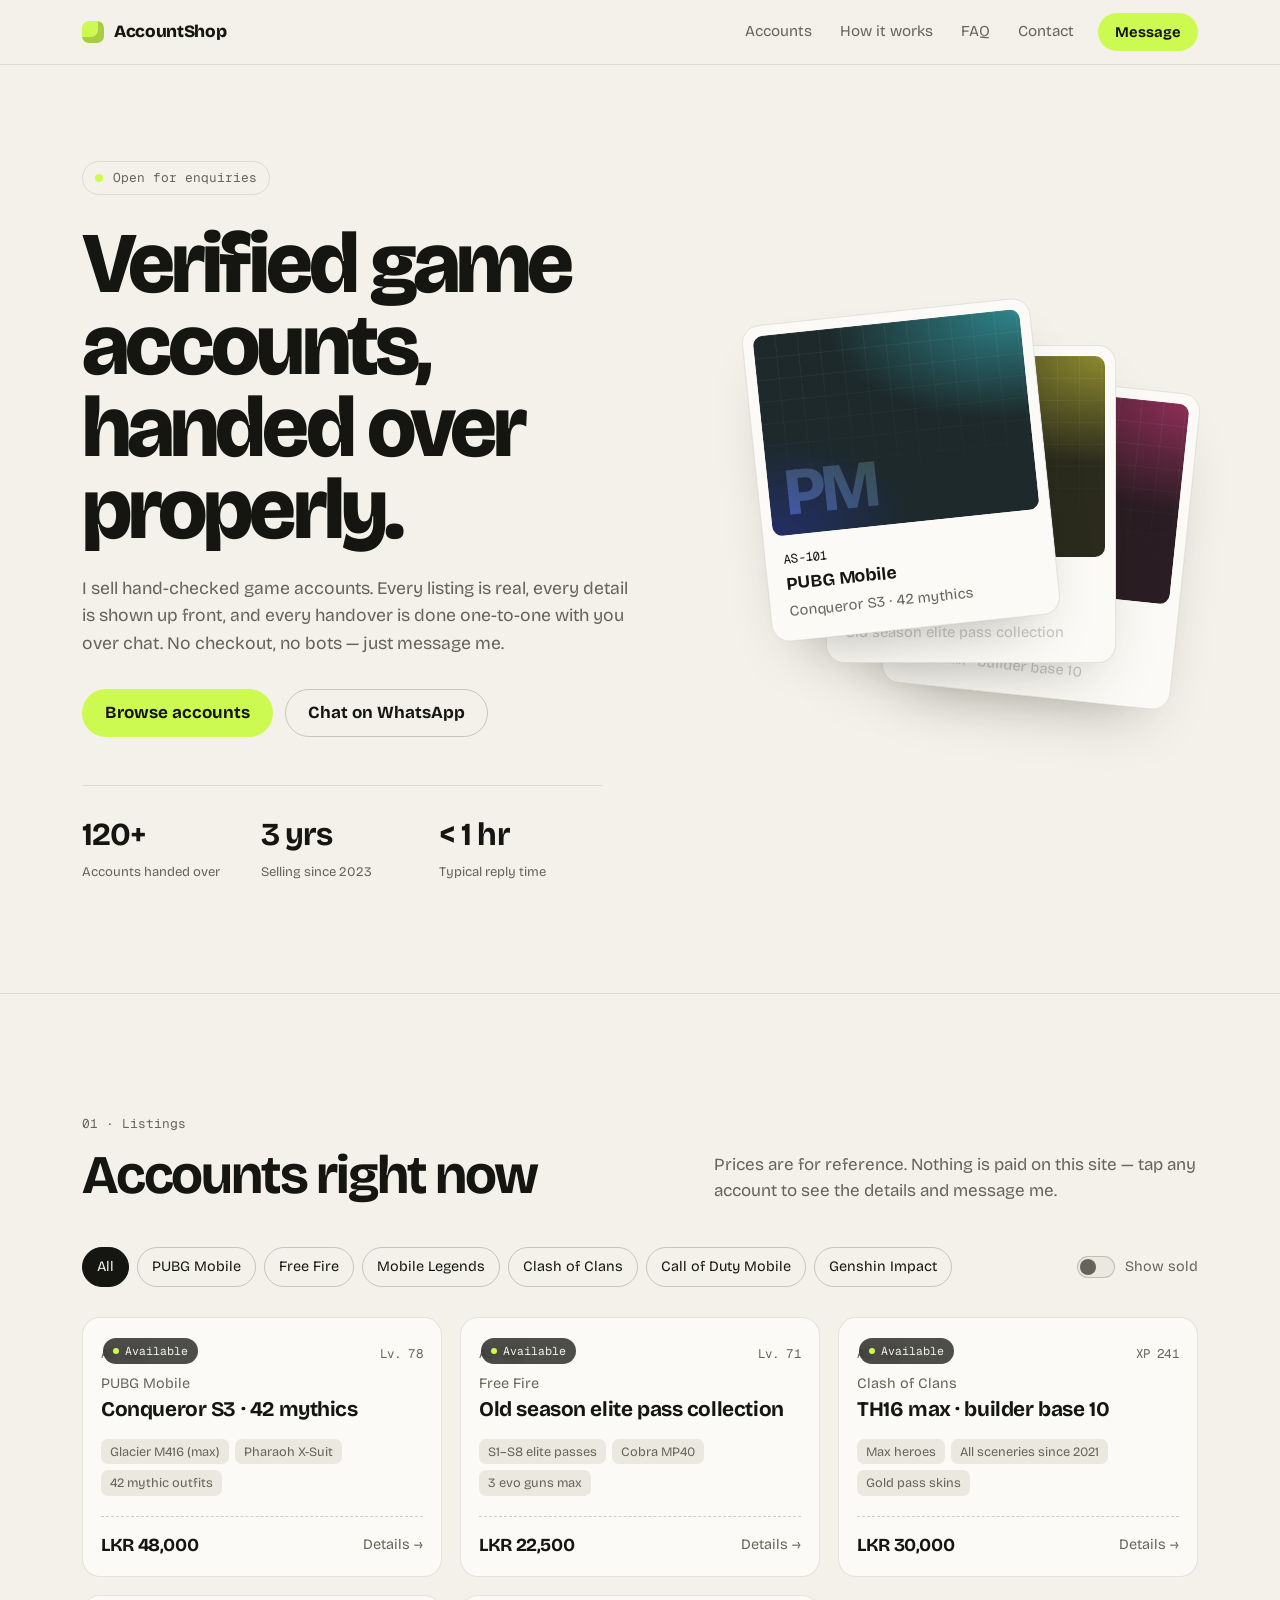
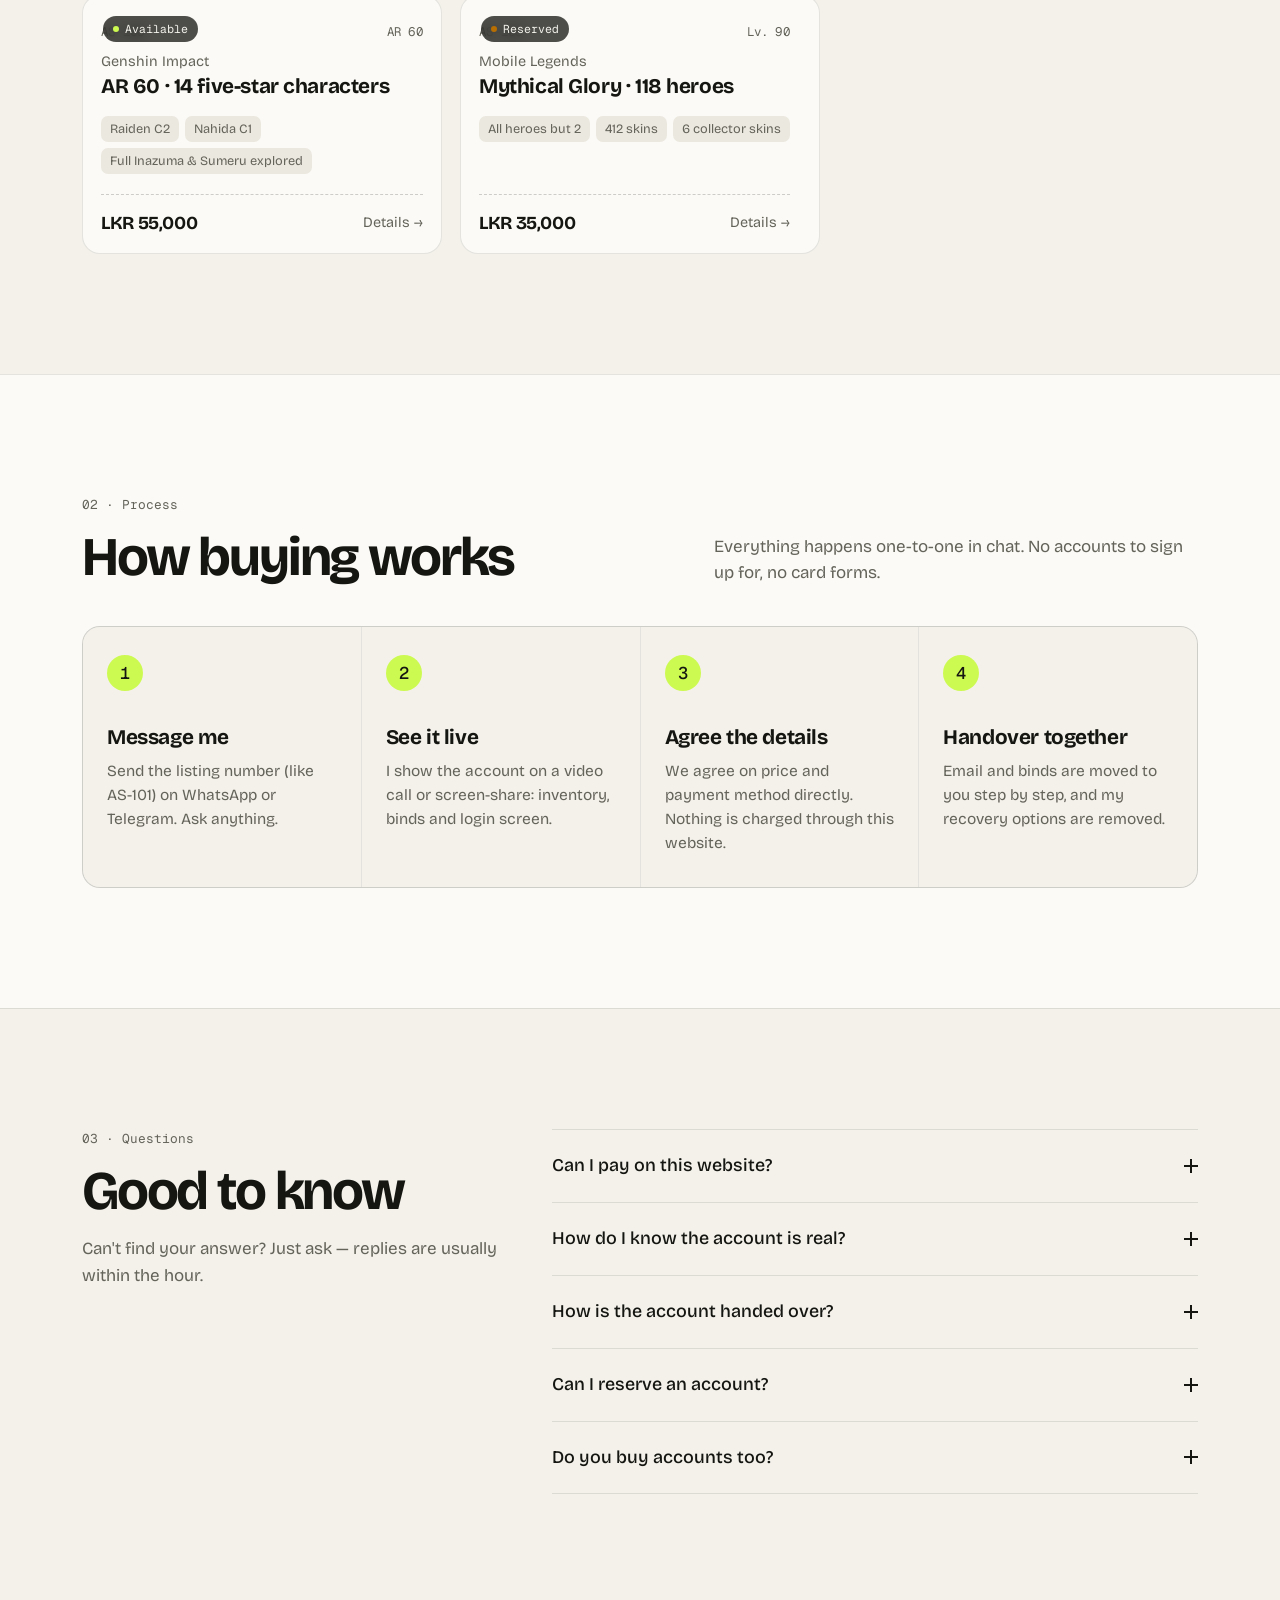
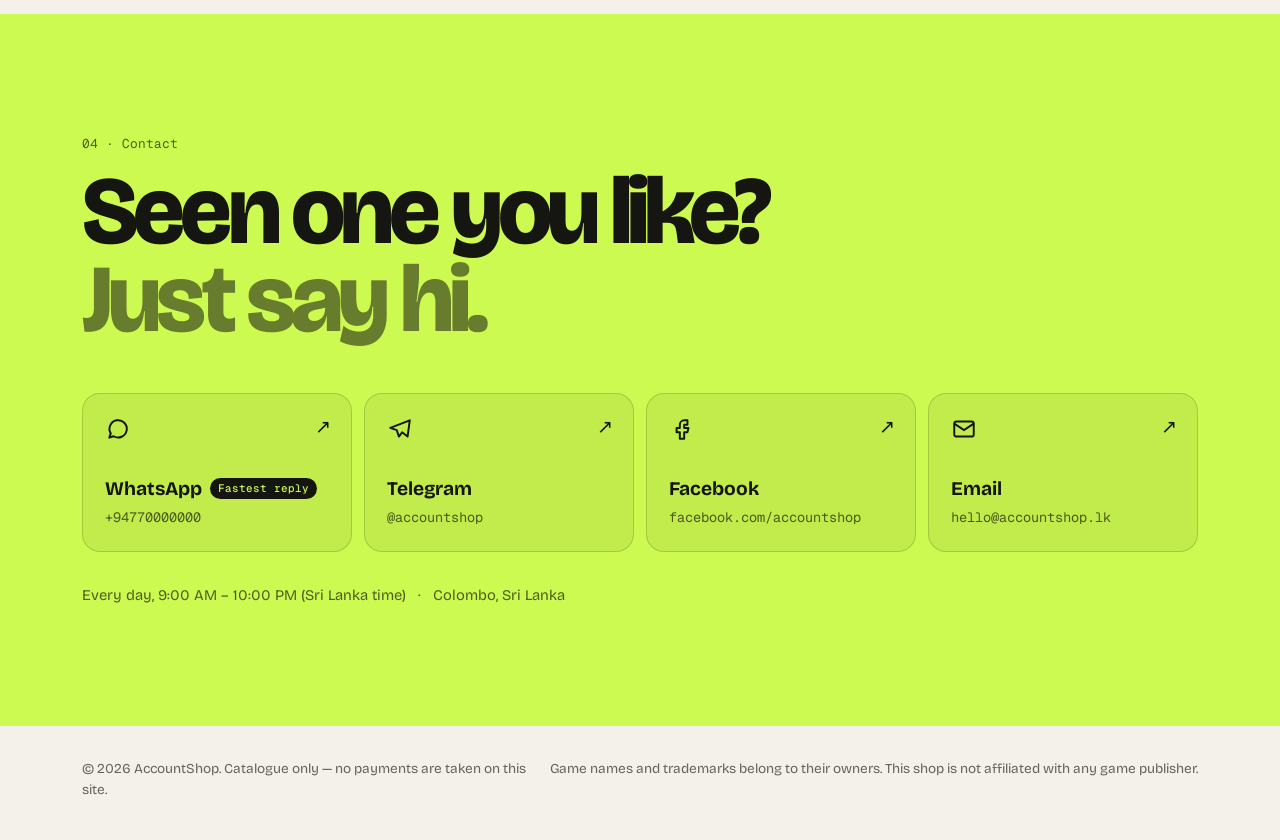
==== index.html @ 09d60443 "Add account showcase website One-page catalogue for game accounts: listings with game filter and det" ====
<!doctype html>
<html lang="en">
  <head>
    <meta charset="utf-8" />
    <meta name="viewport" content="width=device-width, initial-scale=1" />
    <title>AccountShop — Verified game accounts</title>
    <meta
      name="description"
      content="Hand-checked game accounts with every detail up front. Browse the listings and message directly — no online payments."
    />
    <meta name="theme-color" content="#0e0f0d" />
    <link rel="preconnect" href="https://fonts.googleapis.com" />
    <link rel="preconnect" href="https://fonts.gstatic.com" crossorigin />
    <link
      href="https://fonts.googleapis.com/css2?family=Bricolage+Grotesque:opsz,wght@12..96,400;12..96,500;12..96,700;12..96,800&family=Geist+Mono:wght@400;500&display=swap"
      rel="stylesheet"
    />
    <link rel="stylesheet" href="assets/css/style.css" />
  </head>
  <body>
    <a class="skip" href="#listings">Skip to listings</a>

    <header class="site-header">
      <div class="wrap header-inner">
        <a class="brand" href="#top" aria-label="Home">
          <span class="brand-mark" aria-hidden="true"></span>
          <span data-shop="name">AccountShop</span>
        </a>
        <nav class="nav" aria-label="Main">
          <a href="#listings">Accounts</a>
          <a href="#how">How it works</a>
          <a href="#faq">FAQ</a>
          <a href="#contact">Contact</a>
        </nav>
        <a class="btn btn-small" data-link="whatsapp" href="#contact">Message</a>
      </div>
    </header>

    <main id="top">
      <!-- Hero -->
      <section class="hero wrap">
        <div class="hero-copy">
          <p class="eyebrow"><span class="dot"></span> Open for enquiries</p>
          <h1 data-shop="tagline">Verified game accounts, handed over properly.</h1>
          <p class="lede" data-shop="intro"></p>
          <div class="hero-actions">
            <a class="btn" href="#listings">Browse accounts</a>
            <a class="btn btn-ghost" data-link="whatsapp" href="#contact">Chat on WhatsApp</a>
          </div>
          <dl class="stats" id="stats"></dl>
        </div>
        <div class="hero-stack" id="hero-stack" aria-hidden="true"></div>
      </section>

      <!-- Listings -->
      <section class="section" id="listings">
        <div class="wrap">
          <div class="section-head">
            <div>
              <p class="kicker">01 · Listings</p>
              <h2>Accounts right now</h2>
            </div>
            <p class="section-note">
              Prices are for reference. Nothing is paid on this site — tap any account to see the details and message me.
            </p>
          </div>

          <div class="toolbar">
            <div class="chips" id="game-filter" role="group" aria-label="Filter by game"></div>
            <label class="toggle">
              <input type="checkbox" id="show-sold" />
              <span>Show sold</span>
            </label>
          </div>

          <ul class="grid" id="grid"></ul>
          <p class="empty" id="empty" hidden>Nothing here right now. Message me — new accounts come in every week.</p>
        </div>
      </section>

      <!-- How it works -->
      <section class="section section-alt" id="how">
        <div class="wrap">
          <div class="section-head">
            <div>
              <p class="kicker">02 · Process</p>
              <h2>How buying works</h2>
            </div>
            <p class="section-note">Everything happens one-to-one in chat. No accounts to sign up for, no card forms.</p>
          </div>
          <ol class="steps">
            <li>
              <span class="step-no">1</span>
              <h3>Message me</h3>
              <p>Send the listing number (like AS-101) on WhatsApp or Telegram. Ask anything.</p>
            </li>
            <li>
              <span class="step-no">2</span>
              <h3>See it live</h3>
              <p>I show the account on a video call or screen-share: inventory, binds and login screen.</p>
            </li>
            <li>
              <span class="step-no">3</span>
              <h3>Agree the details</h3>
              <p>We agree on price and payment method directly. Nothing is charged through this website.</p>
            </li>
            <li>
              <span class="step-no">4</span>
              <h3>Handover together</h3>
              <p>Email and binds are moved to you step by step, and my recovery options are removed.</p>
            </li>
          </ol>
        </div>
      </section>

      <!-- FAQ -->
      <section class="section" id="faq">
        <div class="wrap faq-wrap">
          <div>
            <p class="kicker">03 · Questions</p>
            <h2>Good to know</h2>
            <p class="section-note">Can't find your answer? Just ask — replies are usually within the hour.</p>
          </div>
          <div class="faq" id="faq-list"></div>
        </div>
      </section>

      <!-- Contact -->
      <section class="section contact" id="contact">
        <div class="wrap">
          <p class="kicker">04 · Contact</p>
          <h2 class="contact-title">Seen one you like?<br /><em>Just say hi.</em></h2>
          <div class="contact-grid" id="contact-grid"></div>
          <p class="contact-meta">
            <span data-contact="hours"></span>
            <span class="sep" aria-hidden="true">·</span>
            <span data-contact="location"></span>
          </p>
        </div>
      </section>
    </main>

    <footer class="site-footer">
      <div class="wrap footer-inner">
        <p>© <span id="year"></span> <span data-shop="name">AccountShop</span>. Catalogue only — no payments are taken on this site.</p>
        <p class="muted">Game names and trademarks belong to their owners. This shop is not affiliated with any game publisher.</p>
      </div>
    </footer>

    <!-- Detail dialog -->
    <dialog class="sheet" id="sheet" aria-labelledby="sheet-title">
      <form method="dialog" class="sheet-close-form">
        <button class="icon-btn" aria-label="Close">
          <svg viewBox="0 0 24 24" width="20" height="20" aria-hidden="true"><path d="M6 6l12 12M18 6L6 18" stroke="currentColor" stroke-width="2" stroke-linecap="round" /></svg>
        </button>
      </form>
      <div id="sheet-body"></div>
    </dialog>

    <script src="assets/js/config.js"></script>
    <script src="assets/js/app.js"></script>
  </body>
</html>
---- assets/css/style.css ----
/* ─── Tokens ─────────────────────────────────────────────── */
:root {
  --bg: #0e0f0d;
  --surface: #161814;
  --surface-2: #1d201b;
  --line: rgba(236, 234, 227, 0.1);
  --line-strong: rgba(236, 234, 227, 0.2);
  --text: #eceae3;
  --muted: #9b9a90;
  --accent: #cdfa50;
  --accent-ink: #11140a;
  --reserved: #f5b94a;
  --sold: #7c7b73;
  --shadow: 0 30px 60px -30px rgba(0, 0, 0, 0.7);

  --font: "Bricolage Grotesque", ui-sans-serif, system-ui, sans-serif;
  --mono: "Geist Mono", ui-monospace, "SFMono-Regular", Menlo, monospace;
  --radius: 18px;
  --wrap: 1180px;
  color-scheme: dark;
}

@media (prefers-color-scheme: light) {
  :root {
    --bg: #f3f1ea;
    --surface: #fbfaf6;
    --surface-2: #ebe8df;
    --line: rgba(21, 22, 18, 0.1);
    --line-strong: rgba(21, 22, 18, 0.2);
    --text: #151612;
    --muted: #65645b;
    --accent: #cdfa50;
    --accent-ink: #151612;
    --reserved: #b86e00;
    --sold: #8c8b82;
    --shadow: 0 30px 60px -30px rgba(40, 38, 20, 0.35);
    color-scheme: light;
  }
}

/* ─── Base ───────────────────────────────────────────────── */
*,
*::before,
*::after {
  box-sizing: border-box;
}
html {
  scroll-behavior: smooth;
  scroll-padding-top: 84px;
  -webkit-text-size-adjust: 100%;
}
body {
  margin: 0;
  background: var(--bg);
  color: var(--text);
  font-family: var(--font);
  font-size: 17px;
  line-height: 1.55;
  -webkit-font-smoothing: antialiased;
  overflow-x: hidden;
}
h1,
h2,
h3,
h4 {
  margin: 0;
  line-height: 1.05;
  letter-spacing: -0.02em;
  font-weight: 700;
}
p {
  margin: 0;
}
a {
  color: inherit;
}
img {
  max-width: 100%;
  display: block;
}
button {
  font: inherit;
  color: inherit;
}
:focus-visible {
  outline: 2px solid var(--accent);
  outline-offset: 3px;
  border-radius: 6px;
}
::selection {
  background: var(--accent);
  color: var(--accent-ink);
}

.wrap {
  width: 100%;
  max-width: var(--wrap);
  margin: 0 auto;
  padding: 0 16px;
}
@media (min-width: 720px) {
  .wrap {
    padding: 0 32px;
  }
}
.mono {
  font-family: var(--mono);
  font-size: 0.78rem;
  letter-spacing: 0.02em;
}
.muted {
  color: var(--muted);
}
.skip {
  position: absolute;
  left: -999px;
  top: 8px;
  background: var(--accent);
  color: var(--accent-ink);
  padding: 8px 14px;
  border-radius: 999px;
  z-index: 100;
}
.skip:focus {
  left: 8px;
}

/* ─── Buttons ────────────────────────────────────────────── */
.btn {
  display: inline-flex;
  align-items: center;
  justify-content: center;
  gap: 8px;
  min-height: 48px;
  padding: 0 22px;
  border-radius: 999px;
  background: var(--accent);
  color: var(--accent-ink);
  font-weight: 700;
  text-decoration: none;
  border: 1px solid transparent;
  transition: transform 0.2s ease, background 0.2s ease;
}
.btn:hover {
  transform: translateY(-1px);
}
.btn-ghost {
  background: transparent;
  color: var(--text);
  border-color: var(--line-strong);
}
.btn-ghost:hover {
  background: var(--surface-2);
}
.btn-small {
  min-height: 38px;
  padding: 0 16px;
  font-size: 0.92rem;
}

/* ─── Header ─────────────────────────────────────────────── */
.site-header {
  position: sticky;
  top: 0;
  z-index: 20;
  background: color-mix(in srgb, var(--bg) 80%, transparent);
  backdrop-filter: saturate(1.4) blur(14px);
  -webkit-backdrop-filter: saturate(1.4) blur(14px);
  border-bottom: 1px solid var(--line);
}
.header-inner {
  display: flex;
  align-items: center;
  gap: 24px;
  height: 64px;
}
.brand {
  display: inline-flex;
  align-items: center;
  gap: 10px;
  font-weight: 800;
  font-size: 1.08rem;
  letter-spacing: -0.02em;
  text-decoration: none;
}
.brand-mark {
  width: 22px;
  height: 22px;
  border-radius: 7px;
  background: var(--accent);
  box-shadow: inset -6px -6px 0 rgba(0, 0, 0, 0.18);
}
.nav {
  display: none;
  gap: 28px;
  margin-left: auto;
}
.nav a {
  text-decoration: none;
  color: var(--muted);
  font-size: 0.95rem;
  transition: color 0.2s;
}
.nav a:hover {
  color: var(--text);
}
.header-inner .btn {
  margin-left: auto;
}
@media (min-width: 820px) {
  .nav {
    display: flex;
  }
  .header-inner .btn {
    margin-left: 0;
  }
}

/* ─── Hero ───────────────────────────────────────────────── */
.hero {
  display: grid;
  gap: 48px;
  padding-top: 56px;
  padding-bottom: 72px;
}
@media (min-width: 960px) {
  .hero {
    grid-template-columns: 1.15fr 0.85fr;
    align-items: center;
    padding-top: 96px;
    padding-bottom: 112px;
  }
}
.eyebrow {
  display: inline-flex;
  align-items: center;
  gap: 10px;
  font-family: var(--mono);
  font-size: 0.8rem;
  color: var(--muted);
  border: 1px solid var(--line);
  padding: 6px 12px;
  border-radius: 999px;
  margin-bottom: 28px;
}
.dot {
  width: 8px;
  height: 8px;
  border-radius: 50%;
  background: var(--accent);
  box-shadow: 0 0 0 0 color-mix(in srgb, var(--accent) 60%, transparent);
  animation: pulse 2.4s infinite;
}
@keyframes pulse {
  70% {
    box-shadow: 0 0 0 8px transparent;
  }
}
.hero h1 {
  font-size: clamp(2.6rem, 7.2vw, 5.4rem);
  font-weight: 800;
  letter-spacing: -0.045em;
  line-height: 0.95;
  max-width: 12ch;
  text-wrap: balance;
}
.lede {
  margin-top: 24px;
  max-width: 50ch;
  color: var(--muted);
  font-size: 1.1rem;
}
.hero-actions {
  display: flex;
  flex-wrap: wrap;
  gap: 12px;
  margin-top: 32px;
}
.stats {
  display: grid;
  grid-template-columns: repeat(3, minmax(0, 1fr));
  gap: 16px;
  margin: 48px 0 0;
  padding-top: 24px;
  border-top: 1px solid var(--line);
  max-width: 520px;
}
.stats div {
  display: flex;
  flex-direction: column-reverse;
  gap: 4px;
}
.stats dt {
  font-size: 0.82rem;
  color: var(--muted);
  line-height: 1.3;
}
.stats dd {
  margin: 0;
  font-size: clamp(1.4rem, 3.6vw, 2rem);
  font-weight: 700;
  letter-spacing: -0.03em;
}

/* Hero card stack */
.hero-stack {
  position: relative;
  height: 420px;
  display: none;
}
@media (min-width: 960px) {
  .hero-stack {
    display: block;
  }
}
.stack-card {
  position: absolute;
  inset: 0 auto auto 50%;
  width: 290px;
  background: var(--surface);
  border: 1px solid var(--line);
  border-radius: var(--radius);
  padding: 10px;
  box-shadow: var(--shadow);
  transform: translateX(calc(-50% + (var(--i) - 1) * 70px)) translateY(calc(var(--i) * 34px))
    rotate(calc((var(--i) - 1) * 6deg));
  z-index: calc(3 - var(--i));
  animation: rise 0.8s cubic-bezier(0.2, 0.8, 0.2, 1) both;
  animation-delay: calc(var(--i) * 90ms);
}
@keyframes rise {
  from {
    opacity: 0;
    translate: 0 24px;
  }
}
.stack-card .cover {
  aspect-ratio: 4 / 3;
}
.stack-meta {
  display: grid;
  gap: 2px;
  padding: 14px 8px 8px;
}
.stack-meta strong {
  font-size: 1.1rem;
}
.stack-meta span:last-child {
  color: var(--muted);
  font-size: 0.92rem;
}

/* ─── Cover art ──────────────────────────────────────────── */
.cover {
  position: relative;
  border-radius: calc(var(--radius) - 8px);
  overflow: hidden;
  aspect-ratio: 16 / 10;
  background: var(--surface-2);
}
.cover img {
  width: 100%;
  height: 100%;
  object-fit: cover;
}
.cover-art {
  background:
    radial-gradient(120% 90% at 100% 0%, hsl(var(--h) 70% 55% / 0.55), transparent 60%),
    radial-gradient(90% 80% at 0% 100%, hsl(calc(var(--h) + 50) 60% 40% / 0.5), transparent 60%),
    hsl(var(--h) 18% 14%);
}
.cover-art::before {
  content: "";
  position: absolute;
  inset: 0;
  background-image: linear-gradient(rgba(255, 255, 255, 0.06) 1px, transparent 1px),
    linear-gradient(90deg, rgba(255, 255, 255, 0.06) 1px, transparent 1px);
  background-size: 22px 22px;
  mask-image: linear-gradient(to bottom, black, transparent 90%);
}
.cover-initials {
  position: absolute;
  left: 16px;
  bottom: 8px;
  font-size: 4.2rem;
  font-weight: 800;
  letter-spacing: -0.06em;
  line-height: 1;
  color: rgba(255, 255, 255, 0.92);
  mix-blend-mode: overlay;
}

/* ─── Sections ───────────────────────────────────────────── */
.section {
  padding: 80px 0;
  border-top: 1px solid var(--line);
}
@media (min-width: 960px) {
  .section {
    padding: 120px 0;
  }
}
.section-alt {
  background: var(--surface);
}
.section-head {
  display: grid;
  gap: 16px;
  margin-bottom: 40px;
}
@media (min-width: 820px) {
  .section-head {
    grid-template-columns: 1fr 1fr;
    align-items: end;
  }
}
.kicker {
  font-family: var(--mono);
  font-size: 0.8rem;
  color: var(--muted);
  margin-bottom: 14px;
}
.section h2 {
  font-size: clamp(2rem, 5vw, 3.4rem);
  letter-spacing: -0.04em;
}
.section-note {
  color: var(--muted);
  max-width: 44ch;
}
@media (min-width: 820px) {
  .section-head .section-note {
    justify-self: end;
  }
}

/* ─── Toolbar ────────────────────────────────────────────── */
.toolbar {
  display: flex;
  flex-wrap: wrap;
  align-items: center;
  justify-content: space-between;
  gap: 16px;
  margin-bottom: 28px;
}
.chips {
  display: flex;
  gap: 8px;
  overflow-x: auto;
  scrollbar-width: none;
  margin: 0 -16px;
  padding: 2px 16px;
  max-width: calc(100% + 32px);
}
.chips::-webkit-scrollbar {
  display: none;
}
@media (min-width: 720px) {
  .chips {
    flex-wrap: wrap;
    margin: 0;
    padding: 2px 0;
    max-width: none;
  }
}
.chip {
  flex: none;
  cursor: pointer;
  border: 1px solid var(--line-strong);
  background: transparent;
  padding: 8px 14px;
  border-radius: 999px;
  font-size: 0.9rem;
  white-space: nowrap;
  transition: background 0.2s, color 0.2s, border-color 0.2s;
}
.chip:hover {
  border-color: var(--text);
}
.chip[aria-pressed="true"] {
  background: var(--text);
  color: var(--bg);
  border-color: var(--text);
}
.toggle {
  display: inline-flex;
  align-items: center;
  gap: 10px;
  font-size: 0.9rem;
  color: var(--muted);
  cursor: pointer;
  user-select: none;
}
.toggle input {
  appearance: none;
  width: 38px;
  height: 22px;
  border-radius: 999px;
  background: var(--surface-2);
  border: 1px solid var(--line-strong);
  position: relative;
  cursor: pointer;
  margin: 0;
  transition: background 0.2s;
}
.toggle input::after {
  content: "";
  position: absolute;
  top: 2px;
  left: 2px;
  width: 16px;
  height: 16px;
  border-radius: 50%;
  background: var(--muted);
  transition: transform 0.2s, background 0.2s;
}
.toggle input:checked {
  background: var(--accent);
}
.toggle input:checked::after {
  transform: translateX(16px);
  background: var(--accent-ink);
}

/* ─── Grid + cards ───────────────────────────────────────── */
.grid {
  list-style: none;
  margin: 0;
  padding: 0;
  display: grid;
  gap: 18px;
  grid-template-columns: repeat(auto-fill, minmax(min(100%, 320px), 1fr));
}
.card {
  position: relative;
  display: flex;
  flex-direction: column;
  width: 100%;
  height: 100%;
  text-align: left;
  cursor: pointer;
  background: var(--surface);
  border: 1px solid var(--line);
  border-radius: var(--radius);
  padding: 10px;
  transition: transform 0.25s cubic-bezier(0.2, 0.8, 0.2, 1), border-color 0.25s, box-shadow 0.25s;
}
.card:hover {
  transform: translateY(-4px);
  border-color: var(--line-strong);
  box-shadow: var(--shadow);
}
.card.is-sold .cover {
  filter: grayscale(1) brightness(0.7);
}
.card.is-sold .price {
  text-decoration: line-through;
  color: var(--muted);
}
.badge {
  position: absolute;
  top: 20px;
  left: 20px;
  display: inline-flex;
  align-items: center;
  gap: 6px;
  padding: 4px 10px;
  border-radius: 999px;
  font-family: var(--mono);
  font-size: 0.72rem;
  background: rgba(10, 10, 8, 0.72);
  color: #f2f1ea;
  backdrop-filter: blur(6px);
}
.badge::before {
  content: "";
  width: 6px;
  height: 6px;
  border-radius: 50%;
  background: currentColor;
}
.badge-available::before {
  background: var(--accent);
}
.badge-reserved::before {
  background: var(--reserved);
}
.badge-sold::before {
  background: var(--sold);
}
.card-body {
  display: flex;
  flex-direction: column;
  flex: 1;
  padding: 16px 8px 6px;
}
.card-top {
  display: flex;
  justify-content: space-between;
  margin-bottom: 10px;
}
.card-game {
  font-size: 0.9rem;
  color: var(--muted);
}
.card-title {
  font-size: 1.3rem;
  font-weight: 700;
  letter-spacing: -0.02em;
  line-height: 1.2;
  margin-top: 2px;
}
.card-tags {
  display: flex;
  flex-wrap: wrap;
  gap: 6px;
  margin: 16px 0 20px;
}
.tag {
  font-size: 0.8rem;
  padding: 3px 9px;
  border-radius: 7px;
  background: var(--surface-2);
  color: var(--muted);
}
.card-foot {
  display: flex;
  align-items: center;
  justify-content: space-between;
  margin-top: auto;
  padding-top: 14px;
  border-top: 1px dashed var(--line-strong);
}
.price {
  font-weight: 700;
  font-size: 1.15rem;
  letter-spacing: -0.02em;
}
.card-cta {
  font-size: 0.9rem;
  color: var(--muted);
  transition: color 0.2s;
}
.card:hover .card-cta {
  color: var(--text);
}
.empty {
  padding: 48px 0;
  text-align: center;
  color: var(--muted);
}

/* ─── Steps ──────────────────────────────────────────────── */
.steps {
  list-style: none;
  margin: 0;
  padding: 0;
  display: grid;
  gap: 1px;
  background: var(--line);
  border: 1px solid var(--line);
  border-radius: var(--radius);
  overflow: hidden;
}
@media (min-width: 720px) {
  .steps {
    grid-template-columns: repeat(2, 1fr);
  }
}
@media (min-width: 1040px) {
  .steps {
    grid-template-columns: repeat(4, 1fr);
  }
}
.steps li {
  background: var(--bg);
  padding: 28px 24px 32px;
}
.step-no {
  display: inline-grid;
  place-items: center;
  width: 36px;
  height: 36px;
  border-radius: 50%;
  background: var(--accent);
  color: var(--accent-ink);
  font-family: var(--mono);
  font-weight: 500;
  margin-bottom: 36px;
}
.steps h3 {
  font-size: 1.3rem;
  margin-bottom: 10px;
}
.steps p {
  color: var(--muted);
  font-size: 0.97rem;
}

/* ─── FAQ ────────────────────────────────────────────────── */
.faq-wrap {
  display: grid;
  gap: 40px;
}
@media (min-width: 960px) {
  .faq-wrap {
    grid-template-columns: 0.8fr 1.2fr;
  }
}
.faq-wrap .section-note {
  margin-top: 16px;
}
.faq details {
  border-bottom: 1px solid var(--line);
}
.faq details:first-child {
  border-top: 1px solid var(--line);
}
.faq summary {
  list-style: none;
  cursor: pointer;
  display: flex;
  justify-content: space-between;
  align-items: center;
  gap: 16px;
  padding: 22px 0;
  font-size: 1.12rem;
  font-weight: 500;
}
.faq summary::-webkit-details-marker {
  display: none;
}
.plus {
  position: relative;
  flex: none;
  width: 14px;
  height: 14px;
}
.plus::before,
.plus::after {
  content: "";
  position: absolute;
  inset: 6px 0 auto;
  height: 2px;
  background: currentColor;
  transition: transform 0.25s;
}
.plus::after {
  transform: rotate(90deg);
}
details[open] .plus::after {
  transform: rotate(0);
}
.faq details p {
  color: var(--muted);
  padding: 0 32px 24px 0;
  max-width: 60ch;
}

/* ─── Contact ────────────────────────────────────────────── */
.contact {
  background: var(--accent);
  color: var(--accent-ink);
  border-top: 0;
  --line: rgba(17, 20, 10, 0.16);
  --muted: rgba(17, 20, 10, 0.68);
}
.contact .kicker {
  color: var(--muted);
}
.contact-title {
  font-size: clamp(2.6rem, 8vw, 6rem) !important;
  font-weight: 800;
  letter-spacing: -0.05em !important;
  line-height: 0.92 !important;
  margin-bottom: 48px;
}
.contact-title em {
  font-style: normal;
  opacity: 0.55;
}
.contact-grid {
  display: grid;
  gap: 12px;
  grid-template-columns: repeat(auto-fill, minmax(min(100%, 250px), 1fr));
}
.contact-card {
  position: relative;
  display: grid;
  gap: 4px;
  padding: 22px;
  border-radius: var(--radius);
  background: rgba(17, 20, 10, 0.06);
  border: 1px solid var(--line);
  text-decoration: none;
  transition: background 0.2s, transform 0.2s;
}
.contact-card:hover {
  background: rgba(17, 20, 10, 0.12);
  transform: translateY(-2px);
}
.contact-card svg {
  margin-bottom: 28px;
}
.contact-card:focus-visible {
  outline-color: var(--accent-ink);
}
.contact-name {
  display: flex;
  align-items: center;
  gap: 8px;
  font-weight: 700;
  font-size: 1.2rem;
}
.hint {
  font-family: var(--mono);
  font-size: 0.68rem;
  font-weight: 500;
  padding: 2px 8px;
  border-radius: 999px;
  background: var(--accent-ink);
  color: var(--accent);
}
.contact-detail {
  font-family: var(--mono);
  font-size: 0.85rem;
  color: var(--muted);
  overflow-wrap: anywhere;
}
.arrow {
  position: absolute;
  top: 18px;
  right: 20px;
  font-size: 1.2rem;
}
.contact-meta {
  margin-top: 32px;
  font-size: 0.92rem;
  color: var(--muted);
}
.sep {
  margin: 0 8px;
}

/* ─── Footer ─────────────────────────────────────────────── */
.site-footer {
  padding: 32px 0 40px;
  font-size: 0.85rem;
  color: var(--muted);
}
.footer-inner {
  display: grid;
  gap: 6px;
}
@media (min-width: 820px) {
  .footer-inner {
    grid-template-columns: 1fr auto;
  }
}

/* ─── Detail sheet ───────────────────────────────────────── */
.sheet {
  width: min(560px, calc(100% - 24px));
  max-height: calc(100dvh - 24px);
  padding: 10px;
  border: 1px solid var(--line-strong);
  border-radius: calc(var(--radius) + 4px);
  background: var(--surface);
  color: var(--text);
  box-shadow: var(--shadow);
  overflow: auto;
}
.sheet::backdrop {
  background: rgba(6, 7, 5, 0.6);
  backdrop-filter: blur(6px);
}
.sheet[open] {
  animation: sheet-in 0.35s cubic-bezier(0.2, 0.8, 0.2, 1);
}
@keyframes sheet-in {
  from {
    opacity: 0;
    transform: translateY(24px) scale(0.98);
  }
}
@media (max-width: 600px) {
  .sheet {
    width: 100%;
    max-width: 100%;
    margin: auto 0 0;
    border-radius: calc(var(--radius) + 4px) calc(var(--radius) + 4px) 0 0;
    max-height: 92dvh;
  }
}
.sheet-close-form {
  position: absolute;
  top: 20px;
  right: 20px;
  z-index: 2;
  margin: 0;
}
.icon-btn {
  display: grid;
  place-items: center;
  width: 40px;
  height: 40px;
  border-radius: 50%;
  border: 0;
  background: rgba(10, 10, 8, 0.7);
  color: #f2f1ea;
  cursor: pointer;
  backdrop-filter: blur(6px);
}
.sheet-content {
  position: relative;
  padding: 20px 12px 12px;
}
.sheet-content .badge {
  position: static;
  margin-bottom: 14px;
}
.sheet-content h3 {
  font-size: 1.8rem;
  letter-spacing: -0.03em;
  margin-top: 2px;
}
.sheet-price {
  font-size: 1.4rem;
  font-weight: 700;
  margin-top: 10px;
}
.specs {
  display: grid;
  grid-template-columns: repeat(2, minmax(0, 1fr));
  gap: 1px;
  margin: 24px 0;
  background: var(--line);
  border: 1px solid var(--line);
  border-radius: 12px;
  overflow: hidden;
}
.specs div {
  background: var(--surface);
  padding: 12px 14px;
}
.specs dt {
  font-family: var(--mono);
  font-size: 0.72rem;
  color: var(--muted);
}
.specs dd {
  margin: 2px 0 0;
  font-weight: 500;
}
.sheet h4 {
  font-size: 0.95rem;
  margin-bottom: 10px;
}
.ticks {
  list-style: none;
  padding: 0;
  margin: 0 0 20px;
  display: grid;
  gap: 8px;
}
.ticks li {
  display: flex;
  gap: 10px;
  align-items: baseline;
}
.ticks li::before {
  content: "";
  flex: none;
  width: 8px;
  height: 8px;
  border-radius: 2px;
  background: var(--accent);
  transform: translateY(-1px);
}
.sheet-notes {
  color: var(--muted);
  padding: 14px 16px;
  border-radius: 12px;
  background: var(--surface-2);
  font-size: 0.95rem;
}
.sheet-actions {
  display: flex;
  flex-wrap: wrap;
  gap: 10px;
  margin-top: 24px;
}
.sheet-actions .btn:first-child {
  flex: 1;
}
.fineprint {
  margin-top: 14px;
  font-size: 0.8rem;
  color: var(--muted);
}

/* ─── Motion preferences ─────────────────────────────────── */
@media (prefers-reduced-motion: reduce) {
  *,
  *::before,
  *::after {
    animation: none !important;
    transition: none !important;
    scroll-behavior: auto !important;
  }
}

/* Keep the back cards of the hero stack quiet so the front card reads first. */
.stack-card:not(:first-child) .stack-meta {
  opacity: 0.35;
}
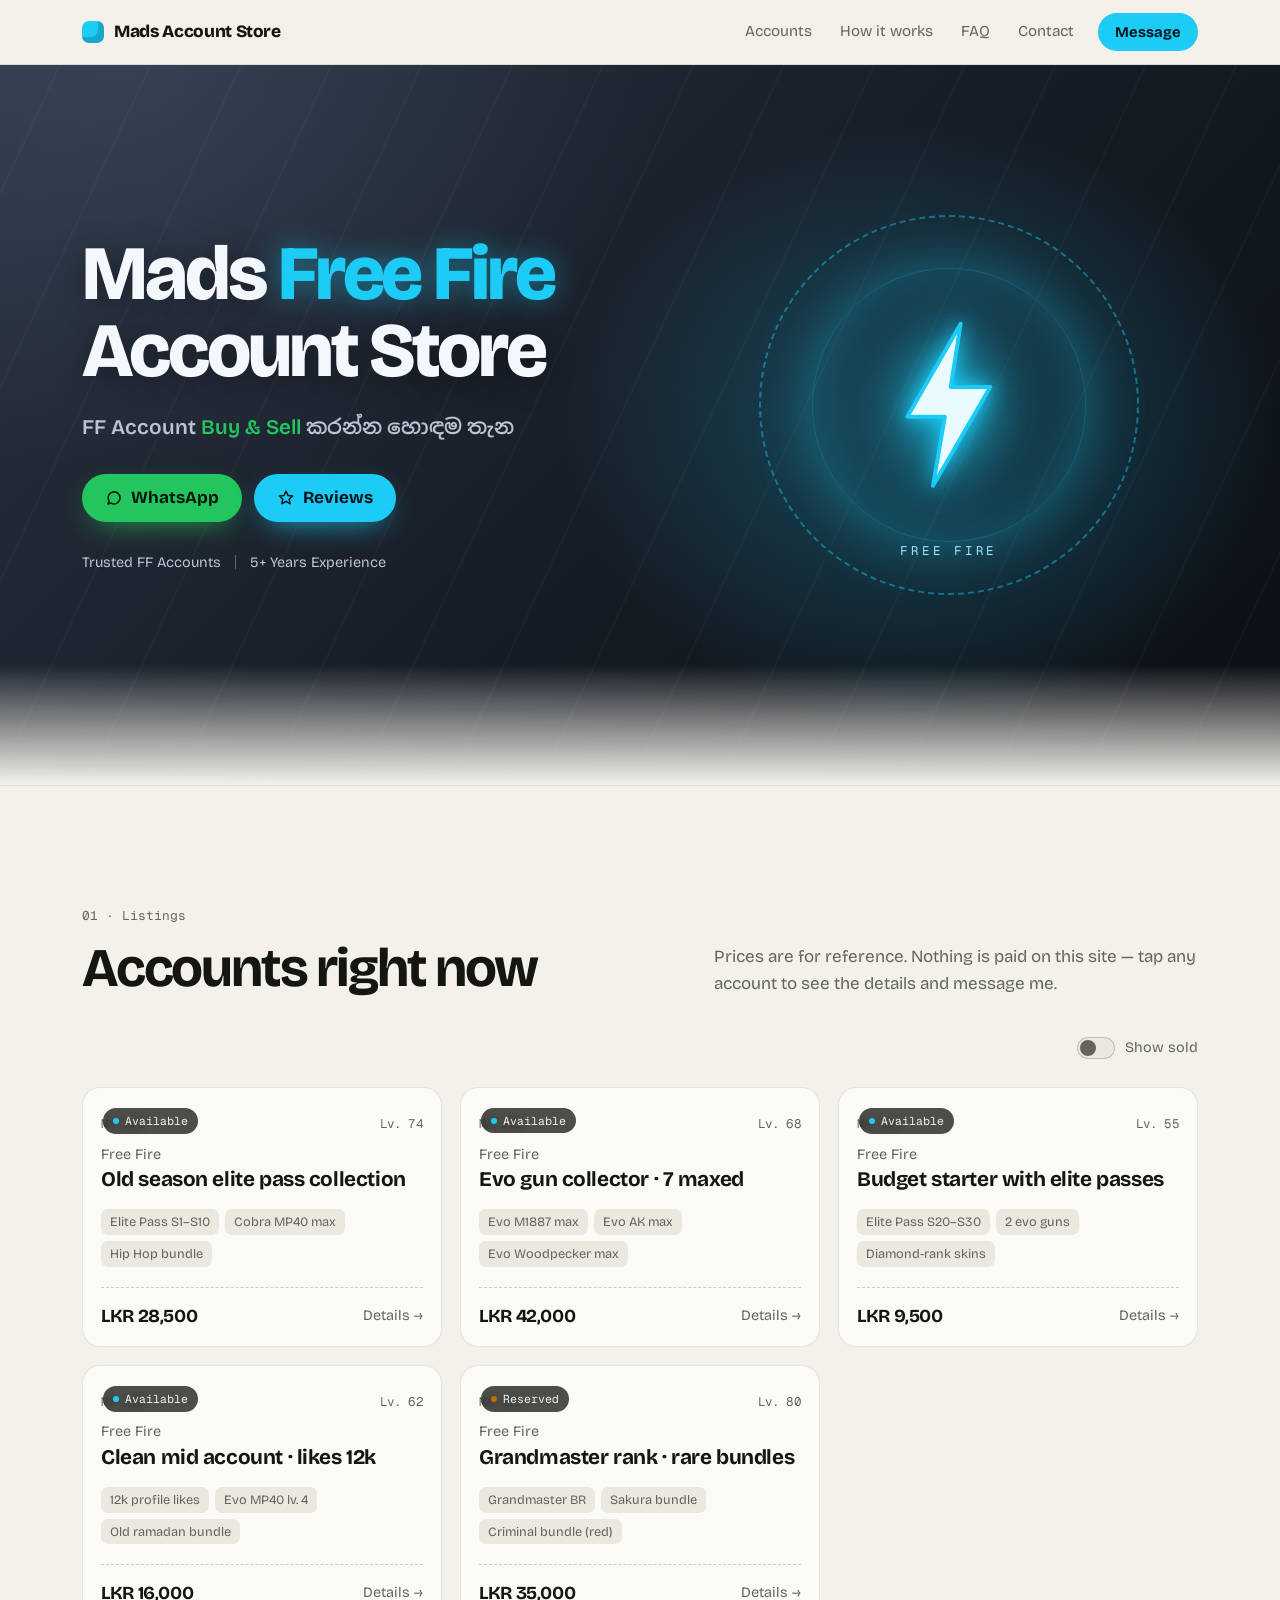
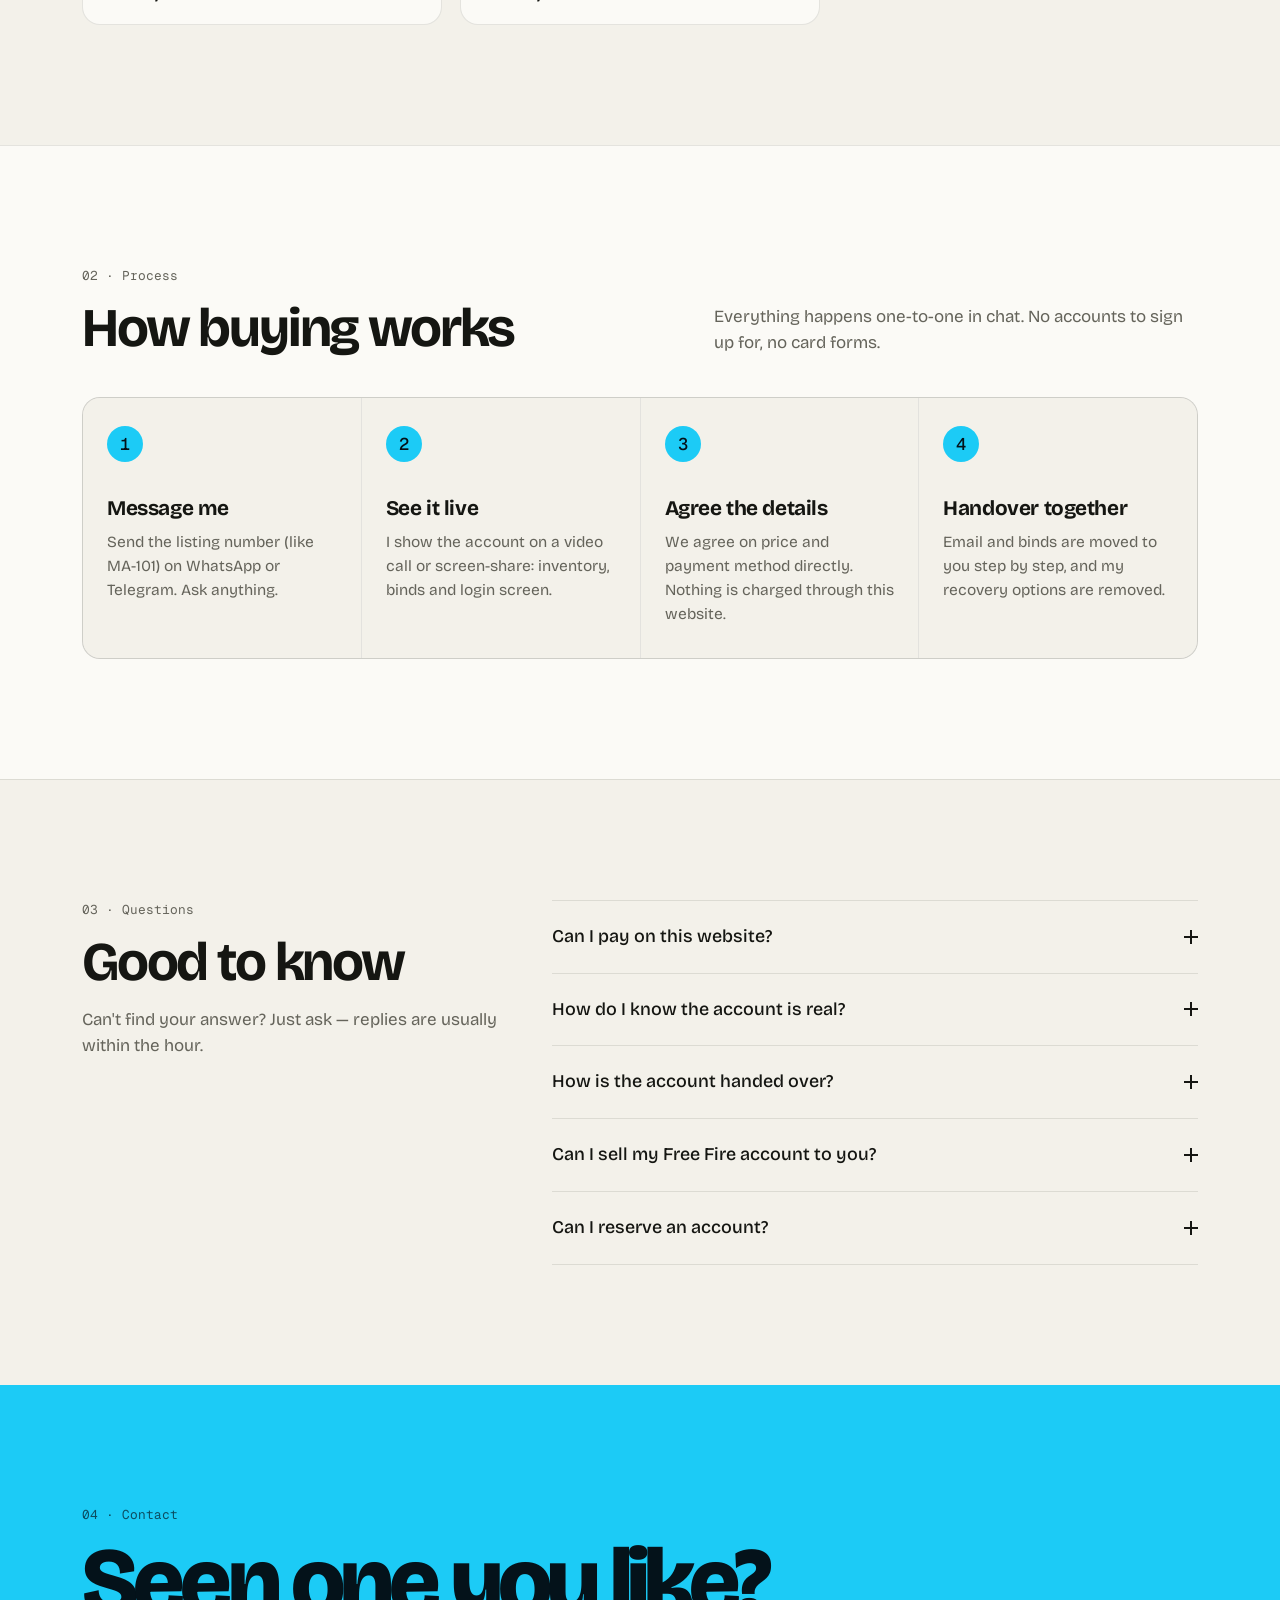
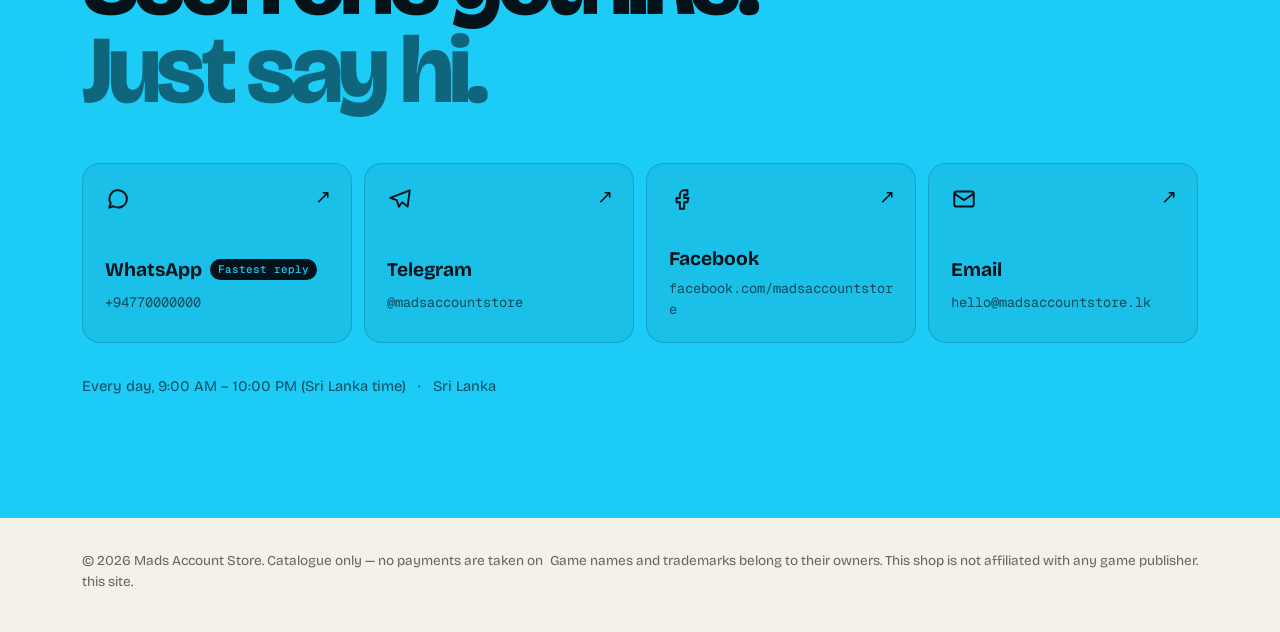
==== commit 9140485d: "Add Free Fire hero banner and rebrand to Mads Account Store Hero follows the reference banner: big t" ====
--- a/index.html
+++ b/index.html
@@ -3,16 +3,16 @@
   <head>
     <meta charset="utf-8" />
     <meta name="viewport" content="width=device-width, initial-scale=1" />
-    <title>AccountShop — Verified game accounts</title>
+    <title>Mads Account Store — Free Fire accounts</title>
     <meta
       name="description"
-      content="Hand-checked game accounts with every detail up front. Browse the listings and message directly — no online payments."
+      content="Buy and sell Free Fire accounts with Mads Account Store. Browse the listings and message directly on WhatsApp — no online payments."
     />
-    <meta name="theme-color" content="#0e0f0d" />
+    <meta name="theme-color" content="#0b0f14" />
     <link rel="preconnect" href="https://fonts.googleapis.com" />
     <link rel="preconnect" href="https://fonts.gstatic.com" crossorigin />
     <link
-      href="https://fonts.googleapis.com/css2?family=Bricolage+Grotesque:opsz,wght@12..96,400;12..96,500;12..96,700;12..96,800&family=Geist+Mono:wght@400;500&display=swap"
+      href="https://fonts.googleapis.com/css2?family=Bricolage+Grotesque:opsz,wght@12..96,400;12..96,500;12..96,700;12..96,800&family=Geist+Mono:wght@400;500&family=Noto+Sans+Sinhala:wght@500;600&display=swap"
       rel="stylesheet"
     />
     <link rel="stylesheet" href="assets/css/style.css" />
@@ -24,7 +24,7 @@
       <div class="wrap header-inner">
         <a class="brand" href="#top" aria-label="Home">
           <span class="brand-mark" aria-hidden="true"></span>
-          <span data-shop="name">AccountShop</span>
+          <span data-shop="name">Mads Account Store</span>
         </a>
         <nav class="nav" aria-label="Main">
           <a href="#listings">Accounts</a>
@@ -38,18 +38,31 @@
 
     <main id="top">
       <!-- Hero -->
-      <section class="hero wrap">
-        <div class="hero-copy">
-          <p class="eyebrow"><span class="dot"></span> Open for enquiries</p>
-          <h1 data-shop="tagline">Verified game accounts, handed over properly.</h1>
-          <p class="lede" data-shop="intro"></p>
-          <div class="hero-actions">
-            <a class="btn" href="#listings">Browse accounts</a>
-            <a class="btn btn-ghost" data-link="whatsapp" href="#contact">Chat on WhatsApp</a>
+      <section class="hero" aria-labelledby="hero-title">
+        <div class="hero-bg" id="hero-bg" aria-hidden="true">
+          <div class="hero-particles" id="hero-particles"></div>
+        </div>
+        <div class="wrap hero-inner">
+          <div class="hero-copy">
+            <h1 class="hero-title" id="hero-title">
+              <span data-hero="before">Mads</span> <span class="hl" data-hero="highlight">Free Fire</span>
+              <span class="hero-title-line" data-hero="after">Account Store</span>
+            </h1>
+            <p class="hero-sub" id="hero-sub"></p>
+            <div class="hero-actions">
+              <a class="btn btn-wa" data-link="whatsapp" href="#contact">
+                <svg viewBox="0 0 24 24" width="18" height="18" aria-hidden="true"><path d="M4 20l1.3-4A8 8 0 1 1 8 18.7L4 20z" fill="none" stroke="currentColor" stroke-width="2" stroke-linejoin="round" /></svg>
+                WhatsApp
+              </a>
+              <a class="btn btn-cyan" id="reviews-link" href="#faq">
+                <svg viewBox="0 0 24 24" width="18" height="18" aria-hidden="true"><path d="M12 3l2.7 5.6 6.1.8-4.5 4.2 1.1 6-5.4-2.9-5.4 2.9 1.1-6L3.2 9.4l6.1-.8L12 3z" fill="none" stroke="currentColor" stroke-width="2" stroke-linejoin="round" /></svg>
+                Reviews
+              </a>
+            </div>
+            <ul class="hero-trust" id="hero-trust"></ul>
           </div>
-          <dl class="stats" id="stats"></dl>
+          <div class="hero-figure" id="hero-figure" aria-hidden="true"></div>
         </div>
-        <div class="hero-stack" id="hero-stack" aria-hidden="true"></div>
       </section>
 
       <!-- Listings -->
@@ -92,7 +105,7 @@
             <li>
               <span class="step-no">1</span>
               <h3>Message me</h3>
-              <p>Send the listing number (like AS-101) on WhatsApp or Telegram. Ask anything.</p>
+              <p>Send the listing number (like MA-101) on WhatsApp or Telegram. Ask anything.</p>
             </li>
             <li>
               <span class="step-no">2</span>
@@ -142,7 +155,7 @@
 
     <footer class="site-footer">
       <div class="wrap footer-inner">
-        <p>© <span id="year"></span> <span data-shop="name">AccountShop</span>. Catalogue only — no payments are taken on this site.</p>
+        <p>© <span id="year"></span> <span data-shop="name">Mads Account Store</span>. Catalogue only — no payments are taken on this site.</p>
         <p class="muted">Game names and trademarks belong to their owners. This shop is not affiliated with any game publisher.</p>
       </div>
     </footer>
--- a/assets/css/style.css
+++ b/assets/css/style.css
@@ -1,14 +1,15 @@
 /* ─── Tokens ─────────────────────────────────────────────── */
 :root {
-  --bg: #0e0f0d;
-  --surface: #161814;
-  --surface-2: #1d201b;
+  --bg: #0b0f14;
+  --surface: #121820;
+  --surface-2: #1a222c;
   --line: rgba(236, 234, 227, 0.1);
   --line-strong: rgba(236, 234, 227, 0.2);
   --text: #eceae3;
   --muted: #9b9a90;
-  --accent: #cdfa50;
-  --accent-ink: #11140a;
+  --accent: #1ccbf6;
+  --accent-ink: #04121a;
+  --wa: #22c55e;
   --reserved: #f5b94a;
   --sold: #7c7b73;
   --shadow: 0 30px 60px -30px rgba(0, 0, 0, 0.7);
@@ -29,8 +30,8 @@
     --line-strong: rgba(21, 22, 18, 0.2);
     --text: #151612;
     --muted: #65645b;
-    --accent: #cdfa50;
-    --accent-ink: #151612;
+    --accent: #1ccbf6;
+    --accent-ink: #04121a;
     --reserved: #b86e00;
     --sold: #8c8b82;
     --shadow: 0 30px 60px -30px rgba(40, 38, 20, 0.35);
@@ -216,138 +217,245 @@
   }
 }
 
-/* ─── Hero ───────────────────────────────────────────────── */
+/* ─── Hero (always dark, like a game banner) ─────────────── */
 .hero {
-  display: grid;
-  gap: 48px;
-  padding-top: 56px;
+  --hero-text: #f4f7fb;
+  --hero-muted: #b9c4d0;
+  position: relative;
+  isolation: isolate;
+  overflow: hidden;
+  color: var(--hero-text);
+  background: #0b0f14;
+}
+.hero-bg {
+  position: absolute;
+  inset: 0;
+  z-index: -1;
+  background:
+    radial-gradient(40% 60% at 72% 50%, rgba(28, 203, 246, 0.28), transparent 70%),
+    radial-gradient(60% 80% at 10% 0%, rgba(80, 100, 130, 0.35), transparent 70%),
+    linear-gradient(135deg, #2a3240 0%, #161c25 55%, #0b0f14 100%);
+}
+.hero-bg::before {
+  content: "";
+  position: absolute;
+  inset: -20px;
+  background: var(--hero-img) center / cover no-repeat;
+  filter: blur(5px) grayscale(0.3) brightness(0.38);
+  opacity: 0;
+}
+.hero-bg.has-image::before {
+  opacity: 1;
+}
+/* Diagonal light streaks when no background image is set. */
+.hero-bg:not(.has-image)::before {
+  opacity: 1;
+  background: repeating-linear-gradient(115deg, transparent 0 80px, rgba(255, 255, 255, 0.025) 80px 82px);
+  filter: none;
+}
+.hero-bg::after {
+  content: "";
+  position: absolute;
+  inset: auto 0 0;
+  height: 120px;
+  background: linear-gradient(to bottom, transparent, var(--bg));
+}
+.hero-particles span {
+  position: absolute;
+  width: var(--s);
+  height: var(--s);
+  border-radius: 50%;
+  background: #6fe2ff;
+  box-shadow: 0 0 8px #1ccbf6;
+  opacity: 0;
+  animation: spark var(--d) linear infinite;
+  animation-delay: var(--delay);
+}
+@keyframes spark {
+  10% {
+    opacity: 0.8;
+  }
+  90% {
+    opacity: 0.2;
+  }
+  to {
+    opacity: 0;
+    transform: translateY(-120px);
+  }
+}
+
+.hero-inner {
+  display: grid;
+  align-items: center;
+  gap: 8px;
+  padding-top: 24px;
   padding-bottom: 72px;
 }
-@media (min-width: 960px) {
-  .hero {
-    grid-template-columns: 1.15fr 0.85fr;
-    align-items: center;
-    padding-top: 96px;
-    padding-bottom: 112px;
-  }
-}
-.eyebrow {
-  display: inline-flex;
-  align-items: center;
-  gap: 10px;
-  font-family: var(--mono);
-  font-size: 0.8rem;
-  color: var(--muted);
-  border: 1px solid var(--line);
-  padding: 6px 12px;
-  border-radius: 999px;
-  margin-bottom: 28px;
-}
-.dot {
-  width: 8px;
-  height: 8px;
-  border-radius: 50%;
-  background: var(--accent);
-  box-shadow: 0 0 0 0 color-mix(in srgb, var(--accent) 60%, transparent);
-  animation: pulse 2.4s infinite;
-}
-@keyframes pulse {
-  70% {
-    box-shadow: 0 0 0 8px transparent;
-  }
-}
-.hero h1 {
-  font-size: clamp(2.6rem, 7.2vw, 5.4rem);
+@media (min-width: 900px) {
+  .hero-inner {
+    grid-template-columns: 1.1fr 0.9fr;
+    min-height: clamp(560px, 80vh, 760px);
+    padding-top: 0;
+    padding-bottom: 40px;
+  }
+}
+.hero-copy {
+  order: 2;
+}
+@media (min-width: 900px) {
+  .hero-copy {
+    order: 0;
+  }
+}
+.hero-title {
+  font-size: clamp(2.5rem, 6.4vw, 4.8rem);
   font-weight: 800;
-  letter-spacing: -0.045em;
-  line-height: 0.95;
-  max-width: 12ch;
-  text-wrap: balance;
-}
-.lede {
-  margin-top: 24px;
-  max-width: 50ch;
-  color: var(--muted);
-  font-size: 1.1rem;
+  letter-spacing: -0.04em;
+  line-height: 1;
+  text-shadow: 0 4px 30px rgba(0, 0, 0, 0.4);
+}
+.hero-title .hl {
+  color: var(--accent);
+  text-shadow: 0 0 28px rgba(28, 203, 246, 0.45);
+}
+.hero-title-line {
+  display: block;
+}
+.hero-sub {
+  margin-top: 22px;
+  font-family: var(--font), "Noto Sans Sinhala", sans-serif;
+  font-size: clamp(1.05rem, 2vw, 1.3rem);
+  font-weight: 600;
+  color: var(--hero-muted);
+}
+.hl-green {
+  color: var(--wa);
 }
 .hero-actions {
   display: flex;
   flex-wrap: wrap;
   gap: 12px;
-  margin-top: 32px;
-}
-.stats {
-  display: grid;
-  grid-template-columns: repeat(3, minmax(0, 1fr));
-  gap: 16px;
-  margin: 48px 0 0;
-  padding-top: 24px;
-  border-top: 1px solid var(--line);
-  max-width: 520px;
-}
-.stats div {
-  display: flex;
-  flex-direction: column-reverse;
-  gap: 4px;
-}
-.stats dt {
-  font-size: 0.82rem;
-  color: var(--muted);
-  line-height: 1.3;
-}
-.stats dd {
-  margin: 0;
-  font-size: clamp(1.4rem, 3.6vw, 2rem);
-  font-weight: 700;
-  letter-spacing: -0.03em;
-}
-
-/* Hero card stack */
-.hero-stack {
+  margin-top: 30px;
+}
+.btn-wa,
+.btn-cyan {
+  min-width: 140px;
+  box-shadow: 0 10px 30px -10px currentColor;
+}
+.btn-wa {
+  background: var(--wa);
+  color: #03140a;
+  box-shadow: 0 10px 30px -12px rgba(34, 197, 94, 0.9);
+}
+.btn-cyan {
+  background: var(--accent);
+  color: var(--accent-ink);
+  box-shadow: 0 10px 30px -12px rgba(28, 203, 246, 0.9);
+}
+.hero-trust {
+  display: flex;
+  flex-wrap: wrap;
+  gap: 0;
+  list-style: none;
+  margin: 30px 0 0;
+  padding: 0;
+  font-size: 0.9rem;
+  color: var(--hero-muted);
+}
+.hero-trust li + li::before {
+  content: "";
+  display: inline-block;
+  width: 1px;
+  height: 14px;
+  margin: 0 14px;
+  vertical-align: -2px;
+  background: rgba(255, 255, 255, 0.3);
+}
+
+/* Right side: the owner's character, or a glowing emblem until one is added. */
+.hero-figure {
   position: relative;
-  height: 420px;
-  display: none;
-}
-@media (min-width: 960px) {
-  .hero-stack {
-    display: block;
-  }
-}
-.stack-card {
-  position: absolute;
-  inset: 0 auto auto 50%;
-  width: 290px;
-  background: var(--surface);
-  border: 1px solid var(--line);
-  border-radius: var(--radius);
-  padding: 10px;
-  box-shadow: var(--shadow);
-  transform: translateX(calc(-50% + (var(--i) - 1) * 70px)) translateY(calc(var(--i) * 34px))
-    rotate(calc((var(--i) - 1) * 6deg));
-  z-index: calc(3 - var(--i));
-  animation: rise 0.8s cubic-bezier(0.2, 0.8, 0.2, 1) both;
-  animation-delay: calc(var(--i) * 90ms);
-}
-@keyframes rise {
-  from {
-    opacity: 0;
-    translate: 0 24px;
-  }
-}
-.stack-card .cover {
-  aspect-ratio: 4 / 3;
-}
-.stack-meta {
-  display: grid;
-  gap: 2px;
-  padding: 14px 8px 8px;
-}
-.stack-meta strong {
-  font-size: 1.1rem;
-}
-.stack-meta span:last-child {
-  color: var(--muted);
-  font-size: 0.92rem;
+  display: grid;
+  place-items: center;
+  height: 300px;
+}
+@media (min-width: 900px) {
+  .hero-figure {
+    height: 100%;
+    min-height: 520px;
+  }
+}
+.hero-character {
+  max-height: 100%;
+  max-width: 100%;
+  object-fit: contain;
+  filter: drop-shadow(0 0 24px rgba(28, 203, 246, 0.55));
+  animation: float 6s ease-in-out infinite;
+}
+@media (min-width: 900px) {
+  .hero-figure.has-character {
+    align-self: end;
+    height: min(640px, 100%);
+  }
+}
+@keyframes float {
+  50% {
+    transform: translateY(-10px);
+  }
+}
+.emblem {
+  position: relative;
+  display: grid;
+  place-items: center;
+  width: min(78vw, 380px);
+  aspect-ratio: 1;
+}
+.ring {
+  position: absolute;
+  inset: 0;
+  border-radius: 50%;
+  border: 2px dashed rgba(28, 203, 246, 0.45);
+  animation: spin 24s linear infinite;
+}
+.ring-2 {
+  inset: 14%;
+  border: 1px solid rgba(28, 203, 246, 0.3);
+  box-shadow: 0 0 60px rgba(28, 203, 246, 0.35), inset 0 0 60px rgba(28, 203, 246, 0.25);
+  animation-direction: reverse;
+  animation-duration: 16s;
+}
+@keyframes spin {
+  to {
+    transform: rotate(360deg);
+  }
+}
+.bolt {
+  width: 52%;
+  filter: drop-shadow(0 0 10px #1ccbf6) drop-shadow(0 0 30px #1ccbf6);
+  animation: flicker 3.2s infinite;
+}
+.bolt path {
+  fill: #e9fbff;
+  stroke: #1ccbf6;
+  stroke-width: 4;
+  stroke-linejoin: round;
+}
+@keyframes flicker {
+  0%, 100% { opacity: 1; }
+  46% { opacity: 1; }
+  48% { opacity: 0.55; }
+  50% { opacity: 1; }
+  52% { opacity: 0.7; }
+  54% { opacity: 1; }
+}
+.emblem-label {
+  position: absolute;
+  bottom: 9%;
+  font-family: var(--mono);
+  font-size: 0.78rem;
+  letter-spacing: 0.3em;
+  text-transform: uppercase;
+  color: #9fe9ff;
 }
 
 /* ─── Cover art ──────────────────────────────────────────── */
@@ -451,6 +559,9 @@
   margin: 0 -16px;
   padding: 2px 16px;
   max-width: calc(100% + 32px);
+}
+.chips[hidden] {
+  display: none;
 }
 .chips::-webkit-scrollbar {
   display: none;
@@ -483,6 +594,7 @@
   border-color: var(--text);
 }
 .toggle {
+  margin-left: auto;
   display: inline-flex;
   align-items: center;
   gap: 10px;
@@ -762,8 +874,8 @@
   background: var(--accent);
   color: var(--accent-ink);
   border-top: 0;
-  --line: rgba(17, 20, 10, 0.16);
-  --muted: rgba(17, 20, 10, 0.68);
+  --line: rgba(4, 18, 26, 0.16);
+  --muted: rgba(4, 18, 26, 0.68);
 }
 .contact .kicker {
   color: var(--muted);
@@ -790,13 +902,13 @@
   gap: 4px;
   padding: 22px;
   border-radius: var(--radius);
-  background: rgba(17, 20, 10, 0.06);
+  background: rgba(4, 18, 26, 0.06);
   border: 1px solid var(--line);
   text-decoration: none;
   transition: background 0.2s, transform 0.2s;
 }
 .contact-card:hover {
-  background: rgba(17, 20, 10, 0.12);
+  background: rgba(4, 18, 26, 0.12);
   transform: translateY(-2px);
 }
 .contact-card svg {
@@ -1010,7 +1122,3 @@
   }
 }
 
-/* Keep the back cards of the hero stack quiet so the front card reads first. */
-.stack-card:not(:first-child) .stack-meta {
-  opacity: 0.35;
-}
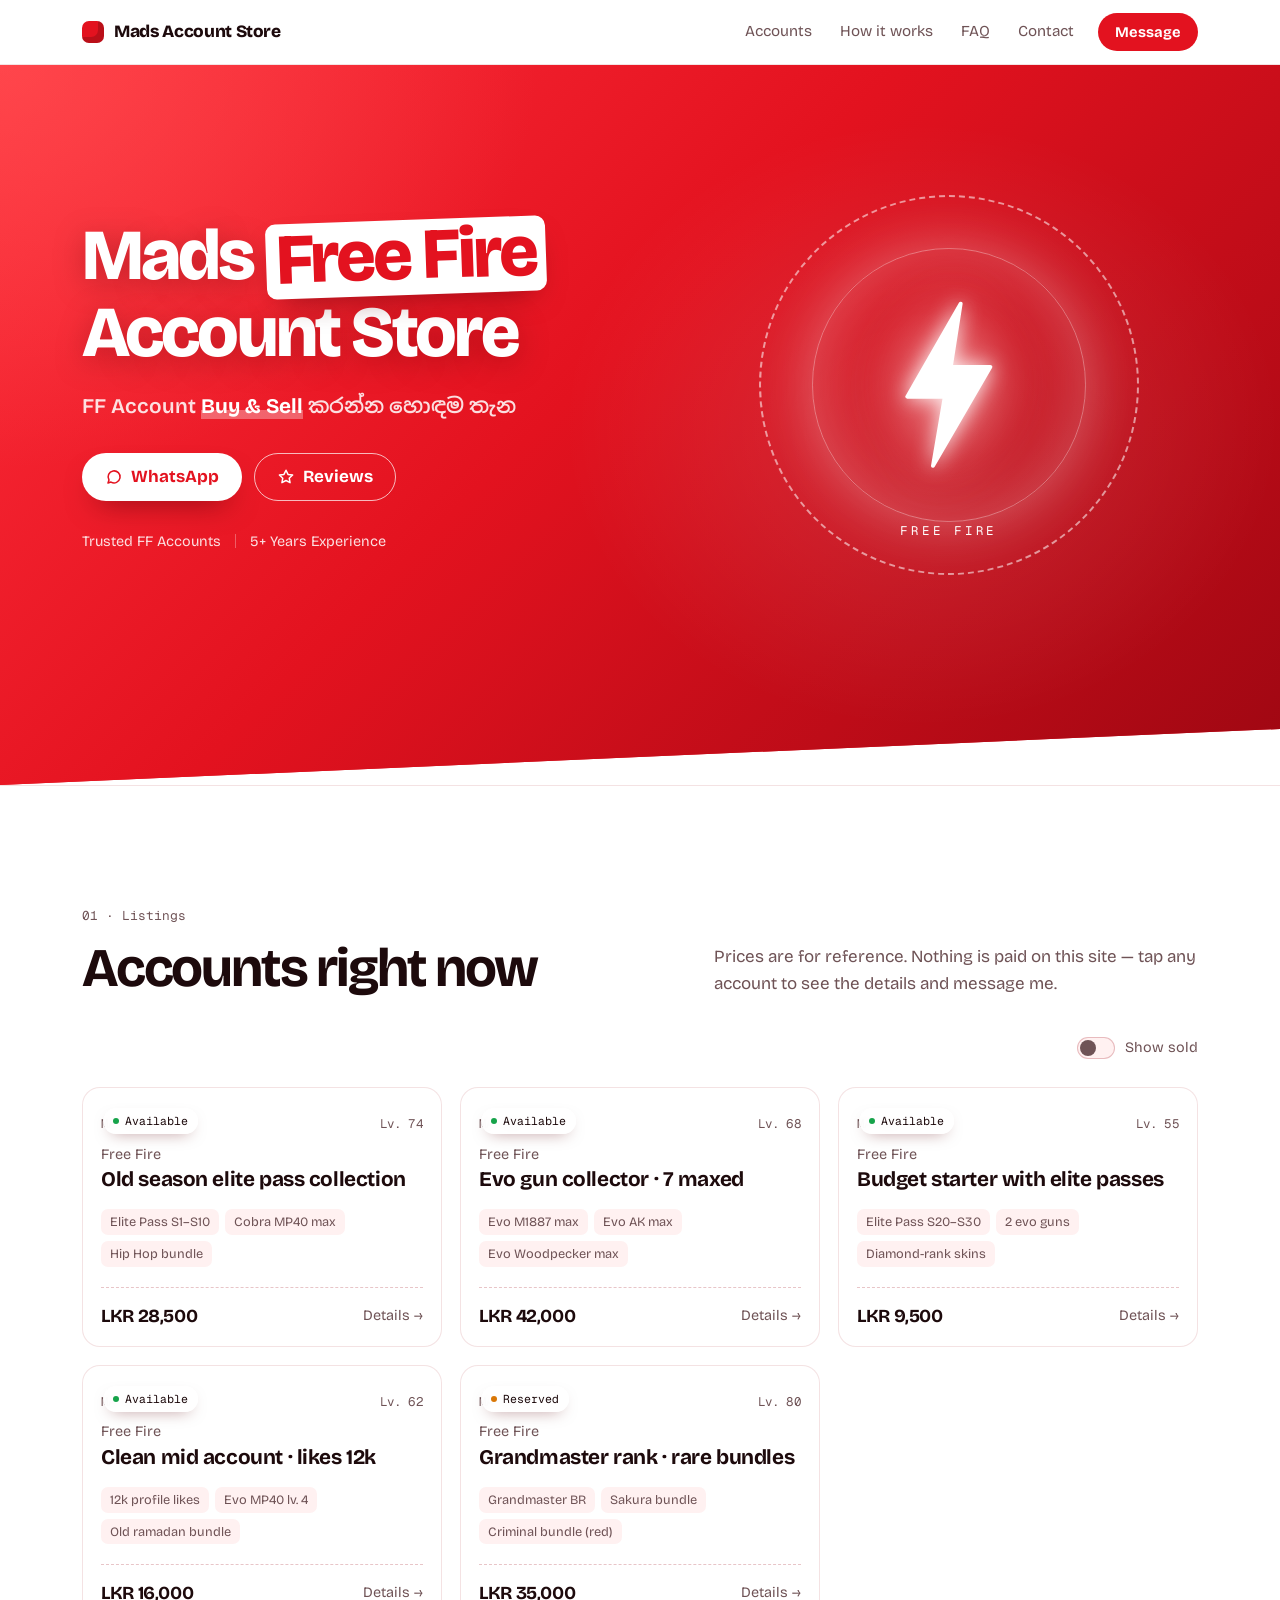
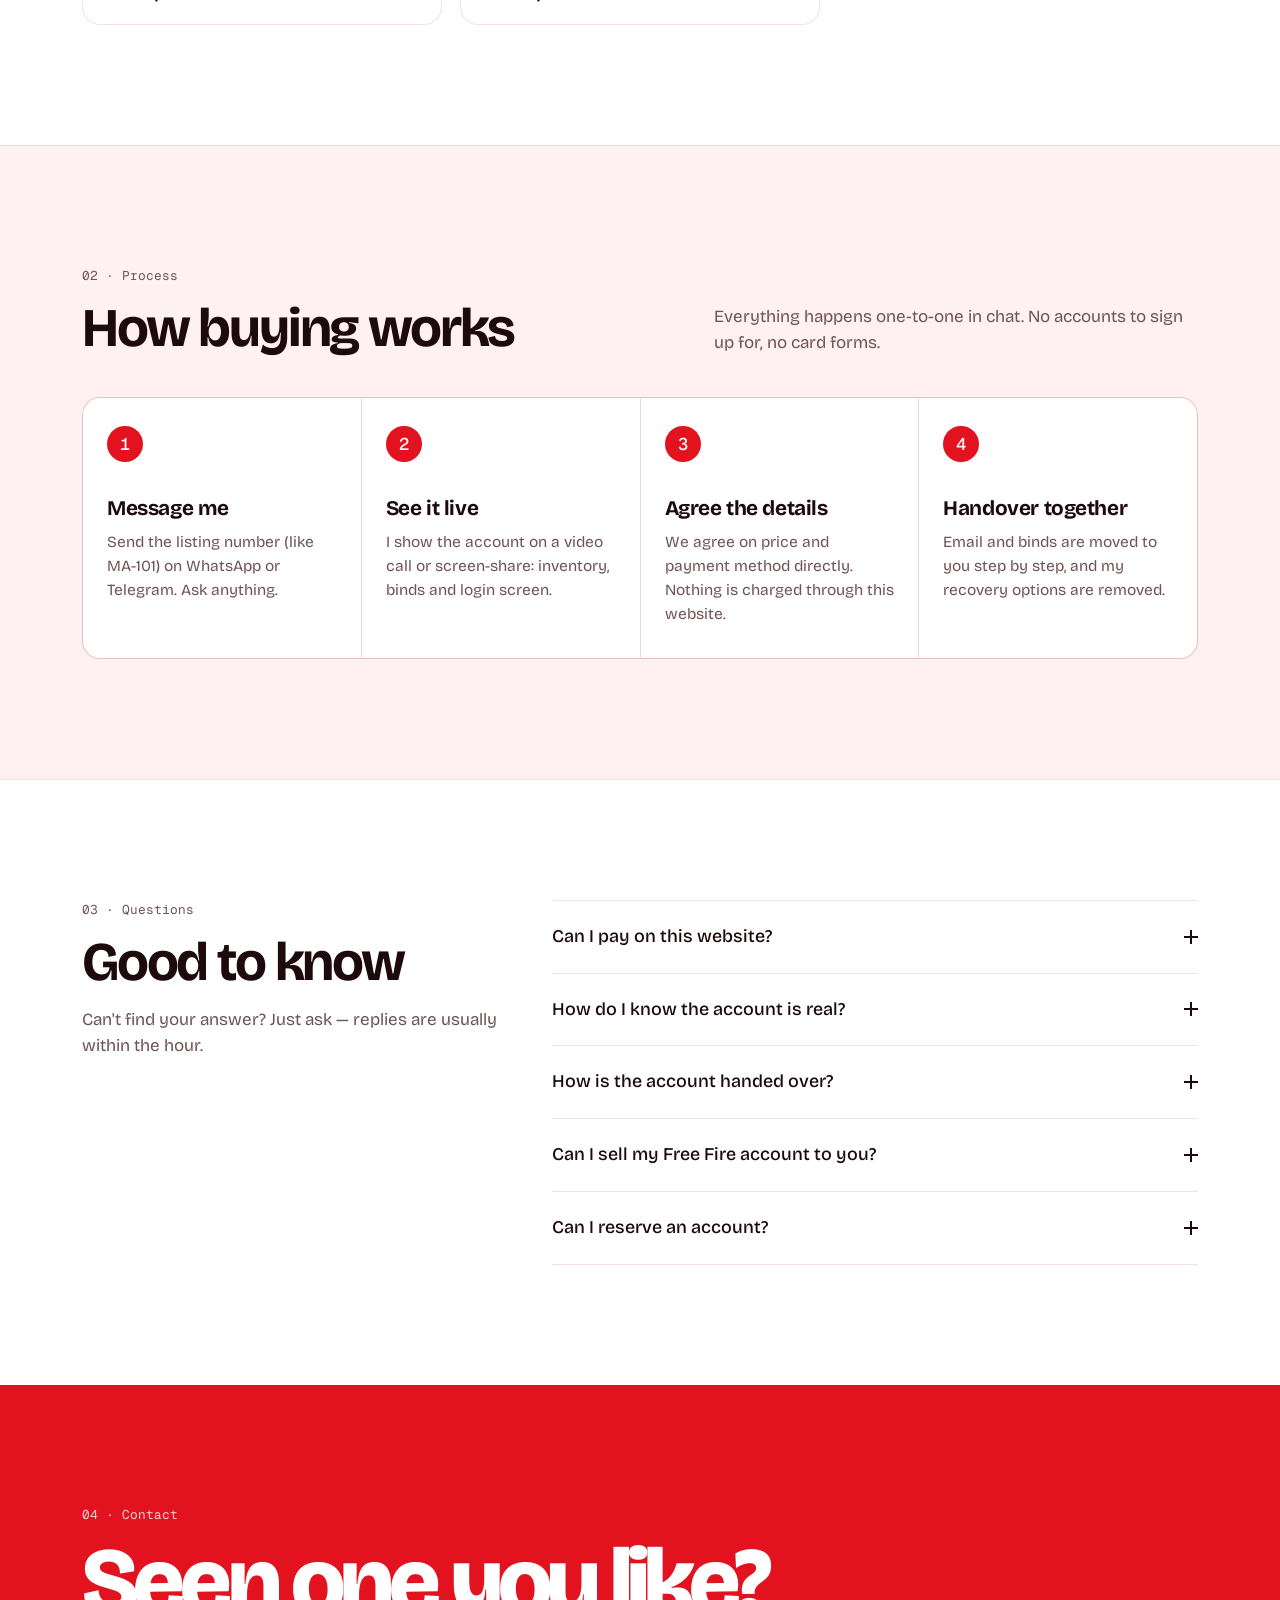
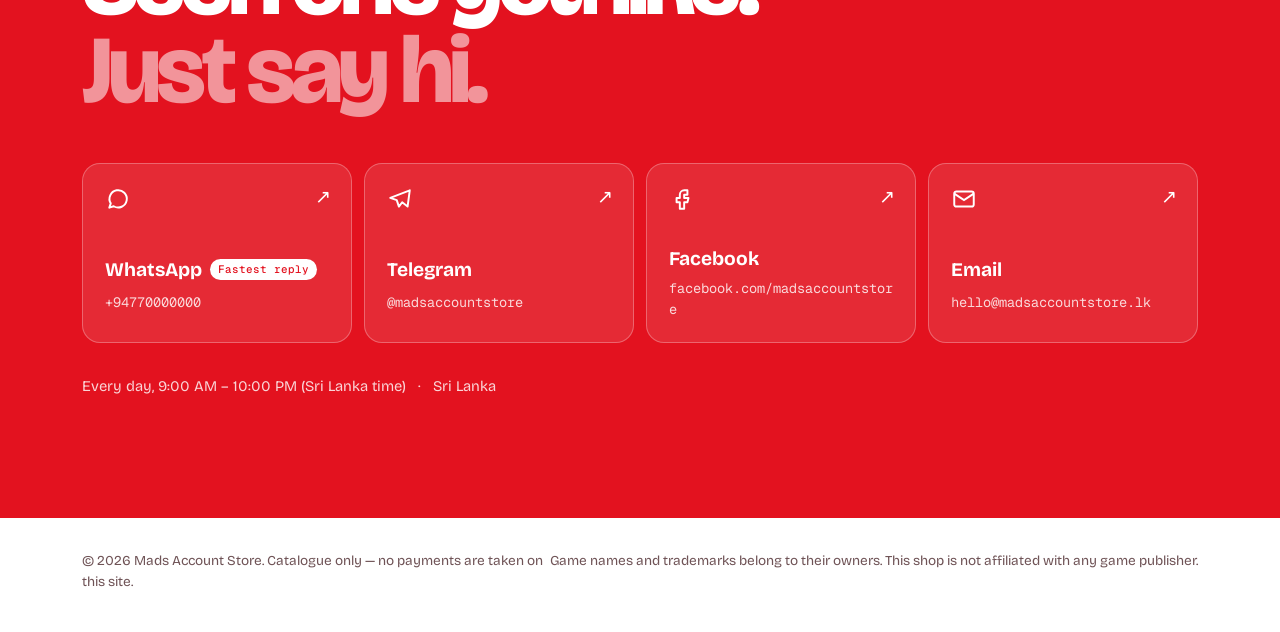
==== commit 02a0bc40: "Redesign the site in red and white White page with a red accent throughout: red hero banner with a s" ====
--- a/index.html
+++ b/index.html
@@ -8,7 +8,7 @@
       name="description"
       content="Buy and sell Free Fire accounts with Mads Account Store. Browse the listings and message directly on WhatsApp — no online payments."
     />
-    <meta name="theme-color" content="#0b0f14" />
+    <meta name="theme-color" content="#e3121f" />
     <link rel="preconnect" href="https://fonts.googleapis.com" />
     <link rel="preconnect" href="https://fonts.gstatic.com" crossorigin />
     <link
--- a/assets/css/style.css
+++ b/assets/css/style.css
@@ -1,42 +1,25 @@
 /* ─── Tokens ─────────────────────────────────────────────── */
 :root {
-  --bg: #0b0f14;
-  --surface: #121820;
-  --surface-2: #1a222c;
-  --line: rgba(236, 234, 227, 0.1);
-  --line-strong: rgba(236, 234, 227, 0.2);
-  --text: #eceae3;
-  --muted: #9b9a90;
-  --accent: #1ccbf6;
-  --accent-ink: #04121a;
+  --bg: #ffffff;
+  --surface: #ffffff;
+  --surface-2: #fff1f1;
+  --line: rgba(160, 16, 28, 0.12);
+  --line-strong: rgba(160, 16, 28, 0.24);
+  --text: #1d0a0c;
+  --muted: #6f5356;
+  --accent: #e3121f;
+  --accent-deep: #b00b16;
+  --accent-ink: #ffffff;
   --wa: #22c55e;
-  --reserved: #f5b94a;
-  --sold: #7c7b73;
-  --shadow: 0 30px 60px -30px rgba(0, 0, 0, 0.7);
+  --reserved: #d97706;
+  --sold: #9a8e8f;
+  --shadow: 0 30px 60px -30px rgba(120, 10, 20, 0.35);
 
   --font: "Bricolage Grotesque", ui-sans-serif, system-ui, sans-serif;
   --mono: "Geist Mono", ui-monospace, "SFMono-Regular", Menlo, monospace;
   --radius: 18px;
   --wrap: 1180px;
-  color-scheme: dark;
-}
-
-@media (prefers-color-scheme: light) {
-  :root {
-    --bg: #f3f1ea;
-    --surface: #fbfaf6;
-    --surface-2: #ebe8df;
-    --line: rgba(21, 22, 18, 0.1);
-    --line-strong: rgba(21, 22, 18, 0.2);
-    --text: #151612;
-    --muted: #65645b;
-    --accent: #1ccbf6;
-    --accent-ink: #04121a;
-    --reserved: #b86e00;
-    --sold: #8c8b82;
-    --shadow: 0 30px 60px -30px rgba(40, 38, 20, 0.35);
-    color-scheme: light;
-  }
+  color-scheme: light;
 }
 
 /* ─── Base ───────────────────────────────────────────────── */
@@ -219,29 +202,31 @@
 
 /* ─── Hero (always dark, like a game banner) ─────────────── */
 .hero {
-  --hero-text: #f4f7fb;
-  --hero-muted: #b9c4d0;
+  --hero-text: #ffffff;
+  --hero-muted: rgba(255, 255, 255, 0.86);
   position: relative;
   isolation: isolate;
   overflow: hidden;
   color: var(--hero-text);
-  background: #0b0f14;
+  background: var(--accent);
+  clip-path: polygon(0 0, 100% 0, 100% calc(100% - 56px), 0 100%);
 }
 .hero-bg {
   position: absolute;
   inset: 0;
   z-index: -1;
   background:
-    radial-gradient(40% 60% at 72% 50%, rgba(28, 203, 246, 0.28), transparent 70%),
-    radial-gradient(60% 80% at 10% 0%, rgba(80, 100, 130, 0.35), transparent 70%),
-    linear-gradient(135deg, #2a3240 0%, #161c25 55%, #0b0f14 100%);
+    radial-gradient(40% 60% at 72% 50%, rgba(255, 255, 255, 0.12), transparent 70%),
+    radial-gradient(60% 80% at 0% 0%, rgba(255, 90, 90, 0.55), transparent 70%),
+    linear-gradient(135deg, #ff2d3a 0%, #e3121f 45%, #9e0712 100%);
 }
 .hero-bg::before {
   content: "";
   position: absolute;
   inset: -20px;
   background: var(--hero-img) center / cover no-repeat;
-  filter: blur(5px) grayscale(0.3) brightness(0.38);
+  filter: blur(5px) grayscale(1) brightness(0.9);
+  mix-blend-mode: multiply;
   opacity: 0;
 }
 .hero-bg.has-image::before {
@@ -250,23 +235,16 @@
 /* Diagonal light streaks when no background image is set. */
 .hero-bg:not(.has-image)::before {
   opacity: 1;
-  background: repeating-linear-gradient(115deg, transparent 0 80px, rgba(255, 255, 255, 0.025) 80px 82px);
+  background: repeating-linear-gradient(115deg, transparent 0 80px, rgba(255, 255, 255, 0.07) 80px 82px);
   filter: none;
-}
-.hero-bg::after {
-  content: "";
-  position: absolute;
-  inset: auto 0 0;
-  height: 120px;
-  background: linear-gradient(to bottom, transparent, var(--bg));
 }
 .hero-particles span {
   position: absolute;
   width: var(--s);
   height: var(--s);
   border-radius: 50%;
-  background: #6fe2ff;
-  box-shadow: 0 0 8px #1ccbf6;
+  background: #fff;
+  box-shadow: 0 0 8px rgba(255, 255, 255, 0.9);
   opacity: 0;
   animation: spark var(--d) linear infinite;
   animation-delay: var(--delay);
@@ -289,14 +267,14 @@
   align-items: center;
   gap: 8px;
   padding-top: 24px;
-  padding-bottom: 72px;
+  padding-bottom: 110px;
 }
 @media (min-width: 900px) {
   .hero-inner {
     grid-template-columns: 1.1fr 0.9fr;
     min-height: clamp(560px, 80vh, 760px);
     padding-top: 0;
-    padding-bottom: 40px;
+    padding-bottom: 80px;
   }
 }
 .hero-copy {
@@ -308,15 +286,22 @@
   }
 }
 .hero-title {
-  font-size: clamp(2.5rem, 6.4vw, 4.8rem);
+  font-size: clamp(2.5rem, 5.6vw, 4.6rem);
   font-weight: 800;
   letter-spacing: -0.04em;
   line-height: 1;
-  text-shadow: 0 4px 30px rgba(0, 0, 0, 0.4);
+  text-shadow: 0 6px 30px rgba(90, 0, 8, 0.35);
 }
 .hero-title .hl {
+  display: inline-block;
+  padding: 0 0.14em 0.04em;
+  margin: 0.04em 0;
+  background: #fff;
   color: var(--accent);
-  text-shadow: 0 0 28px rgba(28, 203, 246, 0.45);
+  border-radius: 0.14em;
+  transform: rotate(-2deg);
+  text-shadow: none;
+  box-shadow: 0 14px 30px -14px rgba(90, 0, 8, 0.6);
 }
 .hero-title-line {
   display: block;
@@ -329,7 +314,9 @@
   color: var(--hero-muted);
 }
 .hl-green {
-  color: var(--wa);
+  color: #fff;
+  font-weight: 700;
+  background: linear-gradient(transparent 62%, rgba(255, 255, 255, 0.32) 62%);
 }
 .hero-actions {
   display: flex;
@@ -340,17 +327,22 @@
 .btn-wa,
 .btn-cyan {
   min-width: 140px;
-  box-shadow: 0 10px 30px -10px currentColor;
 }
 .btn-wa {
-  background: var(--wa);
-  color: #03140a;
-  box-shadow: 0 10px 30px -12px rgba(34, 197, 94, 0.9);
+  background: #fff;
+  color: var(--accent);
+  box-shadow: 0 14px 30px -14px rgba(90, 0, 8, 0.7);
 }
 .btn-cyan {
-  background: var(--accent);
-  color: var(--accent-ink);
-  box-shadow: 0 10px 30px -12px rgba(28, 203, 246, 0.9);
+  background: transparent;
+  color: #fff;
+  border-color: rgba(255, 255, 255, 0.7);
+}
+.btn-cyan:hover {
+  background: rgba(255, 255, 255, 0.12);
+}
+.hero :focus-visible {
+  outline-color: #fff;
 }
 .hero-trust {
   display: flex;
@@ -389,7 +381,7 @@
   max-height: 100%;
   max-width: 100%;
   object-fit: contain;
-  filter: drop-shadow(0 0 24px rgba(28, 203, 246, 0.55));
+  filter: drop-shadow(0 0 24px rgba(255, 255, 255, 0.6));
   animation: float 6s ease-in-out infinite;
 }
 @media (min-width: 900px) {
@@ -414,13 +406,13 @@
   position: absolute;
   inset: 0;
   border-radius: 50%;
-  border: 2px dashed rgba(28, 203, 246, 0.45);
+  border: 2px dashed rgba(255, 255, 255, 0.55);
   animation: spin 24s linear infinite;
 }
 .ring-2 {
   inset: 14%;
-  border: 1px solid rgba(28, 203, 246, 0.3);
-  box-shadow: 0 0 60px rgba(28, 203, 246, 0.35), inset 0 0 60px rgba(28, 203, 246, 0.25);
+  border: 1px solid rgba(255, 255, 255, 0.4);
+  box-shadow: 0 0 60px rgba(255, 255, 255, 0.3), inset 0 0 60px rgba(255, 255, 255, 0.22);
   animation-direction: reverse;
   animation-duration: 16s;
 }
@@ -431,12 +423,12 @@
 }
 .bolt {
   width: 52%;
-  filter: drop-shadow(0 0 10px #1ccbf6) drop-shadow(0 0 30px #1ccbf6);
+  filter: drop-shadow(0 0 10px rgba(255, 255, 255, 0.9)) drop-shadow(0 0 30px rgba(255, 190, 190, 0.9));
   animation: flicker 3.2s infinite;
 }
 .bolt path {
-  fill: #e9fbff;
-  stroke: #1ccbf6;
+  fill: #fff;
+  stroke: #fff;
   stroke-width: 4;
   stroke-linejoin: round;
 }
@@ -455,7 +447,7 @@
   font-size: 0.78rem;
   letter-spacing: 0.3em;
   text-transform: uppercase;
-  color: #9fe9ff;
+  color: #fff;
 }
 
 /* ─── Cover art ──────────────────────────────────────────── */
@@ -473,16 +465,16 @@
 }
 .cover-art {
   background:
-    radial-gradient(120% 90% at 100% 0%, hsl(var(--h) 70% 55% / 0.55), transparent 60%),
-    radial-gradient(90% 80% at 0% 100%, hsl(calc(var(--h) + 50) 60% 40% / 0.5), transparent 60%),
-    hsl(var(--h) 18% 14%);
+    radial-gradient(120% 90% at calc(var(--h) / 3.6 * 1%) 0%, rgba(255, 255, 255, 0.35), transparent 60%),
+    radial-gradient(90% 80% at 0% 100%, rgba(120, 0, 10, 0.55), transparent 60%),
+    linear-gradient(calc(var(--h) * 1deg), #ff3642, #c50c18);
 }
 .cover-art::before {
   content: "";
   position: absolute;
   inset: 0;
-  background-image: linear-gradient(rgba(255, 255, 255, 0.06) 1px, transparent 1px),
-    linear-gradient(90deg, rgba(255, 255, 255, 0.06) 1px, transparent 1px);
+  background-image: linear-gradient(rgba(255, 255, 255, 0.12) 1px, transparent 1px),
+    linear-gradient(90deg, rgba(255, 255, 255, 0.12) 1px, transparent 1px);
   background-size: 22px 22px;
   mask-image: linear-gradient(to bottom, black, transparent 90%);
 }
@@ -494,8 +486,7 @@
   font-weight: 800;
   letter-spacing: -0.06em;
   line-height: 1;
-  color: rgba(255, 255, 255, 0.92);
-  mix-blend-mode: overlay;
+  color: rgba(255, 255, 255, 0.95);
 }
 
 /* ─── Sections ───────────────────────────────────────────── */
@@ -509,7 +500,7 @@
   }
 }
 .section-alt {
-  background: var(--surface);
+  background: var(--surface-2);
 }
 .section-head {
   display: grid;
@@ -589,9 +580,9 @@
   border-color: var(--text);
 }
 .chip[aria-pressed="true"] {
-  background: var(--text);
-  color: var(--bg);
-  border-color: var(--text);
+  background: var(--accent);
+  color: var(--accent-ink);
+  border-color: var(--accent);
 }
 .toggle {
   margin-left: auto;
@@ -680,8 +671,9 @@
   border-radius: 999px;
   font-family: var(--mono);
   font-size: 0.72rem;
-  background: rgba(10, 10, 8, 0.72);
-  color: #f2f1ea;
+  background: rgba(255, 255, 255, 0.94);
+  color: var(--text);
+  box-shadow: 0 6px 16px -8px rgba(90, 0, 8, 0.5);
   backdrop-filter: blur(6px);
 }
 .badge::before {
@@ -692,7 +684,7 @@
   background: currentColor;
 }
 .badge-available::before {
-  background: var(--accent);
+  background: #16a34a;
 }
 .badge-reserved::before {
   background: var(--reserved);
@@ -874,8 +866,8 @@
   background: var(--accent);
   color: var(--accent-ink);
   border-top: 0;
-  --line: rgba(4, 18, 26, 0.16);
-  --muted: rgba(4, 18, 26, 0.68);
+  --line: rgba(255, 255, 255, 0.28);
+  --muted: rgba(255, 255, 255, 0.82);
 }
 .contact .kicker {
   color: var(--muted);
@@ -902,13 +894,13 @@
   gap: 4px;
   padding: 22px;
   border-radius: var(--radius);
-  background: rgba(4, 18, 26, 0.06);
+  background: rgba(255, 255, 255, 0.1);
   border: 1px solid var(--line);
   text-decoration: none;
   transition: background 0.2s, transform 0.2s;
 }
 .contact-card:hover {
-  background: rgba(4, 18, 26, 0.12);
+  background: rgba(255, 255, 255, 0.2);
   transform: translateY(-2px);
 }
 .contact-card svg {
@@ -983,7 +975,7 @@
   overflow: auto;
 }
 .sheet::backdrop {
-  background: rgba(6, 7, 5, 0.6);
+  background: rgba(40, 4, 8, 0.45);
   backdrop-filter: blur(6px);
 }
 .sheet[open] {
@@ -1018,8 +1010,8 @@
   height: 40px;
   border-radius: 50%;
   border: 0;
-  background: rgba(10, 10, 8, 0.7);
-  color: #f2f1ea;
+  background: rgba(255, 255, 255, 0.94);
+  color: var(--accent);
   cursor: pointer;
   backdrop-filter: blur(6px);
 }
@@ -1054,6 +1046,9 @@
 .specs div {
   background: var(--surface);
   padding: 12px 14px;
+}
+.specs div:last-child:nth-child(odd) {
+  grid-column: span 2;
 }
 .specs dt {
   font-family: var(--mono);
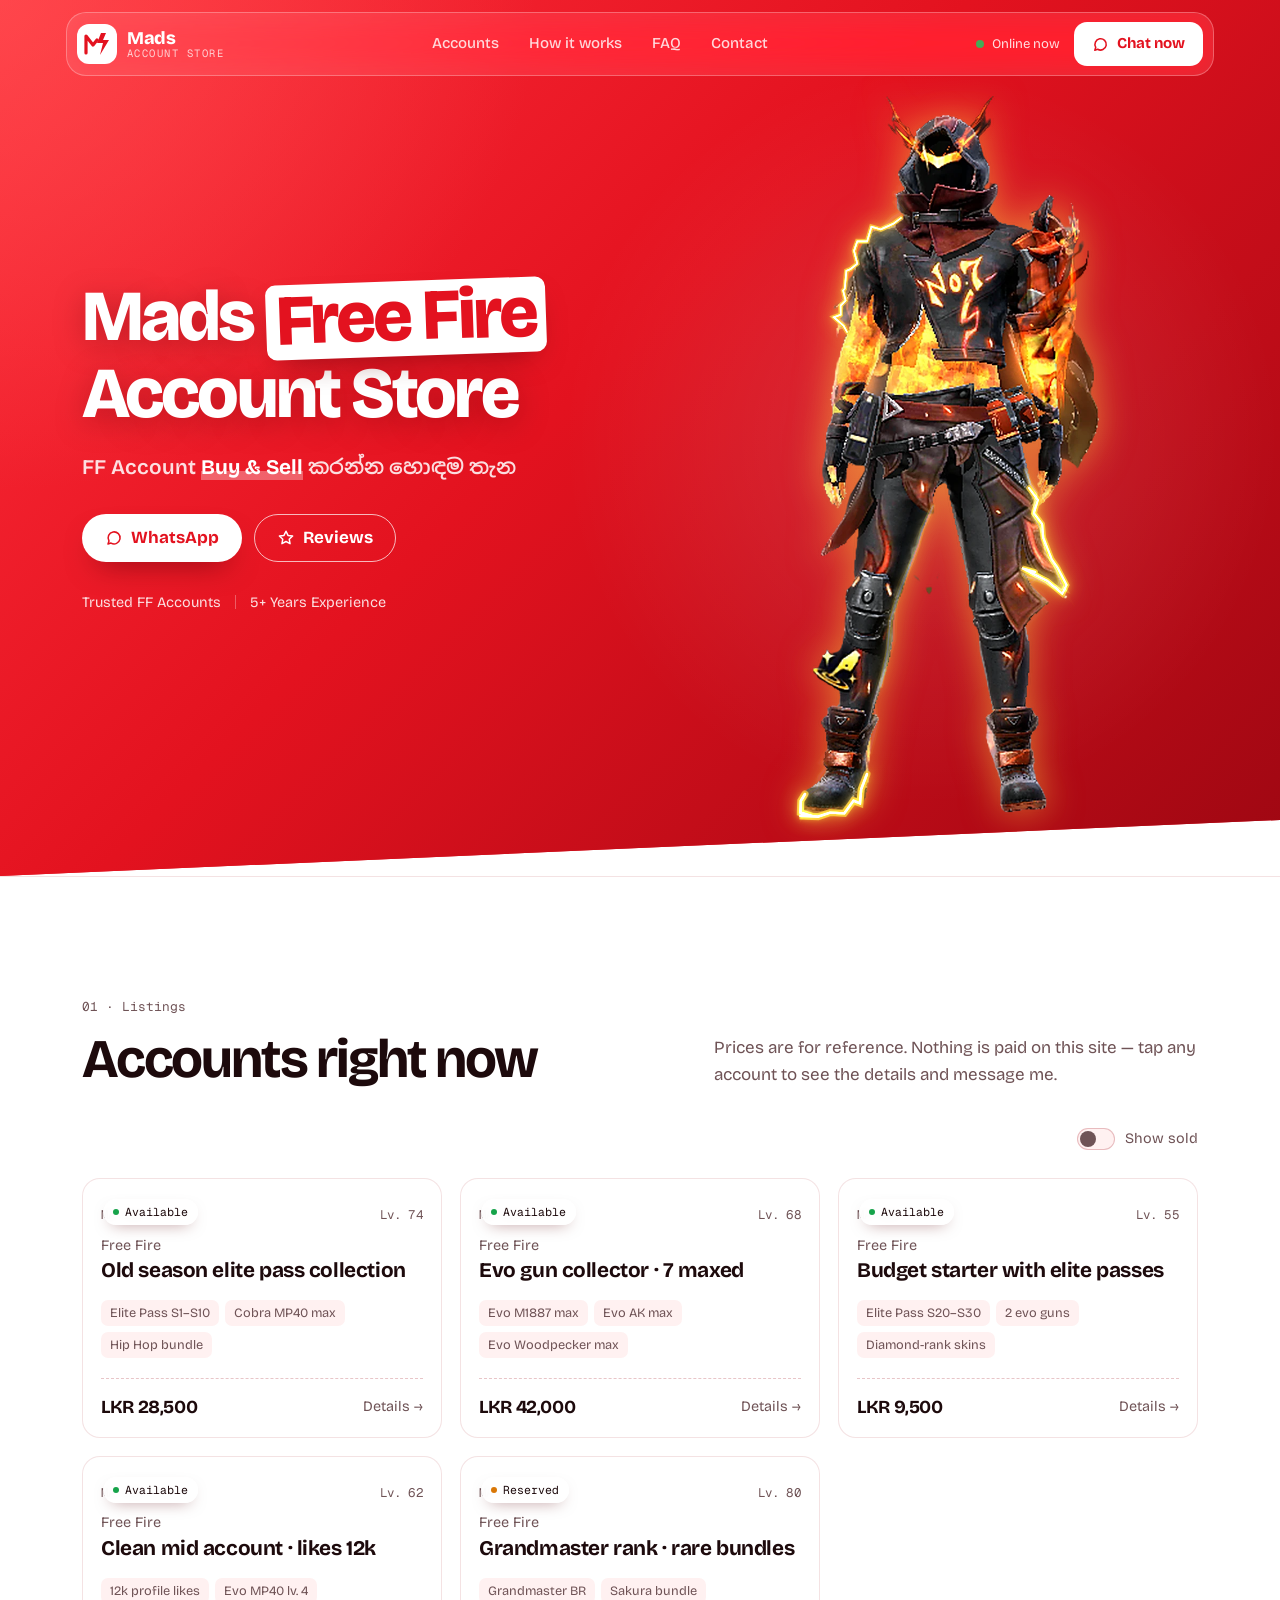
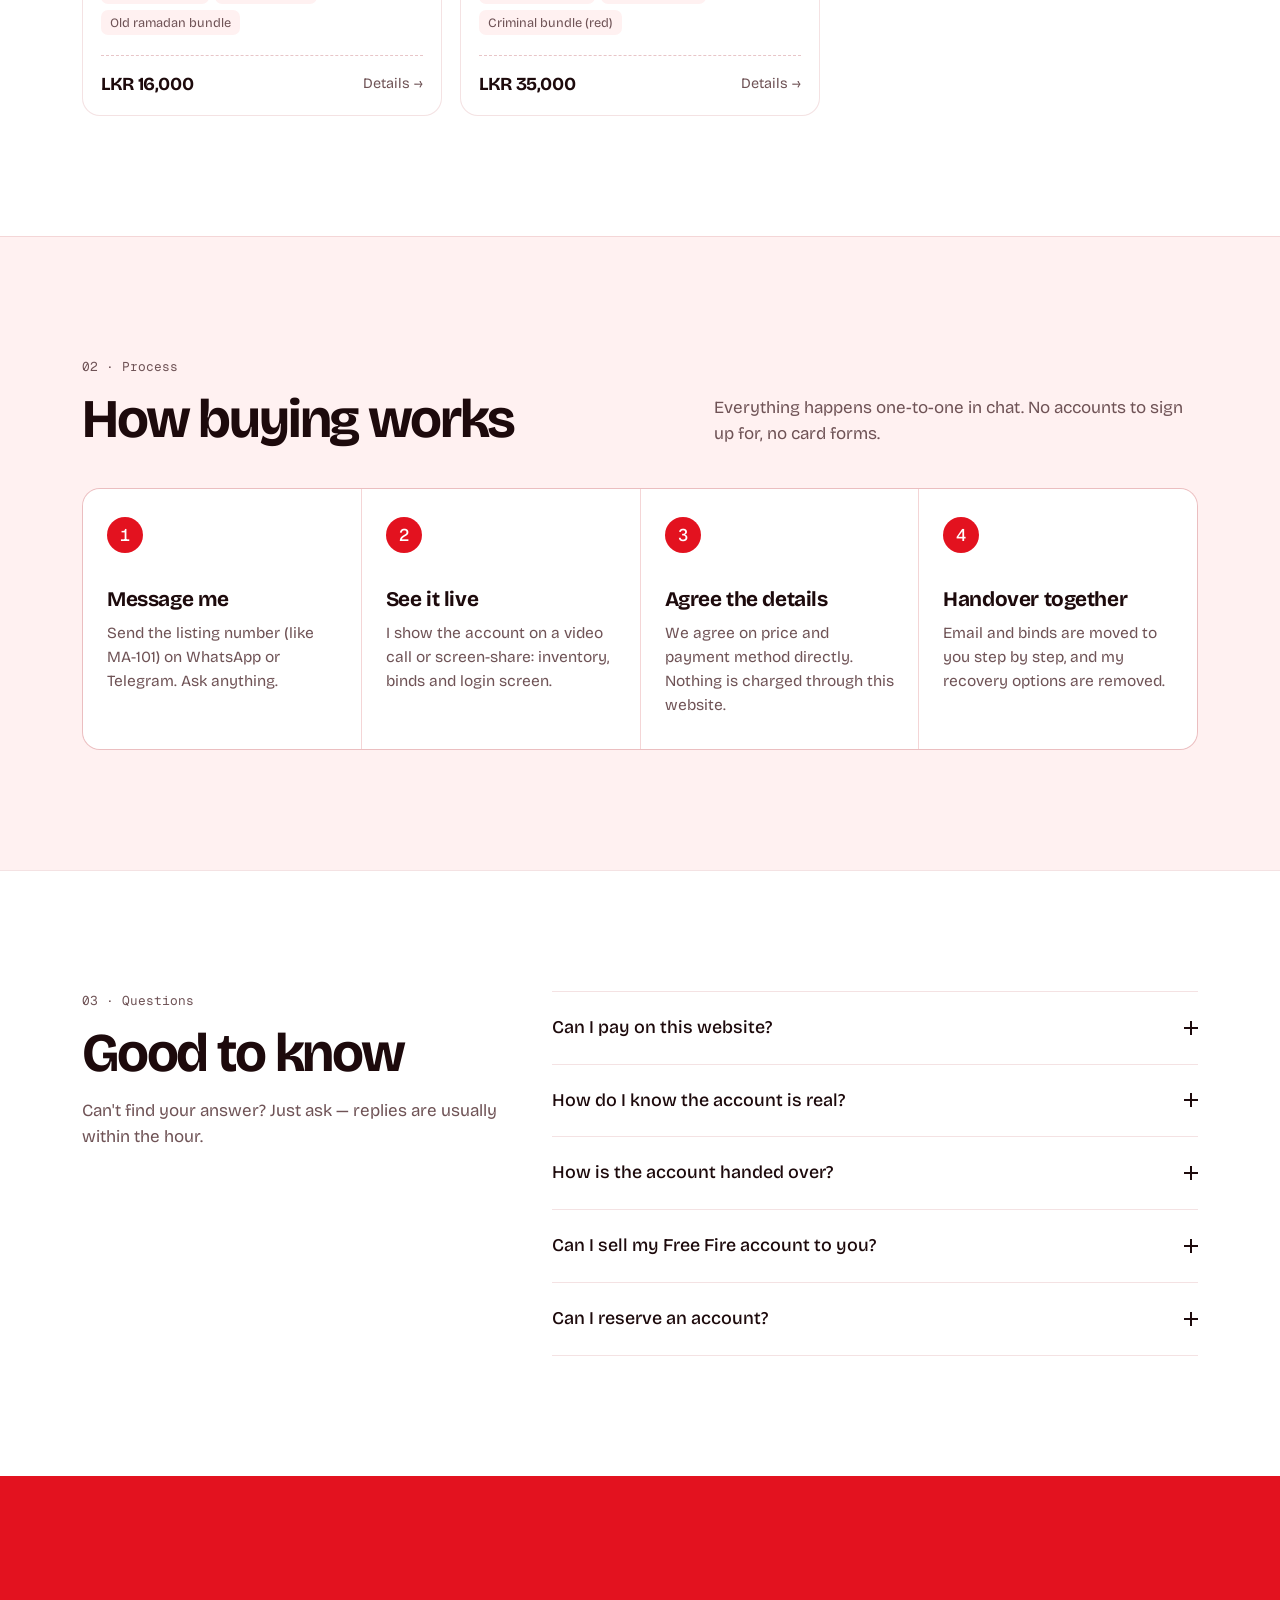
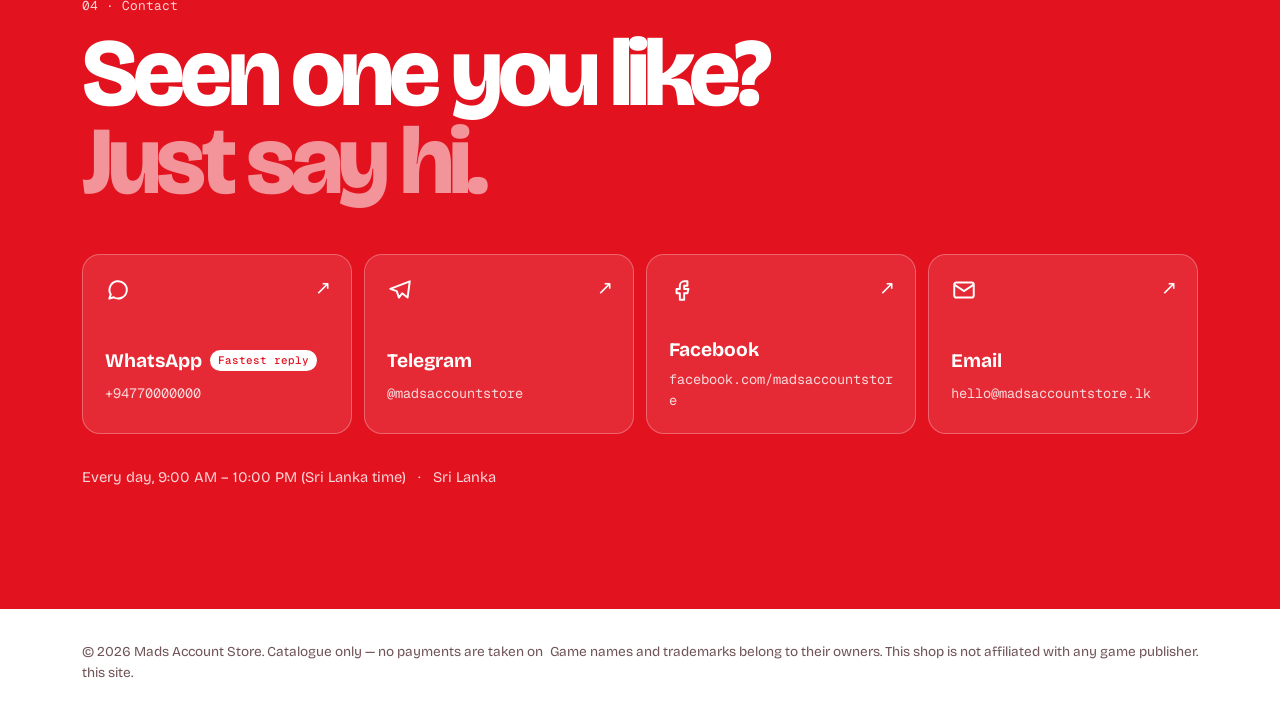
==== commit b27bf380: "New hero character with animated lightning, and a redesigned nav - Swap in the new character, trimme" ====
--- a/index.html
+++ b/index.html
@@ -20,19 +20,50 @@
   <body>
     <a class="skip" href="#listings">Skip to listings</a>
 
-    <header class="site-header">
-      <div class="wrap header-inner">
-        <a class="brand" href="#top" aria-label="Home">
-          <span class="brand-mark" aria-hidden="true"></span>
-          <span data-shop="name">Mads Account Store</span>
+    <header class="nav-shell" id="nav">
+      <div class="nav-bar">
+        <a class="brand" href="#top" aria-label="Mads Account Store, back to top">
+          <span class="logo" aria-hidden="true">
+            <svg viewBox="0 0 40 40" width="40" height="40">
+              <rect width="40" height="40" rx="12" class="logo-bg" />
+              <path d="M9 29V12l7 9 4-5" class="logo-m" />
+              <path d="M24 9l-4 10h6l-3 12 9-15h-6l3-7z" class="logo-bolt" />
+            </svg>
+          </span>
+          <span class="brand-text">
+            <strong data-brand="first">Mads</strong>
+            <small data-brand="rest">Account Store</small>
+          </span>
         </a>
-        <nav class="nav" aria-label="Main">
+
+        <nav class="nav-links" aria-label="Main">
+          <span class="nav-pill" aria-hidden="true"></span>
           <a href="#listings">Accounts</a>
           <a href="#how">How it works</a>
           <a href="#faq">FAQ</a>
           <a href="#contact">Contact</a>
         </nav>
-        <a class="btn btn-small" data-link="whatsapp" href="#contact">Message</a>
+
+        <div class="nav-actions">
+          <span class="nav-status"><i aria-hidden="true"></i>Online now</span>
+          <a class="nav-cta" data-link="whatsapp" href="#contact" aria-label="Chat on WhatsApp">
+            <svg viewBox="0 0 24 24" width="17" height="17" aria-hidden="true"><path d="M4 20l1.3-4A8 8 0 1 1 8 18.7L4 20z" fill="none" stroke="currentColor" stroke-width="2.2" stroke-linejoin="round" /></svg>
+            <span>Chat now</span>
+          </a>
+          <button class="burger" type="button" aria-expanded="false" aria-controls="menu" aria-label="Open menu">
+            <span></span><span></span>
+          </button>
+        </div>
+      </div>
+
+      <div class="menu" id="menu" hidden>
+        <nav aria-label="Menu">
+          <a href="#listings"><span>01</span>Accounts</a>
+          <a href="#how"><span>02</span>How it works</a>
+          <a href="#faq"><span>03</span>FAQ</a>
+          <a href="#contact"><span>04</span>Contact</a>
+        </nav>
+        <a class="btn menu-cta" data-link="whatsapp" href="#contact">Chat on WhatsApp</a>
       </div>
     </header>
 
@@ -171,6 +202,7 @@
     </dialog>
 
     <script src="assets/js/config.js"></script>
+    <script src="assets/js/electric.js"></script>
     <script src="assets/js/app.js"></script>
   </body>
 </html>
--- a/assets/css/style.css
+++ b/assets/css/style.css
@@ -30,7 +30,7 @@
 }
 html {
   scroll-behavior: smooth;
-  scroll-padding-top: 84px;
+  scroll-padding-top: 96px;
   -webkit-text-size-adjust: 100%;
 }
 body {
@@ -142,61 +142,280 @@
   font-size: 0.92rem;
 }
 
-/* ─── Header ─────────────────────────────────────────────── */
-.site-header {
-  position: sticky;
-  top: 0;
-  z-index: 20;
-  background: color-mix(in srgb, var(--bg) 80%, transparent);
-  backdrop-filter: saturate(1.4) blur(14px);
-  -webkit-backdrop-filter: saturate(1.4) blur(14px);
-  border-bottom: 1px solid var(--line);
-}
-.header-inner {
+/* ─── Nav (floating bar: glass over the hero, solid once scrolled) ── */
+.nav-shell {
+  position: fixed;
+  top: 12px;
+  left: 0;
+  right: 0;
+  z-index: 40;
+  padding: 0 12px;
+  pointer-events: none;
+}
+.nav-bar {
+  --logo-bg: #fff;
+  --logo-fg: var(--accent);
+  pointer-events: auto;
+  max-width: calc(var(--wrap) - 32px);
+  margin: 0 auto;
   display: flex;
   align-items: center;
-  gap: 24px;
+  gap: 12px;
   height: 64px;
+  padding: 0 10px 0 10px;
+  border-radius: 20px;
+  color: #fff;
+  background: rgba(255, 255, 255, 0.12);
+  border: 1px solid rgba(255, 255, 255, 0.28);
+  -webkit-backdrop-filter: blur(16px) saturate(1.4);
+  backdrop-filter: blur(16px) saturate(1.4);
+  transition: background 0.35s, color 0.35s, border-color 0.35s, box-shadow 0.35s;
+}
+.nav-shell.is-scrolled .nav-bar,
+.nav-shell.is-open .nav-bar {
+  --logo-bg: var(--accent);
+  --logo-fg: #fff;
+  color: var(--text);
+  background: rgba(255, 255, 255, 0.92);
+  border-color: var(--line);
+  box-shadow: 0 18px 40px -22px rgba(120, 10, 20, 0.45);
 }
 .brand {
   display: inline-flex;
   align-items: center;
   gap: 10px;
+  text-decoration: none;
+  flex: none;
+}
+.logo svg {
+  display: block;
+}
+.logo-bg {
+  fill: var(--logo-bg);
+  transition: fill 0.35s;
+}
+.logo-m {
+  fill: none;
+  stroke: var(--logo-fg);
+  stroke-width: 3.2;
+  stroke-linecap: round;
+  stroke-linejoin: round;
+  transition: stroke 0.35s;
+}
+.logo-bolt {
+  fill: var(--logo-fg);
+  transition: fill 0.35s;
+}
+.brand:hover .logo-bolt {
+  animation: zap 0.5s steps(2) 2;
+}
+@keyframes zap {
+  50% {
+    opacity: 0.3;
+  }
+}
+.brand-text {
+  display: grid;
+  line-height: 1.05;
+}
+.brand-text strong {
+  font-size: 1.12rem;
   font-weight: 800;
-  font-size: 1.08rem;
+  letter-spacing: -0.02em;
+}
+.brand-text small {
+  font-family: var(--mono);
+  font-size: 0.66rem;
+  letter-spacing: 0.14em;
+  text-transform: uppercase;
+  opacity: 0.75;
+}
+
+.nav-links {
+  position: relative;
+  display: none;
+  margin: 0 auto;
+  padding: 4px;
+}
+.nav-links a {
+  position: relative;
+  z-index: 1;
+  padding: 9px 15px;
+  border-radius: 11px;
+  font-size: 0.94rem;
+  font-weight: 500;
+  text-decoration: none;
+  opacity: 0.82;
+  transition: opacity 0.2s;
+}
+.nav-links a:hover,
+.nav-links a.is-active {
+  opacity: 1;
+}
+.nav-pill {
+  position: absolute;
+  top: 4px;
+  bottom: 4px;
+  left: 0;
+  width: 0;
+  border-radius: 11px;
+  background: rgba(255, 255, 255, 0.2);
+  opacity: 0;
+  transition: transform 0.4s cubic-bezier(0.2, 0.8, 0.2, 1), width 0.4s cubic-bezier(0.2, 0.8, 0.2, 1), opacity 0.2s,
+    background 0.35s;
+}
+.nav-shell.is-scrolled .nav-pill {
+  background: var(--surface-2);
+}
+.nav-shell.is-scrolled .nav-links a.is-active {
+  color: var(--accent);
+}
+
+.nav-actions {
+  display: flex;
+  align-items: center;
+  gap: 8px;
+  margin-left: auto;
+}
+.nav-status {
+  display: none;
+  align-items: center;
+  gap: 8px;
+  font-size: 0.82rem;
+  opacity: 0.85;
+  margin-right: 6px;
+}
+.nav-status i {
+  width: 8px;
+  height: 8px;
+  border-radius: 50%;
+  background: #22c55e;
+  box-shadow: 0 0 0 0 rgba(34, 197, 94, 0.6);
+  animation: online 2s infinite;
+}
+@keyframes online {
+  70% {
+    box-shadow: 0 0 0 7px transparent;
+  }
+}
+.nav-cta {
+  display: inline-flex;
+  align-items: center;
+  gap: 8px;
+  height: 44px;
+  padding: 0 18px;
+  border-radius: 13px;
+  background: #fff;
+  color: var(--accent);
+  font-weight: 700;
+  font-size: 0.94rem;
+  text-decoration: none;
+  transition: background 0.35s, color 0.35s, transform 0.2s;
+}
+.nav-cta:hover {
+  transform: translateY(-1px);
+}
+.nav-shell.is-scrolled .nav-cta,
+.nav-shell.is-open .nav-cta {
+  background: var(--accent);
+  color: #fff;
+}
+.burger {
+  display: grid;
+  place-content: center;
+  gap: 5px;
+  width: 44px;
+  height: 44px;
+  border: 0;
+  border-radius: 13px;
+  background: rgba(255, 255, 255, 0.16);
+  cursor: pointer;
+  transition: background 0.35s;
+}
+.nav-shell.is-scrolled .burger,
+.nav-shell.is-open .burger {
+  background: var(--surface-2);
+}
+.burger span {
+  display: block;
+  width: 18px;
+  height: 2px;
+  border-radius: 2px;
+  background: currentColor;
+  transition: transform 0.3s;
+}
+.burger[aria-expanded="true"] span:first-child {
+  transform: translateY(3.5px) rotate(45deg);
+}
+.burger[aria-expanded="true"] span:last-child {
+  transform: translateY(-3.5px) rotate(-45deg);
+}
+
+.menu {
+  pointer-events: auto;
+  max-width: calc(var(--wrap) - 32px);
+  margin: 8px auto 0;
+  padding: 8px 14px 14px;
+  border-radius: 20px;
+  background: #fff;
+  border: 1px solid var(--line);
+  box-shadow: 0 30px 60px -30px rgba(120, 10, 20, 0.5);
+  animation: menu-in 0.3s cubic-bezier(0.2, 0.8, 0.2, 1);
+}
+@keyframes menu-in {
+  from {
+    opacity: 0;
+    transform: translateY(-8px) scale(0.98);
+  }
+}
+.menu nav {
+  display: grid;
+}
+.menu nav a {
+  display: flex;
+  align-items: baseline;
+  gap: 14px;
+  padding: 16px 6px;
+  border-bottom: 1px solid var(--line);
+  font-size: 1.5rem;
+  font-weight: 700;
   letter-spacing: -0.02em;
   text-decoration: none;
 }
-.brand-mark {
-  width: 22px;
-  height: 22px;
-  border-radius: 7px;
-  background: var(--accent);
-  box-shadow: inset -6px -6px 0 rgba(0, 0, 0, 0.18);
-}
-.nav {
-  display: none;
-  gap: 28px;
-  margin-left: auto;
-}
-.nav a {
-  text-decoration: none;
-  color: var(--muted);
-  font-size: 0.95rem;
-  transition: color 0.2s;
-}
-.nav a:hover {
-  color: var(--text);
-}
-.header-inner .btn {
-  margin-left: auto;
-}
-@media (min-width: 820px) {
-  .nav {
+.menu nav a span {
+  font-family: var(--mono);
+  font-size: 0.75rem;
+  font-weight: 500;
+  color: var(--accent);
+}
+.menu-cta {
+  width: 100%;
+  margin-top: 14px;
+}
+
+@media (max-width: 400px) {
+  .nav-cta {
+    padding: 0 13px;
+  }
+  .nav-cta span {
+    display: none;
+  }
+}
+@media (min-width: 900px) {
+  .nav-links {
     display: flex;
   }
-  .header-inner .btn {
+  .nav-actions {
     margin-left: 0;
+  }
+  .burger,
+  .menu {
+    display: none !important;
+  }
+}
+@media (min-width: 1140px) {
+  .nav-status {
+    display: inline-flex;
   }
 }
 
@@ -266,14 +485,14 @@
   display: grid;
   align-items: center;
   gap: 8px;
-  padding-top: 24px;
+  padding-top: 104px;
   padding-bottom: 110px;
 }
 @media (min-width: 900px) {
   .hero-inner {
     grid-template-columns: 1.1fr 0.9fr;
-    min-height: clamp(560px, 80vh, 760px);
-    padding-top: 0;
+    min-height: clamp(620px, 90vh, 840px);
+    padding-top: 96px;
     padding-bottom: 80px;
   }
 }
@@ -377,24 +596,51 @@
     min-height: 520px;
   }
 }
+.hero-figure.has-character {
+  display: flex;
+  justify-content: center;
+}
+.char-wrap {
+  position: relative;
+  height: 100%;
+  width: fit-content;
+}
+.electric {
+  position: absolute;
+  pointer-events: none;
+  z-index: 1;
+}
 .hero-character {
-  max-height: 100%;
-  max-width: 100%;
+  display: block;
+  height: 100%;
+  width: auto;
   object-fit: contain;
-  filter: drop-shadow(0 0 24px rgba(255, 255, 255, 0.6));
-  animation: float 6s ease-in-out infinite;
+  filter: drop-shadow(0 0 18px rgba(255, 210, 63, 0.55));
+  animation: charge 2.6s infinite;
+}
+@keyframes charge {
+  0%, 100% { filter: drop-shadow(0 0 18px rgba(255, 210, 63, 0.5)); }
+  40% { filter: drop-shadow(0 0 26px rgba(255, 230, 120, 0.8)); }
+  42% { filter: drop-shadow(0 0 10px rgba(255, 210, 63, 0.35)); }
+  44% { filter: drop-shadow(0 0 30px rgba(255, 240, 160, 0.95)); }
+  60% { filter: drop-shadow(0 0 20px rgba(255, 210, 63, 0.6)); }
+}
+/* The character stands on the banner's bottom edge. */
+.hero-figure.has-character {
+  order: 3;
+  height: 460px;
+  margin-bottom: -50px;
+  align-items: end;
 }
 @media (min-width: 900px) {
   .hero-figure.has-character {
+    order: 0;
     align-self: end;
-    height: min(640px, 100%);
-  }
-}
-@keyframes float {
-  50% {
-    transform: translateY(-10px);
-  }
-}
+    height: clamp(540px, 82vh, 720px);
+    margin-bottom: -20px;
+  }
+}
+
 .emblem {
   position: relative;
   display: grid;
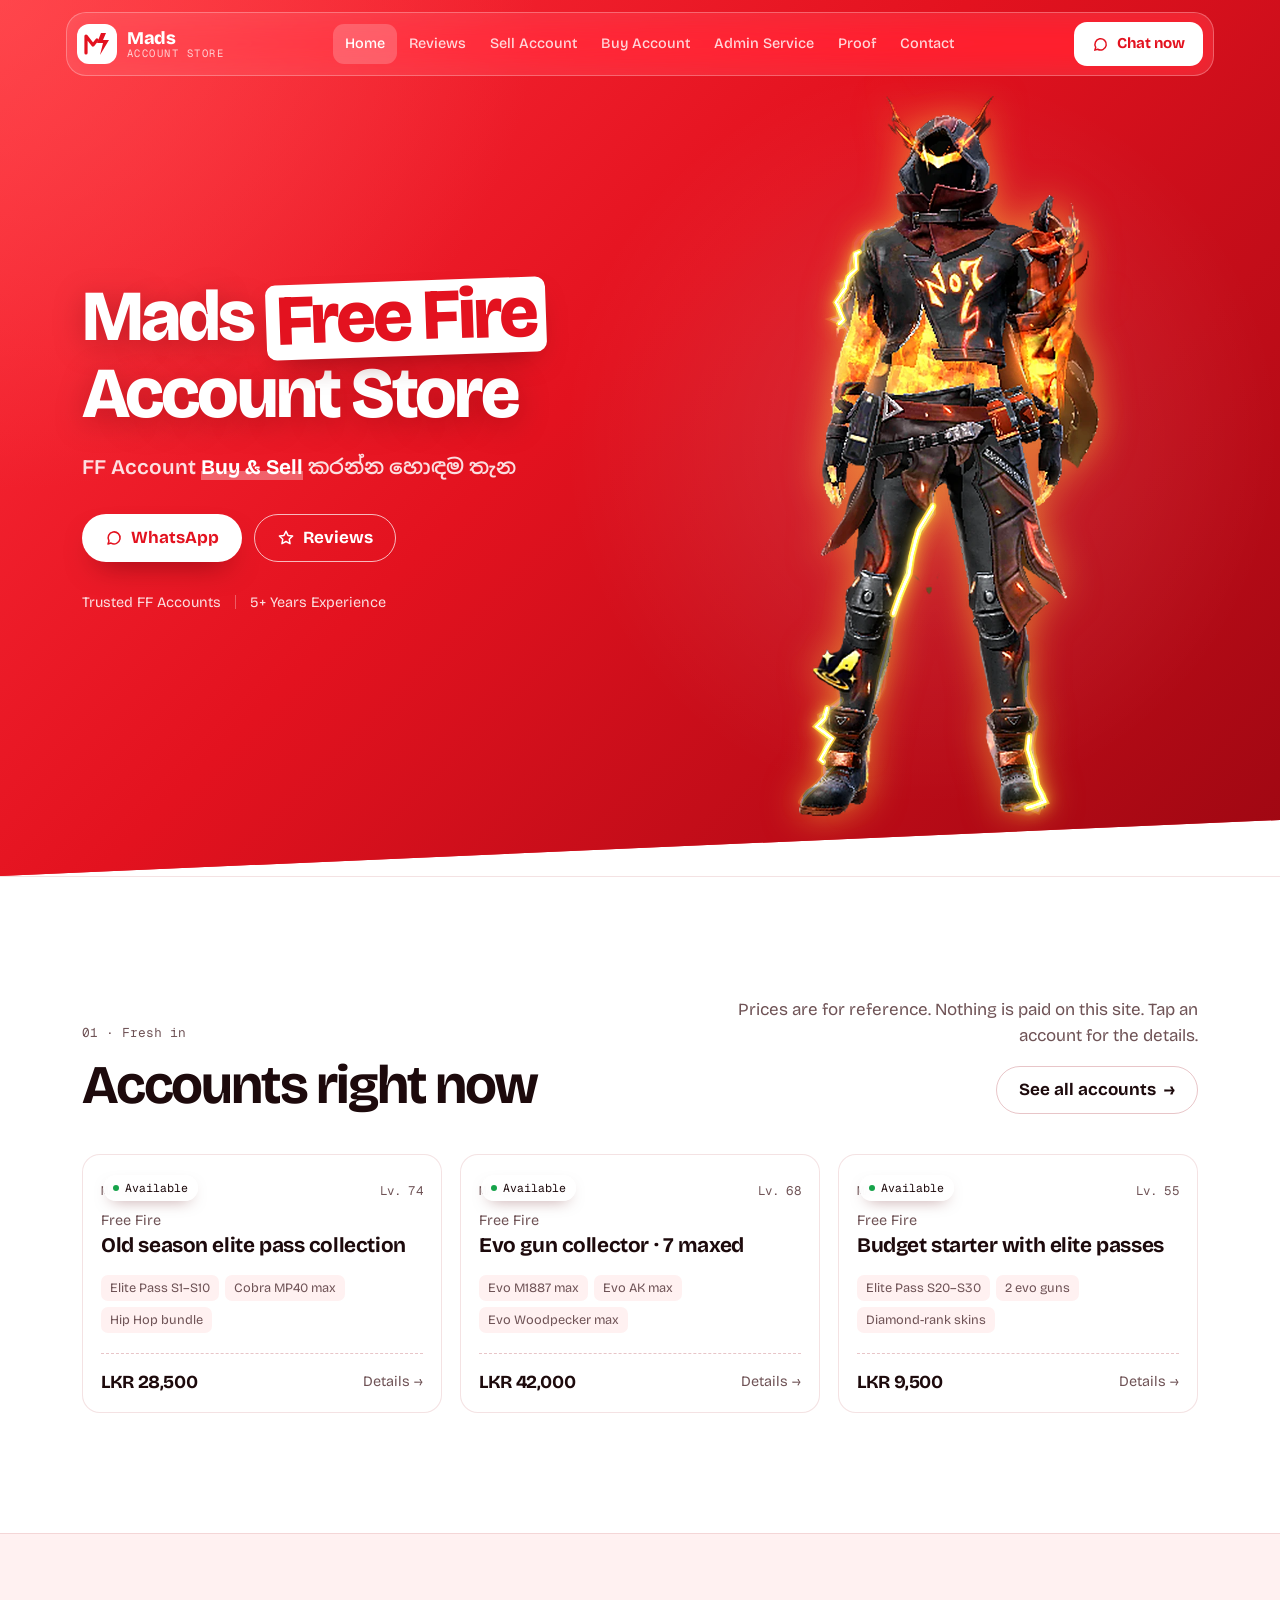
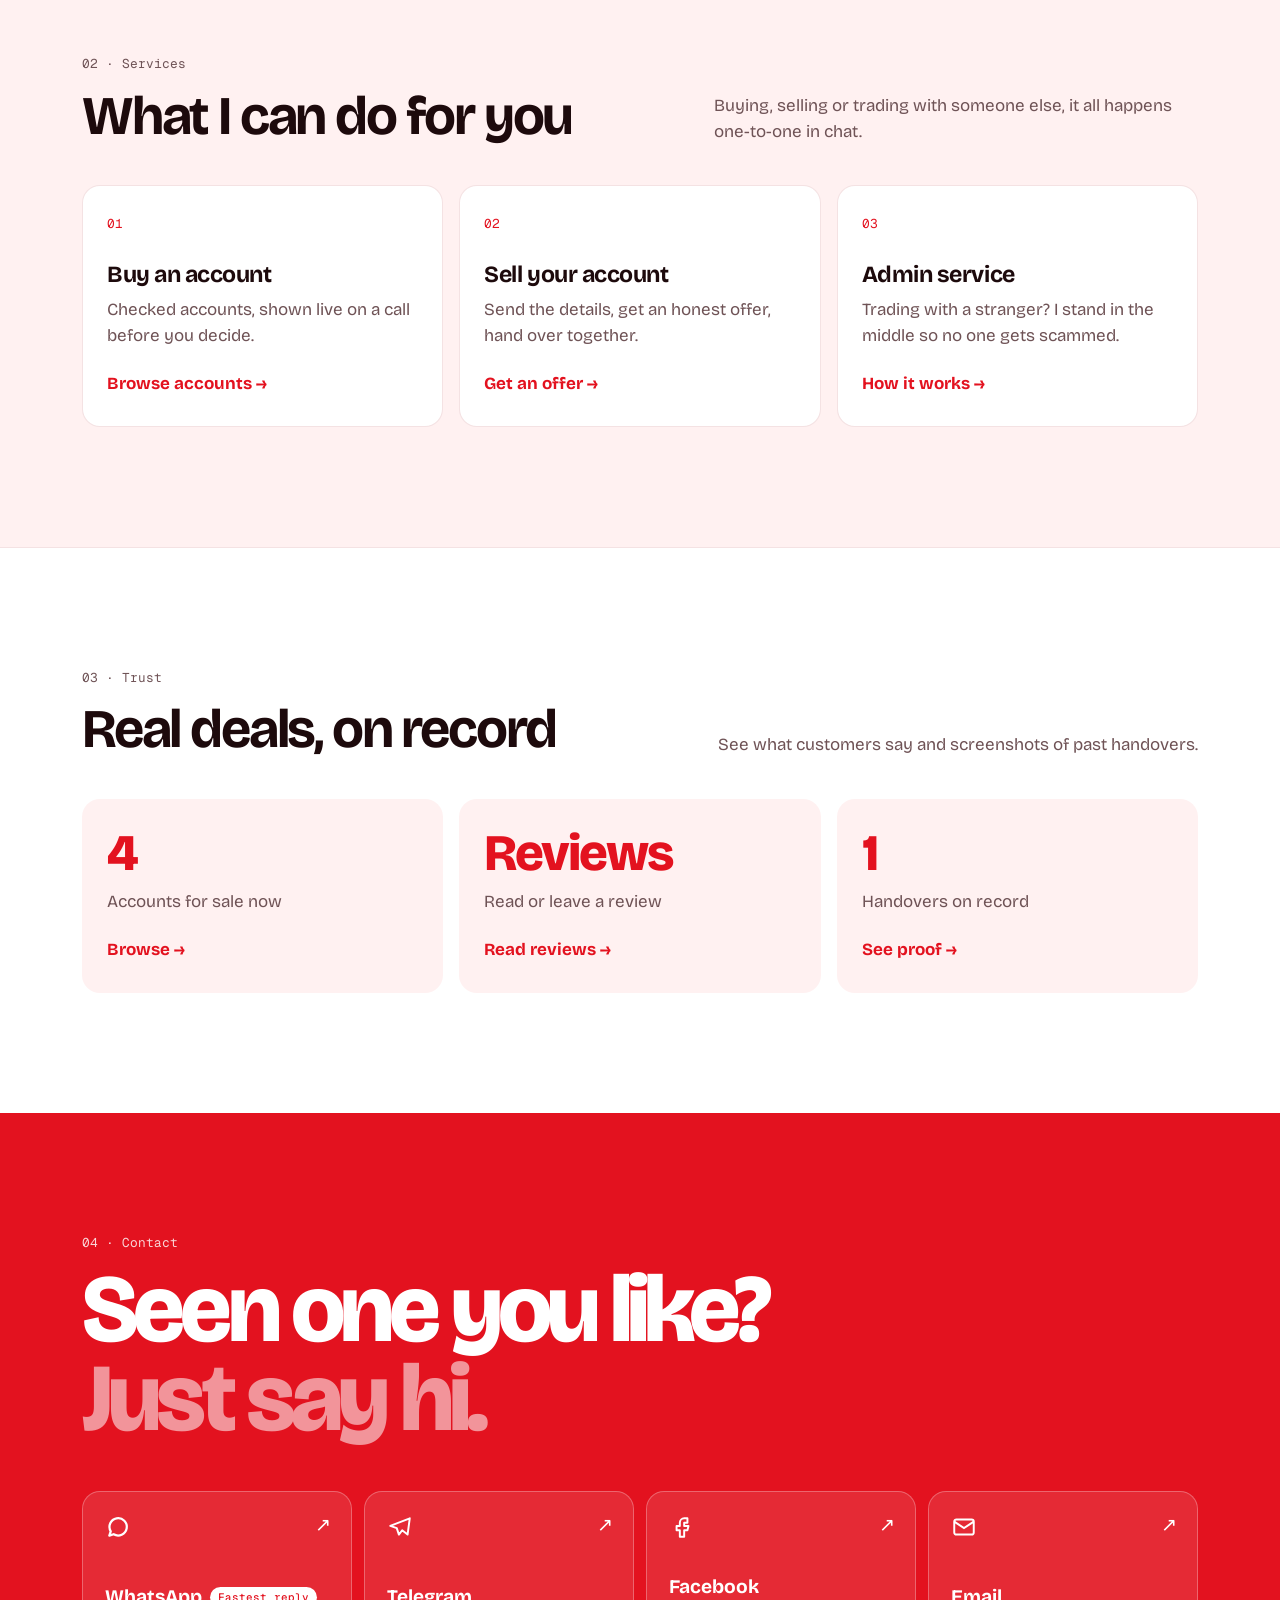
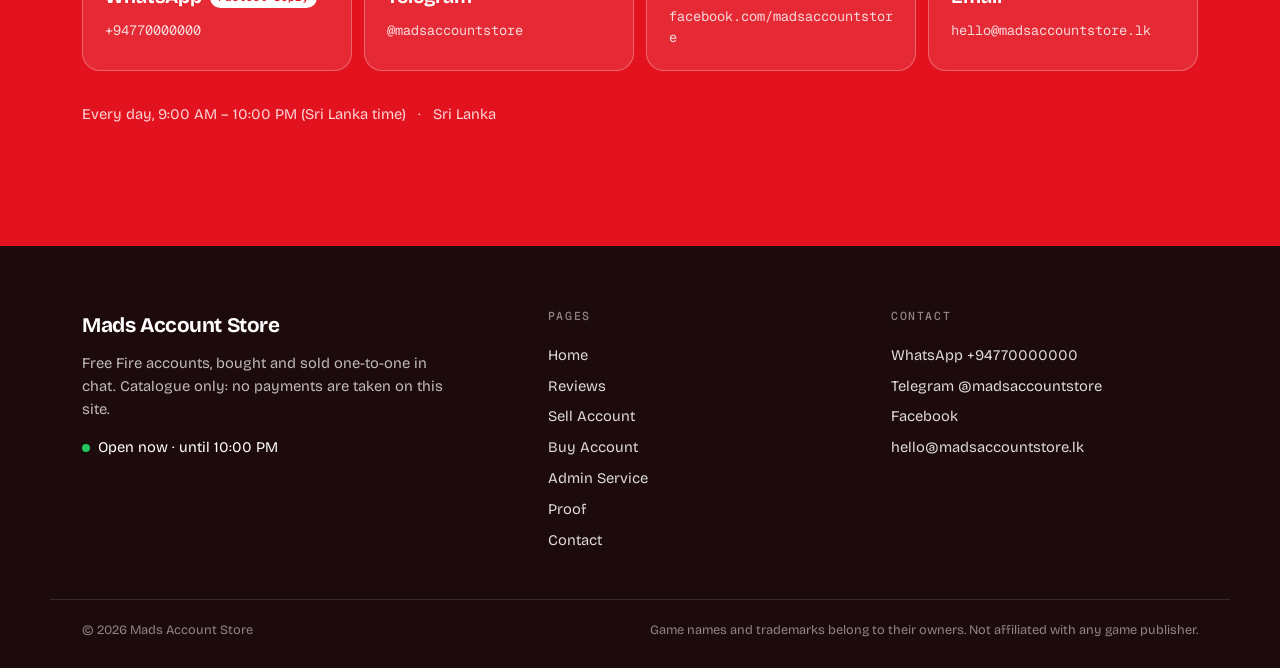
==== commit 564229f9: "Split the site into seven pages Home, Reviews, Sell Account, Buy Account, Admin Service, Proof and C" ====
--- a/index.html
+++ b/index.html
@@ -17,57 +17,11 @@
     />
     <link rel="stylesheet" href="assets/css/style.css" />
   </head>
-  <body>
-    <a class="skip" href="#listings">Skip to listings</a>
+  <body data-page="home">
+    <a class="skip" href="#main">Skip to content</a>
+    <div id="site-nav"></div>
 
-    <header class="nav-shell" id="nav">
-      <div class="nav-bar">
-        <a class="brand" href="#top" aria-label="Mads Account Store, back to top">
-          <span class="logo" aria-hidden="true">
-            <svg viewBox="0 0 40 40" width="40" height="40">
-              <rect width="40" height="40" rx="12" class="logo-bg" />
-              <path d="M9 29V12l7 9 4-5" class="logo-m" />
-              <path d="M24 9l-4 10h6l-3 12 9-15h-6l3-7z" class="logo-bolt" />
-            </svg>
-          </span>
-          <span class="brand-text">
-            <strong data-brand="first">Mads</strong>
-            <small data-brand="rest">Account Store</small>
-          </span>
-        </a>
-
-        <nav class="nav-links" aria-label="Main">
-          <span class="nav-pill" aria-hidden="true"></span>
-          <a href="#listings">Accounts</a>
-          <a href="#how">How it works</a>
-          <a href="#faq">FAQ</a>
-          <a href="#contact">Contact</a>
-        </nav>
-
-        <div class="nav-actions">
-          <span class="nav-status"><i aria-hidden="true"></i>Online now</span>
-          <a class="nav-cta" data-link="whatsapp" href="#contact" aria-label="Chat on WhatsApp">
-            <svg viewBox="0 0 24 24" width="17" height="17" aria-hidden="true"><path d="M4 20l1.3-4A8 8 0 1 1 8 18.7L4 20z" fill="none" stroke="currentColor" stroke-width="2.2" stroke-linejoin="round" /></svg>
-            <span>Chat now</span>
-          </a>
-          <button class="burger" type="button" aria-expanded="false" aria-controls="menu" aria-label="Open menu">
-            <span></span><span></span>
-          </button>
-        </div>
-      </div>
-
-      <div class="menu" id="menu" hidden>
-        <nav aria-label="Menu">
-          <a href="#listings"><span>01</span>Accounts</a>
-          <a href="#how"><span>02</span>How it works</a>
-          <a href="#faq"><span>03</span>FAQ</a>
-          <a href="#contact"><span>04</span>Contact</a>
-        </nav>
-        <a class="btn menu-cta" data-link="whatsapp" href="#contact">Chat on WhatsApp</a>
-      </div>
-    </header>
-
-    <main id="top">
+    <main id="main">
       <!-- Hero -->
       <section class="hero" aria-labelledby="hero-title">
         <div class="hero-bg" id="hero-bg" aria-hidden="true">
@@ -85,7 +39,7 @@
                 <svg viewBox="0 0 24 24" width="18" height="18" aria-hidden="true"><path d="M4 20l1.3-4A8 8 0 1 1 8 18.7L4 20z" fill="none" stroke="currentColor" stroke-width="2" stroke-linejoin="round" /></svg>
                 WhatsApp
               </a>
-              <a class="btn btn-cyan" id="reviews-link" href="#faq">
+              <a class="btn btn-cyan" href="reviews.html">
                 <svg viewBox="0 0 24 24" width="18" height="18" aria-hidden="true"><path d="M12 3l2.7 5.6 6.1.8-4.5 4.2 1.1 6-5.4-2.9-5.4 2.9 1.1-6L3.2 9.4l6.1-.8L12 3z" fill="none" stroke="currentColor" stroke-width="2" stroke-linejoin="round" /></svg>
                 Reviews
               </a>
@@ -96,80 +50,67 @@
         </div>
       </section>
 
-      <!-- Listings -->
-      <section class="section" id="listings">
+      <section class="section" id="featured">
         <div class="wrap">
           <div class="section-head">
             <div>
-              <p class="kicker">01 · Listings</p>
+              <p class="kicker">01 · Fresh in</p>
               <h2>Accounts right now</h2>
             </div>
-            <p class="section-note">
-              Prices are for reference. Nothing is paid on this site — tap any account to see the details and message me.
-            </p>
+            <div class="section-side">
+              <p class="section-note">Prices are for reference. Nothing is paid on this site. Tap an account for the details.</p>
+              <a class="btn btn-ghost" href="buy.html">See all accounts <span aria-hidden="true">→</span></a>
+            </div>
           </div>
-
-          <div class="toolbar">
-            <div class="chips" id="game-filter" role="group" aria-label="Filter by game"></div>
-            <label class="toggle">
-              <input type="checkbox" id="show-sold" />
-              <span>Show sold</span>
-            </label>
-          </div>
-
-          <ul class="grid" id="grid"></ul>
-          <p class="empty" id="empty" hidden>Nothing here right now. Message me — new accounts come in every week.</p>
+          <ul class="grid" id="featured-grid"></ul>
         </div>
       </section>
 
-      <!-- How it works -->
-      <section class="section section-alt" id="how">
+      <section class="section section-alt" id="services">
         <div class="wrap">
           <div class="section-head">
             <div>
-              <p class="kicker">02 · Process</p>
-              <h2>How buying works</h2>
+              <p class="kicker">02 · Services</p>
+              <h2>What I can do for you</h2>
             </div>
-            <p class="section-note">Everything happens one-to-one in chat. No accounts to sign up for, no card forms.</p>
+            <p class="section-note">Buying, selling or trading with someone else, it all happens one-to-one in chat.</p>
           </div>
-          <ol class="steps">
-            <li>
-              <span class="step-no">1</span>
-              <h3>Message me</h3>
-              <p>Send the listing number (like MA-101) on WhatsApp or Telegram. Ask anything.</p>
-            </li>
-            <li>
-              <span class="step-no">2</span>
-              <h3>See it live</h3>
-              <p>I show the account on a video call or screen-share: inventory, binds and login screen.</p>
-            </li>
-            <li>
-              <span class="step-no">3</span>
-              <h3>Agree the details</h3>
-              <p>We agree on price and payment method directly. Nothing is charged through this website.</p>
-            </li>
-            <li>
-              <span class="step-no">4</span>
-              <h3>Handover together</h3>
-              <p>Email and binds are moved to you step by step, and my recovery options are removed.</p>
-            </li>
-          </ol>
+          <div class="services">
+            <a class="service-card" href="buy.html">
+              <span class="service-no">01</span>
+              <h3>Buy an account</h3>
+              <p>Checked accounts, shown live on a call before you decide.</p>
+              <span class="service-link">Browse accounts <span aria-hidden="true">→</span></span>
+            </a>
+            <a class="service-card" href="sell.html">
+              <span class="service-no">02</span>
+              <h3>Sell your account</h3>
+              <p>Send the details, get an honest offer, hand over together.</p>
+              <span class="service-link">Get an offer <span aria-hidden="true">→</span></span>
+            </a>
+            <a class="service-card" href="admin.html">
+              <span class="service-no">03</span>
+              <h3>Admin service</h3>
+              <p>Trading with a stranger? I stand in the middle so no one gets scammed.</p>
+              <span class="service-link">How it works <span aria-hidden="true">→</span></span>
+            </a>
+          </div>
         </div>
       </section>
 
-      <!-- FAQ -->
-      <section class="section" id="faq">
-        <div class="wrap faq-wrap">
-          <div>
-            <p class="kicker">03 · Questions</p>
-            <h2>Good to know</h2>
-            <p class="section-note">Can't find your answer? Just ask — replies are usually within the hour.</p>
+      <section class="section" id="trust">
+        <div class="wrap">
+          <div class="section-head">
+            <div>
+              <p class="kicker">03 · Trust</p>
+              <h2>Real deals, on record</h2>
+            </div>
+            <p class="section-note">See what customers say and screenshots of past handovers.</p>
           </div>
-          <div class="faq" id="faq-list"></div>
+          <div class="trust-grid" id="trust-grid"></div>
         </div>
       </section>
 
-      <!-- Contact -->
       <section class="section contact" id="contact">
         <div class="wrap">
           <p class="kicker">04 · Contact</p>
@@ -184,25 +125,11 @@
       </section>
     </main>
 
-    <footer class="site-footer">
-      <div class="wrap footer-inner">
-        <p>© <span id="year"></span> <span data-shop="name">Mads Account Store</span>. Catalogue only — no payments are taken on this site.</p>
-        <p class="muted">Game names and trademarks belong to their owners. This shop is not affiliated with any game publisher.</p>
-      </div>
-    </footer>
-
-    <!-- Detail dialog -->
-    <dialog class="sheet" id="sheet" aria-labelledby="sheet-title">
-      <form method="dialog" class="sheet-close-form">
-        <button class="icon-btn" aria-label="Close">
-          <svg viewBox="0 0 24 24" width="20" height="20" aria-hidden="true"><path d="M6 6l12 12M18 6L6 18" stroke="currentColor" stroke-width="2" stroke-linecap="round" /></svg>
-        </button>
-      </form>
-      <div id="sheet-body"></div>
-    </dialog>
+    <div id="site-footer"></div>
 
     <script src="assets/js/config.js"></script>
     <script src="assets/js/electric.js"></script>
-    <script src="assets/js/app.js"></script>
+    <script src="assets/js/site.js"></script>
+    <script src="assets/js/pages/home.js"></script>
   </body>
 </html>
--- a/assets/css/style.css
+++ b/assets/css/style.css
@@ -240,9 +240,10 @@
 .nav-links a {
   position: relative;
   z-index: 1;
-  padding: 9px 15px;
+  padding: 9px 12px;
   border-radius: 11px;
-  font-size: 0.94rem;
+  font-size: 0.9rem;
+  white-space: nowrap;
   font-weight: 500;
   text-decoration: none;
   opacity: 0.82;
@@ -401,7 +402,7 @@
     display: none;
   }
 }
-@media (min-width: 900px) {
+@media (min-width: 1080px) {
   .nav-links {
     display: flex;
   }
@@ -413,10 +414,14 @@
     display: none !important;
   }
 }
-@media (min-width: 1140px) {
+@media (min-width: 1320px) {
   .nav-status {
     display: inline-flex;
   }
+}
+.nav-status.is-closed i {
+  background: #9a8e8f;
+  animation: none;
 }
 
 /* ─── Hero (always dark, like a game banner) ─────────────── */
@@ -511,7 +516,8 @@
   line-height: 1;
   text-shadow: 0 6px 30px rgba(90, 0, 8, 0.35);
 }
-.hero-title .hl {
+.hero-title .hl,
+.page-hero .hl {
   display: inline-block;
   padding: 0 0.14em 0.04em;
   margin: 0.04em 0;
@@ -1194,16 +1200,84 @@
 
 /* ─── Footer ─────────────────────────────────────────────── */
 .site-footer {
-  padding: 32px 0 40px;
-  font-size: 0.85rem;
-  color: var(--muted);
-}
-.footer-inner {
+  background: #1d0a0c;
+  color: rgba(255, 255, 255, 0.72);
+  padding: 64px 0 28px;
+  font-size: 0.92rem;
+}
+.footer-grid {
+  display: grid;
+  gap: 36px;
+}
+@media (min-width: 820px) {
+  .footer-grid {
+    grid-template-columns: 1.4fr 1fr 1fr;
+  }
+}
+.footer-brand strong {
+  display: block;
+  color: #fff;
+  font-size: 1.3rem;
+  letter-spacing: -0.02em;
+  margin-bottom: 10px;
+}
+.footer-brand p {
+  max-width: 38ch;
+}
+.footer-open {
+  display: inline-flex;
+  align-items: center;
+  gap: 8px;
+  margin-top: 16px;
+  color: #fff;
+}
+.footer-open i,
+.open-badge i {
+  width: 8px;
+  height: 8px;
+  border-radius: 50%;
+  background: #22c55e;
+}
+.footer-open.is-closed i,
+.open-badge.is-closed i {
+  background: #9a8e8f;
+}
+.site-footer h2 {
+  font-family: var(--mono);
+  font-size: 0.72rem;
+  font-weight: 500;
+  letter-spacing: 0.14em;
+  text-transform: uppercase;
+  color: rgba(255, 255, 255, 0.5);
+  margin-bottom: 14px;
+}
+.site-footer nav,
+.site-footer .footer-grid > div:last-child {
+  display: grid;
+  align-content: start;
+  gap: 8px;
+}
+.site-footer a {
+  text-decoration: none;
+  color: rgba(255, 255, 255, 0.85);
+  width: fit-content;
+  overflow-wrap: anywhere;
+}
+.site-footer a:hover {
+  color: #fff;
+  text-decoration: underline;
+}
+.footer-base {
   display: grid;
   gap: 6px;
+  margin-top: 48px;
+  padding-top: 20px;
+  border-top: 1px solid rgba(255, 255, 255, 0.12);
+  font-size: 0.8rem;
+  color: rgba(255, 255, 255, 0.5);
 }
 @media (min-width: 820px) {
-  .footer-inner {
+  .footer-base {
     grid-template-columns: 1fr auto;
   }
 }
@@ -1352,6 +1426,850 @@
   color: var(--muted);
 }
 
+/* ─── Shared bits for the inner pages ────────────────────── */
+.sr-only {
+  position: absolute;
+  width: 1px;
+  height: 1px;
+  overflow: hidden;
+  clip: rect(0 0 0 0);
+  white-space: nowrap;
+}
+[hidden] {
+  display: none !important;
+}
+
+.page-hero {
+  position: relative;
+  isolation: isolate;
+  overflow: hidden;
+  color: #fff;
+  background: var(--accent);
+  clip-path: polygon(0 0, 100% 0, 100% calc(100% - 40px), 0 100%);
+}
+.page-hero-bg {
+  position: absolute;
+  inset: 0;
+  z-index: -1;
+  background:
+    repeating-linear-gradient(115deg, transparent 0 80px, rgba(255, 255, 255, 0.07) 80px 82px),
+    radial-gradient(60% 80% at 0% 0%, rgba(255, 90, 90, 0.55), transparent 70%),
+    linear-gradient(135deg, #ff2d3a 0%, #e3121f 45%, #9e0712 100%);
+}
+.page-hero-inner {
+  padding-top: 132px;
+  padding-bottom: 96px;
+}
+@media (min-width: 960px) {
+  .page-hero-inner {
+    padding-top: 160px;
+    padding-bottom: 120px;
+  }
+}
+.page-kicker {
+  font-family: var(--mono);
+  font-size: 0.78rem;
+  letter-spacing: 0.16em;
+  text-transform: uppercase;
+  opacity: 0.85;
+  margin-bottom: 16px;
+}
+.page-hero h1 {
+  font-size: clamp(2.3rem, 6vw, 4.4rem);
+  font-weight: 800;
+  letter-spacing: -0.04em;
+  line-height: 1.02;
+  max-width: 16ch;
+  text-shadow: 0 6px 30px rgba(90, 0, 8, 0.35);
+}
+.page-lead {
+  margin-top: 20px;
+  max-width: 52ch;
+  font-size: 1.1rem;
+  color: rgba(255, 255, 255, 0.9);
+}
+.section-tight {
+  padding-top: 48px;
+  border-top: 0;
+}
+.section-side {
+  display: grid;
+  gap: 16px;
+  justify-items: start;
+}
+@media (min-width: 820px) {
+  .section-side {
+    justify-items: end;
+    text-align: right;
+  }
+}
+.btn-light {
+  background: #fff;
+  color: var(--accent);
+}
+.link-btn {
+  background: none;
+  border: 0;
+  padding: 8px 4px;
+  color: var(--muted);
+  font-weight: 500;
+  text-decoration: underline;
+  text-underline-offset: 3px;
+  cursor: pointer;
+}
+.link-btn:hover {
+  color: var(--accent);
+}
+.result-count {
+  font-family: var(--mono);
+  font-size: 0.8rem;
+  color: var(--muted);
+  margin: 18px 0 14px;
+}
+.empty-state {
+  text-align: center;
+  padding: 56px 20px;
+  border: 1px dashed var(--line-strong);
+  border-radius: var(--radius);
+  background: var(--surface-2);
+}
+.empty-state h2 {
+  font-size: 1.5rem;
+  margin-bottom: 8px;
+}
+.empty-state p {
+  color: var(--muted);
+  max-width: 44ch;
+  margin: 0 auto 20px;
+}
+
+/* Home: services + trust */
+.services,
+.trust-grid,
+.cards-3 {
+  display: grid;
+  gap: 16px;
+}
+@media (min-width: 820px) {
+  .services,
+  .trust-grid,
+  .cards-3 {
+    grid-template-columns: repeat(3, 1fr);
+  }
+}
+.service-card,
+.trust-tile,
+.info-card {
+  position: relative;
+  display: flex;
+  flex-direction: column;
+  gap: 10px;
+  padding: 28px 24px;
+  border-radius: var(--radius);
+  background: var(--bg);
+  border: 1px solid var(--line);
+  text-decoration: none;
+  transition: transform 0.25s cubic-bezier(0.2, 0.8, 0.2, 1), box-shadow 0.25s, border-color 0.25s;
+}
+a.service-card:hover,
+a.trust-tile:hover {
+  transform: translateY(-4px);
+  border-color: var(--line-strong);
+  box-shadow: var(--shadow);
+}
+.service-no,
+.info-icon {
+  font-family: var(--mono);
+  font-size: 0.8rem;
+  color: var(--accent);
+  margin-bottom: 18px;
+}
+.service-card h3,
+.info-card h2 {
+  font-size: 1.45rem;
+}
+.service-card p,
+.info-card p {
+  color: var(--muted);
+}
+.service-link {
+  margin-top: auto;
+  padding-top: 12px;
+  font-weight: 700;
+  color: var(--accent);
+}
+.trust-tile {
+  background: var(--surface-2);
+  border-color: transparent;
+}
+.trust-value {
+  font-size: clamp(2.2rem, 5vw, 3.2rem);
+  font-weight: 800;
+  letter-spacing: -0.04em;
+  line-height: 1;
+  color: var(--accent);
+}
+.trust-label {
+  color: var(--muted);
+}
+
+/* Buy: filters */
+.filters {
+  display: flex;
+  flex-wrap: wrap;
+  gap: 10px;
+  align-items: center;
+}
+.search {
+  flex: 1 1 260px;
+  display: flex;
+  align-items: center;
+  gap: 10px;
+  height: 48px;
+  padding: 0 16px;
+  border: 1px solid var(--line-strong);
+  border-radius: 14px;
+  background: var(--bg);
+  color: var(--muted);
+}
+.search:focus-within {
+  border-color: var(--accent);
+  box-shadow: 0 0 0 3px rgba(227, 18, 31, 0.12);
+}
+.search input {
+  flex: 1;
+  min-width: 0;
+  border: 0;
+  outline: 0;
+  background: none;
+  font: inherit;
+  color: var(--text);
+}
+.segmented {
+  display: inline-flex;
+  padding: 4px;
+  border-radius: 14px;
+  background: var(--surface-2);
+  overflow-x: auto;
+  max-width: 100%;
+}
+.segmented button {
+  flex: none;
+  border: 0;
+  background: none;
+  padding: 9px 14px;
+  border-radius: 10px;
+  font-size: 0.9rem;
+  font-weight: 500;
+  color: var(--muted);
+  cursor: pointer;
+}
+.segmented button[aria-pressed="true"] {
+  background: var(--bg);
+  color: var(--accent);
+  box-shadow: 0 4px 12px -6px rgba(120, 10, 20, 0.35);
+}
+.select select,
+.field input,
+.field select,
+.field textarea {
+  width: 100%;
+  height: 48px;
+  padding: 0 14px;
+  border: 1px solid var(--line-strong);
+  border-radius: 14px;
+  background: var(--bg);
+  color: var(--text);
+  font: inherit;
+  transition: border-color 0.2s, box-shadow 0.2s;
+}
+.select select,
+.field select {
+  appearance: none;
+  padding-right: 40px;
+  background-image: url("data:image/svg+xml,%3Csvg xmlns='http://www.w3.org/2000/svg' width='12' height='8'%3E%3Cpath d='M1 1l5 5 5-5' fill='none' stroke='%23e3121f' stroke-width='2'/%3E%3C/svg%3E");
+  background-repeat: no-repeat;
+  background-position: right 14px center;
+  cursor: pointer;
+}
+.select {
+  flex: 0 1 200px;
+}
+.field textarea {
+  height: auto;
+  padding: 12px 14px;
+  resize: vertical;
+}
+.field input:focus,
+.field select:focus,
+.field textarea:focus,
+.select select:focus {
+  outline: 0;
+  border-color: var(--accent);
+  box-shadow: 0 0 0 3px rgba(227, 18, 31, 0.12);
+}
+
+/* Forms */
+.split {
+  display: grid;
+  gap: 24px;
+  align-items: start;
+}
+@media (min-width: 960px) {
+  .split {
+    grid-template-columns: 1.4fr 0.6fr;
+  }
+  .aside {
+    position: sticky;
+    top: 96px;
+  }
+}
+.form-card {
+  padding: 28px 22px;
+  border-radius: calc(var(--radius) + 4px);
+  background: var(--bg);
+  border: 1px solid var(--line);
+  box-shadow: var(--shadow);
+}
+@media (min-width: 720px) {
+  .form-card {
+    padding: 36px;
+  }
+}
+.form-card h2 {
+  font-size: 1.8rem;
+}
+.form-intro {
+  margin: 10px 0 24px;
+  color: var(--muted);
+}
+.form-card fieldset {
+  border: 0;
+  padding: 0;
+  margin: 0 0 8px;
+}
+.form-card legend {
+  font-family: var(--mono);
+  font-size: 0.72rem;
+  letter-spacing: 0.14em;
+  text-transform: uppercase;
+  color: var(--accent);
+  margin-bottom: 12px;
+}
+.field {
+  display: grid;
+  gap: 6px;
+  margin-bottom: 16px;
+}
+.field > label {
+  font-weight: 600;
+  font-size: 0.95rem;
+}
+.optional {
+  font-weight: 400;
+  font-size: 0.8rem;
+  color: var(--muted);
+}
+.field-row {
+  display: grid;
+  gap: 0 16px;
+}
+@media (min-width: 620px) {
+  .field-row {
+    grid-template-columns: 1fr 1fr;
+  }
+}
+.field-hint {
+  font-size: 0.82rem;
+  color: var(--muted);
+}
+.field-error {
+  font-size: 0.84rem;
+  font-weight: 600;
+  color: var(--accent);
+}
+.field-error:empty {
+  display: none;
+}
+.has-error input,
+.has-error select,
+.has-error textarea {
+  border-color: var(--accent);
+  background: #fff7f7;
+}
+.input-prefix {
+  display: flex;
+  align-items: center;
+  border: 1px solid var(--line-strong);
+  border-radius: 14px;
+  overflow: hidden;
+}
+.input-prefix span {
+  padding: 0 12px;
+  font-family: var(--mono);
+  font-size: 0.82rem;
+  color: var(--muted);
+  background: var(--surface-2);
+  align-self: stretch;
+  display: grid;
+  place-items: center;
+}
+.field .input-prefix input {
+  border: 0;
+  border-radius: 0;
+}
+.input-prefix:focus-within {
+  border-color: var(--accent);
+  box-shadow: 0 0 0 3px rgba(227, 18, 31, 0.12);
+}
+.field .input-prefix input:focus {
+  box-shadow: none;
+}
+.check {
+  display: flex !important;
+  grid-template-columns: none;
+  align-items: flex-start;
+  gap: 12px;
+  padding: 14px 16px;
+  border-radius: 14px;
+  background: var(--surface-2);
+  cursor: pointer;
+}
+.check input {
+  width: 20px;
+  height: 20px;
+  margin: 2px 0 0;
+  flex: none;
+  accent-color: var(--accent);
+}
+.check .field-error {
+  flex-basis: 100%;
+}
+.check {
+  flex-wrap: wrap;
+}
+.check span {
+  flex: 1;
+}
+.radio-pills {
+  display: flex;
+  flex-wrap: wrap;
+  gap: 8px;
+  margin-bottom: 12px;
+}
+.radio-pills input {
+  position: absolute;
+  opacity: 0;
+}
+.radio-pills span {
+  display: inline-block;
+  padding: 10px 18px;
+  border-radius: 999px;
+  border: 1px solid var(--line-strong);
+  font-weight: 500;
+  cursor: pointer;
+  transition: background 0.2s, color 0.2s, border-color 0.2s;
+}
+.radio-pills input:checked + span {
+  background: var(--accent);
+  border-color: var(--accent);
+  color: #fff;
+}
+.radio-pills input:focus-visible + span {
+  outline: 2px solid var(--accent);
+  outline-offset: 2px;
+}
+.form-actions {
+  display: flex;
+  flex-wrap: wrap;
+  align-items: center;
+  gap: 10px;
+  margin-top: 24px;
+}
+.form-actions .btn[type="submit"] {
+  flex: 1 1 220px;
+}
+.aside {
+  display: grid;
+  gap: 16px;
+}
+.aside-card {
+  padding: 26px 24px;
+  border-radius: var(--radius);
+  background: var(--surface-2);
+}
+.aside-card h2 {
+  font-size: 1.3rem;
+  margin-bottom: 14px;
+}
+.aside-card p {
+  color: var(--muted);
+}
+.aside-red {
+  background: var(--accent);
+  color: #fff;
+}
+.aside-red p {
+  color: rgba(255, 255, 255, 0.85);
+  margin-bottom: 16px;
+}
+.aside-red .ticks li::before {
+  background: #fff;
+}
+.aside-red .ticks {
+  margin: 0;
+}
+.mini-steps {
+  margin: 0;
+  padding-left: 20px;
+  display: grid;
+  gap: 12px;
+  color: var(--muted);
+}
+.mini-steps strong {
+  color: var(--text);
+}
+.mini-steps li::marker {
+  color: var(--accent);
+  font-weight: 700;
+}
+.link-list {
+  list-style: none;
+  margin: 0;
+  padding: 0;
+  display: grid;
+  gap: 4px;
+}
+.link-list a {
+  display: block;
+  padding: 10px 0;
+  border-bottom: 1px solid var(--line);
+  text-decoration: none;
+  font-weight: 600;
+}
+.link-list a:hover {
+  color: var(--accent);
+}
+
+/* Admin: fee estimate */
+.fee-card {
+  background: var(--bg);
+  border: 1px solid var(--line);
+  box-shadow: var(--shadow);
+}
+.fee-amount {
+  font-size: 2.6rem;
+  font-weight: 800;
+  letter-spacing: -0.04em;
+  color: var(--accent);
+  line-height: 1.1;
+}
+.fee-card .fee-note {
+  margin: 6px 0 18px;
+}
+.fee-rows {
+  display: grid;
+  gap: 8px;
+  margin: 0 0 16px;
+  padding: 14px 0;
+  border-top: 1px dashed var(--line-strong);
+  border-bottom: 1px dashed var(--line-strong);
+}
+.fee-rows div {
+  display: flex;
+  justify-content: space-between;
+}
+.fee-rows dt {
+  color: var(--muted);
+}
+.fee-rows dd {
+  margin: 0;
+  font-weight: 600;
+}
+
+/* Reviews */
+.rating-card {
+  display: grid;
+  gap: 24px;
+  align-items: center;
+  padding: 28px;
+  margin-bottom: 28px;
+  border-radius: calc(var(--radius) + 4px);
+  background: var(--bg);
+  border: 1px solid var(--line);
+  box-shadow: var(--shadow);
+}
+@media (min-width: 820px) {
+  .rating-card {
+    grid-template-columns: auto 1fr auto;
+    gap: 48px;
+  }
+}
+.rating-score {
+  display: grid;
+  justify-items: start;
+  gap: 6px;
+}
+.rating-score strong {
+  font-size: 3.6rem;
+  font-weight: 800;
+  letter-spacing: -0.05em;
+  line-height: 1;
+}
+.rating-score > span:last-child {
+  color: var(--muted);
+  font-size: 0.9rem;
+}
+.stars {
+  display: inline-flex;
+  gap: 2px;
+}
+.stars svg {
+  fill: #e5d6d7;
+}
+.stars .on svg {
+  fill: #f5a524;
+}
+.rating-bars {
+  display: grid;
+  gap: 6px;
+}
+.bar-row {
+  display: grid;
+  grid-template-columns: 32px 1fr 24px;
+  align-items: center;
+  gap: 10px;
+  font-family: var(--mono);
+  font-size: 0.8rem;
+  color: var(--muted);
+}
+.bar {
+  height: 8px;
+  border-radius: 99px;
+  background: var(--surface-2);
+  overflow: hidden;
+}
+.bar i {
+  display: block;
+  height: 100%;
+  border-radius: inherit;
+  background: var(--accent);
+}
+.reviews {
+  list-style: none;
+  margin: 0;
+  padding: 0;
+  display: grid;
+  gap: 16px;
+}
+@media (min-width: 820px) {
+  .reviews {
+    grid-template-columns: 1fr 1fr;
+  }
+}
+.review {
+  padding: 22px;
+  border-radius: var(--radius);
+  border: 1px solid var(--line);
+}
+.review-head {
+  display: flex;
+  align-items: center;
+  gap: 12px;
+  margin-bottom: 12px;
+}
+.review-head div {
+  display: grid;
+  flex: 1;
+}
+.review-head time {
+  font-size: 0.8rem;
+  color: var(--muted);
+}
+.avatar {
+  display: grid;
+  place-items: center;
+  width: 40px;
+  height: 40px;
+  border-radius: 50%;
+  background: var(--accent);
+  color: #fff;
+  font-weight: 700;
+}
+.review-account {
+  display: inline-block;
+  margin-top: 12px;
+  font-family: var(--mono);
+  font-size: 0.78rem;
+  color: var(--accent);
+}
+.star-input {
+  display: inline-flex;
+  flex-direction: row-reverse;
+  gap: 4px;
+  margin-bottom: 12px;
+}
+.star-input input {
+  position: absolute;
+  opacity: 0;
+}
+.star-input label {
+  width: 40px;
+  height: 40px;
+  cursor: pointer;
+  background: url("data:image/svg+xml,%3Csvg xmlns='http://www.w3.org/2000/svg' viewBox='0 0 24 24'%3E%3Cpath d='M12 3l2.7 5.6 6.1.8-4.5 4.2 1.1 6-5.4-2.9-5.4 2.9 1.1-6L3.2 9.4l6.1-.8L12 3z' fill='%23e5d6d7'/%3E%3C/svg%3E")
+    center / 34px no-repeat;
+  transition: transform 0.15s;
+}
+.star-input input:checked ~ label,
+.star-input label:hover,
+.star-input label:hover ~ label {
+  background-image: url("data:image/svg+xml,%3Csvg xmlns='http://www.w3.org/2000/svg' viewBox='0 0 24 24'%3E%3Cpath d='M12 3l2.7 5.6 6.1.8-4.5 4.2 1.1 6-5.4-2.9-5.4 2.9 1.1-6L3.2 9.4l6.1-.8L12 3z' fill='%23f5a524'/%3E%3C/svg%3E");
+}
+.star-input label:hover {
+  transform: scale(1.12);
+}
+.star-input input:focus-visible + label {
+  outline: 2px solid var(--accent);
+  border-radius: 8px;
+}
+
+/* Proof */
+.gallery {
+  list-style: none;
+  margin: 0;
+  padding: 0;
+  display: grid;
+  gap: 14px;
+  grid-template-columns: repeat(auto-fill, minmax(min(100%, 220px), 1fr));
+}
+.shot {
+  position: relative;
+  display: block;
+  width: 100%;
+  aspect-ratio: 3 / 4;
+  padding: 0;
+  border: 0;
+  border-radius: var(--radius);
+  overflow: hidden;
+  background: var(--surface-2);
+  cursor: zoom-in;
+}
+.shot img {
+  width: 100%;
+  height: 100%;
+  object-fit: cover;
+  transition: transform 0.4s;
+}
+.shot:hover img {
+  transform: scale(1.04);
+}
+.shot-meta {
+  position: absolute;
+  inset: auto 0 0;
+  display: grid;
+  gap: 2px;
+  padding: 36px 14px 14px;
+  text-align: left;
+  color: #fff;
+  background: linear-gradient(transparent, rgba(30, 0, 4, 0.85));
+}
+.shot-type {
+  width: fit-content;
+  padding: 2px 8px;
+  border-radius: 99px;
+  background: var(--accent);
+  font-family: var(--mono);
+  font-size: 0.7rem;
+}
+.shot-cap {
+  font-weight: 600;
+}
+.shot-meta time {
+  font-size: 0.78rem;
+  opacity: 0.8;
+}
+.lightbox {
+  width: min(900px, calc(100% - 24px));
+  max-height: calc(100dvh - 24px);
+  padding: 0;
+  border: 0;
+  background: transparent;
+  overflow: visible;
+}
+.lightbox::backdrop {
+  background: rgba(20, 2, 4, 0.88);
+}
+.lightbox figure {
+  margin: 0;
+  display: grid;
+  gap: 12px;
+  justify-items: center;
+}
+.lightbox img {
+  max-height: calc(100dvh - 120px);
+  border-radius: 14px;
+}
+.lightbox figcaption {
+  color: #fff;
+  text-align: center;
+}
+.lightbox .icon-btn {
+  position: fixed;
+  z-index: 2;
+}
+.lb-close {
+  top: 16px;
+  right: 16px;
+}
+.lb-prev,
+.lb-next {
+  top: 50%;
+  transform: translateY(-50%);
+}
+.lb-prev {
+  left: 12px;
+}
+.lb-next {
+  right: 12px;
+}
+
+/* Contact page */
+.contact-page {
+  padding-top: 64px;
+}
+.open-badge {
+  display: inline-flex;
+  align-items: center;
+  gap: 8px;
+  margin-bottom: 24px;
+  padding: 8px 14px;
+  border-radius: 99px;
+  background: rgba(255, 255, 255, 0.16);
+  font-weight: 600;
+}
+
+/* Toast */
+.toast {
+  position: fixed;
+  left: 50%;
+  bottom: 24px;
+  z-index: 60;
+  transform: translate(-50%, 20px);
+  padding: 12px 20px;
+  border-radius: 14px;
+  background: #1d0a0c;
+  color: #fff;
+  font-weight: 600;
+  opacity: 0;
+  pointer-events: none;
+  transition: opacity 0.25s, transform 0.25s;
+}
+.toast.is-on {
+  opacity: 1;
+  transform: translate(-50%, 0);
+}
+
 /* ─── Motion preferences ─────────────────────────────────── */
 @media (prefers-reduced-motion: reduce) {
   *,
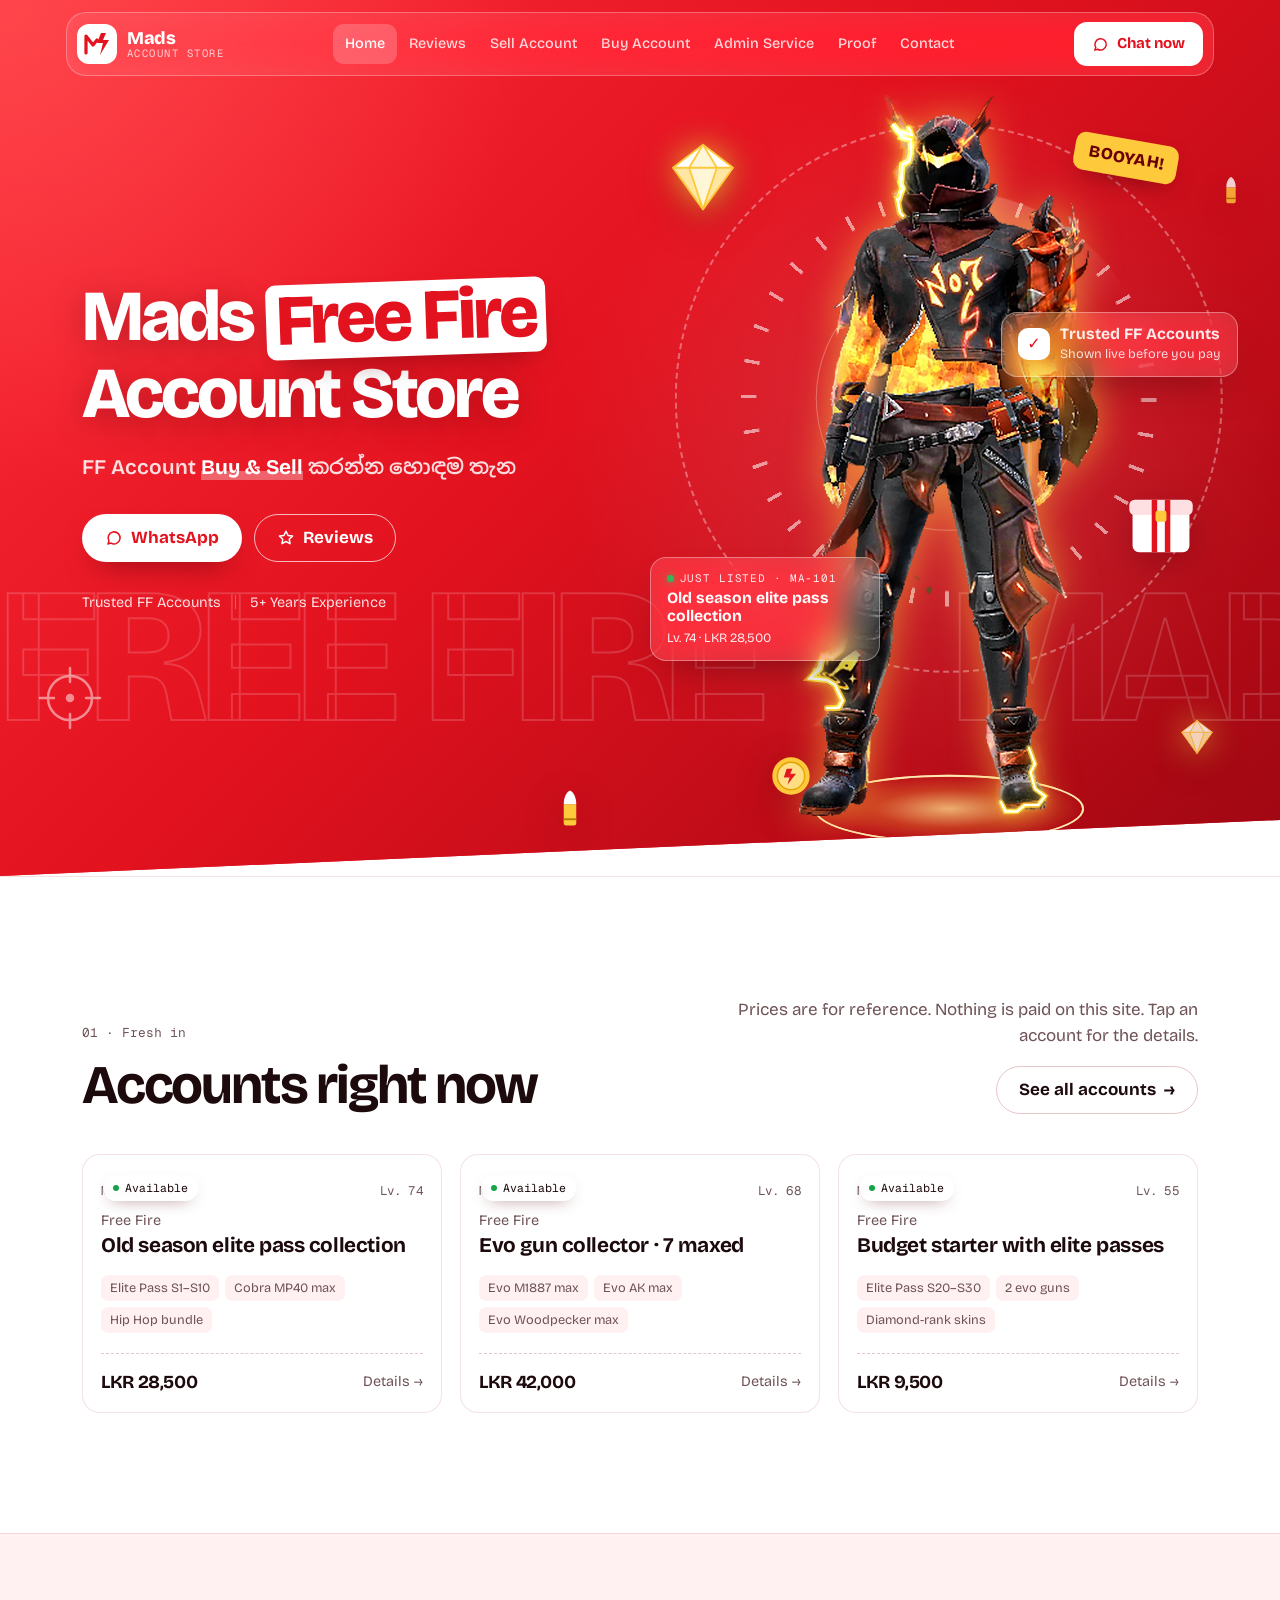
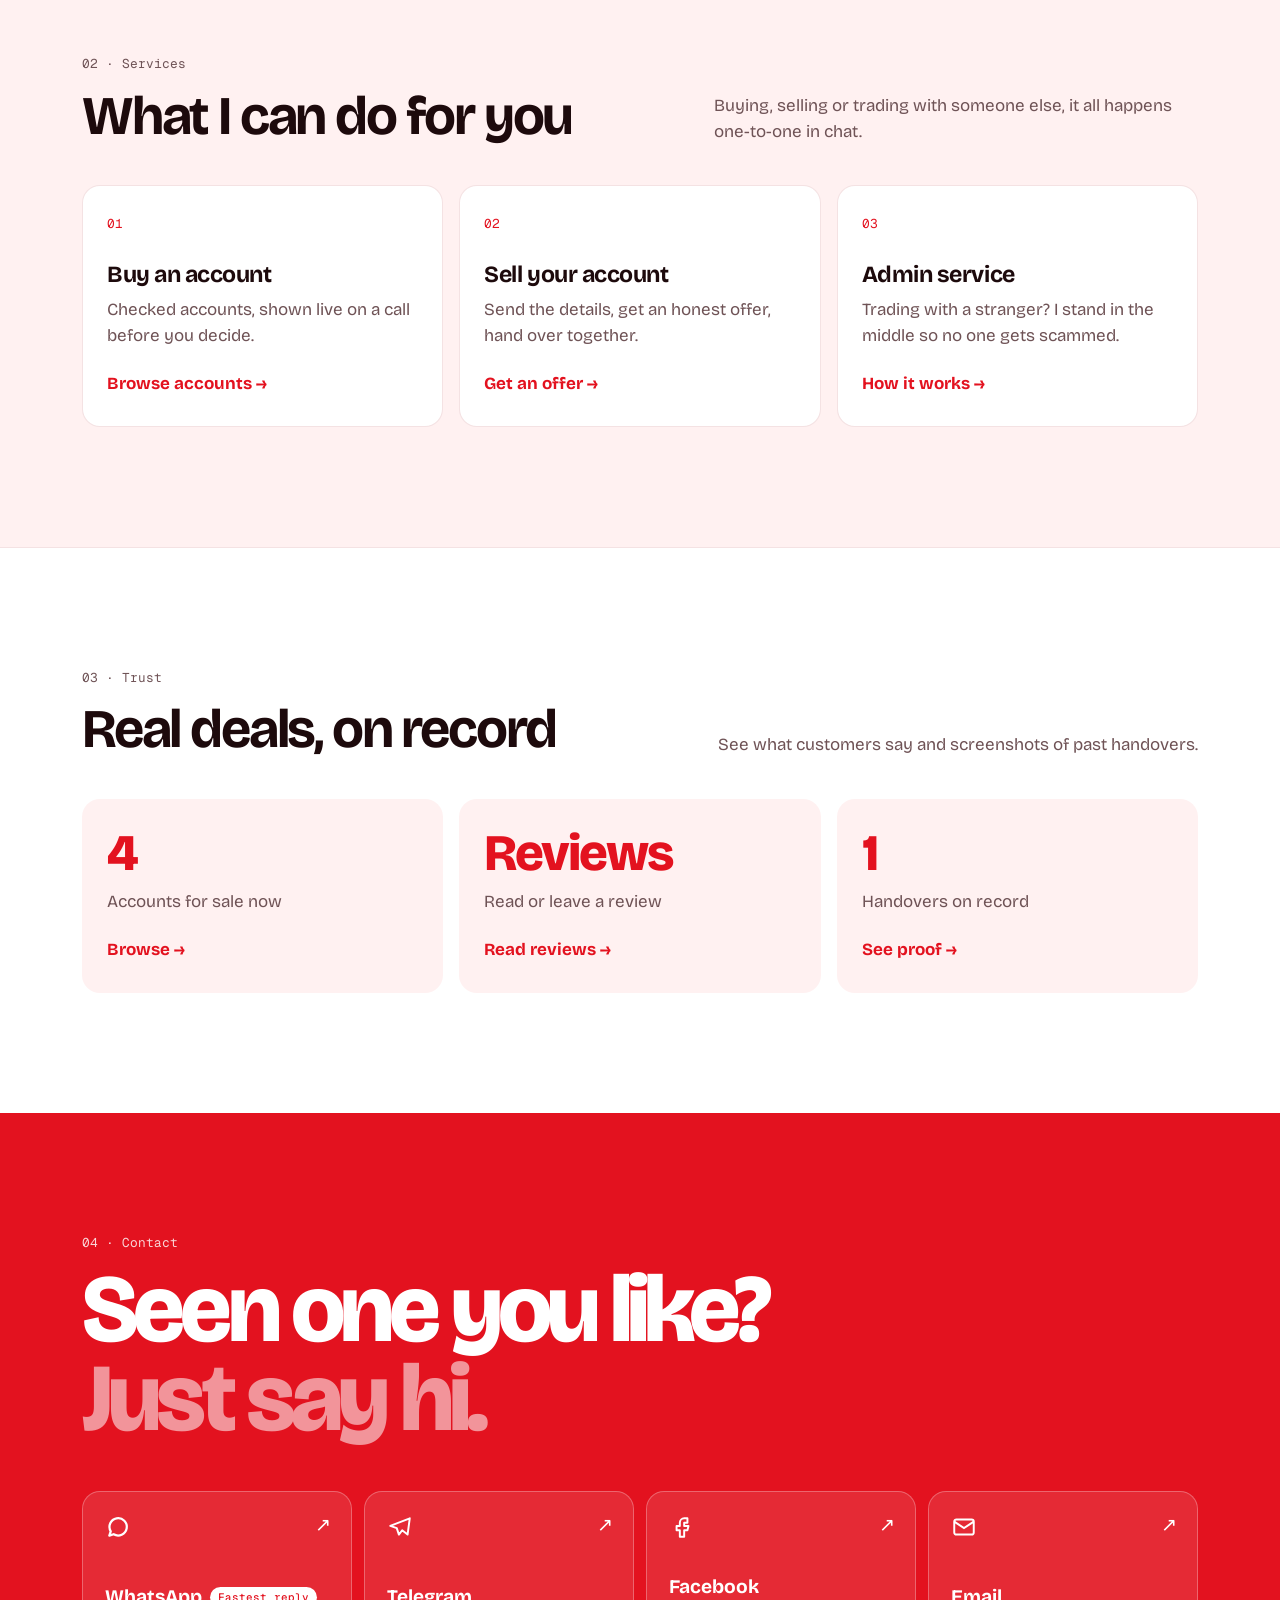
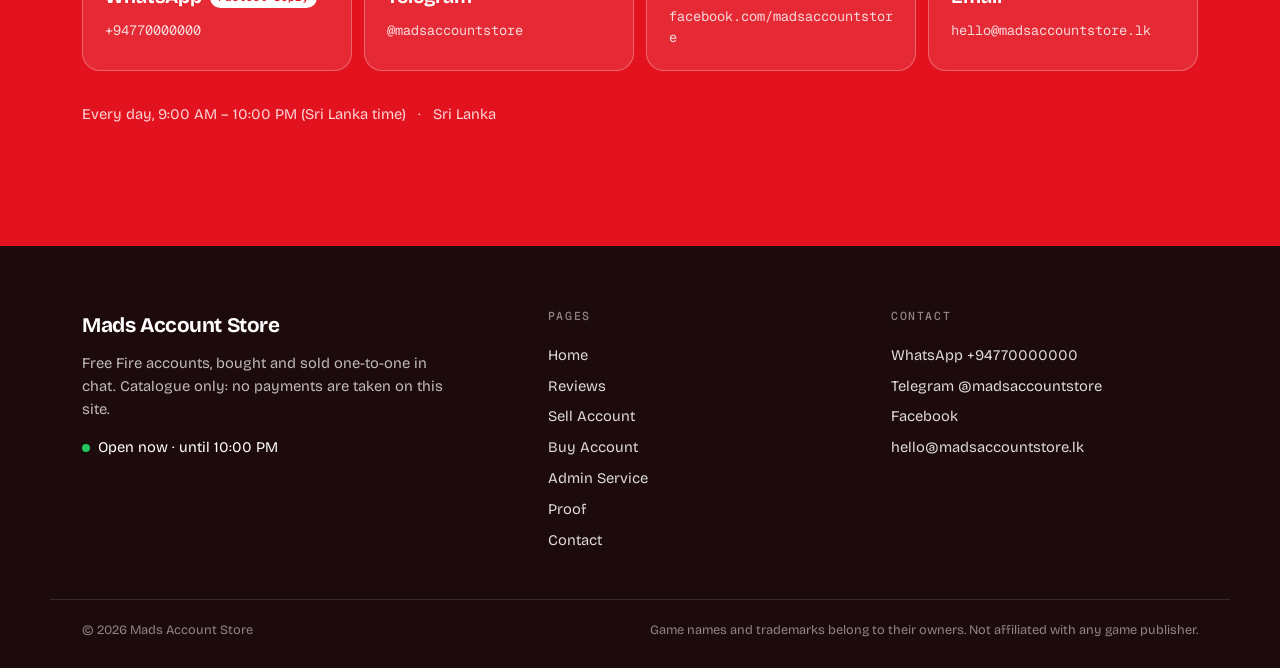
==== commit e1f0d6a5: "Bring the home hero to life - Floating game objects (gems, loot crate, ammo, coin, crosshair) that  " ====
--- a/index.html
+++ b/index.html
@@ -26,6 +26,16 @@
       <section class="hero" aria-labelledby="hero-title">
         <div class="hero-bg" id="hero-bg" aria-hidden="true">
           <div class="hero-particles" id="hero-particles"></div>
+          <div class="hero-marquee" data-depth="6"><div class="marquee-track" id="marquee"></div></div>
+        </div>
+        <div class="hero-objects" id="hero-objects" aria-hidden="true">
+          <span class="obj obj-gem" data-depth="34"><i><svg viewBox="0 0 64 64"><path class="f1" d="M32 4 58 24 32 60 6 24z"/><path class="f2" d="M6 24h52L32 60z"/><path class="f3" d="M20 24 32 4l12 20-12 36z"/><path class="edge" d="M32 4 58 24 32 60 6 24zM6 24h52M20 24l12 36 12-36M20 24 32 4l12 20"/></svg></i></span>
+          <span class="obj obj-crate" data-depth="22"><i><svg viewBox="0 0 64 64"><rect class="box" x="6" y="14" width="52" height="42" rx="6"/><rect class="lid" x="3" y="8" width="58" height="14" rx="5"/><path class="strap" d="M26 8v48M38 8v48"/><rect class="lock" x="27" y="18" width="10" height="10" rx="2"/></svg></i></span>
+          <span class="obj obj-ammo" data-depth="44"><i><svg viewBox="0 0 64 64"><path class="shell" d="M22 26h20v30a4 4 0 0 1-4 4H26a4 4 0 0 1-4-4z"/><path class="tip" d="M22 26c0-12 5-20 10-22 5 2 10 10 10 22z"/><path class="band" d="M22 50h20"/></svg></i></span>
+          <span class="obj obj-ammo obj-ammo-2" data-depth="18"><i><svg viewBox="0 0 64 64"><path class="shell" d="M22 26h20v30a4 4 0 0 1-4 4H26a4 4 0 0 1-4-4z"/><path class="tip" d="M22 26c0-12 5-20 10-22 5 2 10 10 10 22z"/><path class="band" d="M22 50h20"/></svg></i></span>
+          <span class="obj obj-cross" data-depth="12"><i><svg viewBox="0 0 64 64"><circle cx="32" cy="32" r="22"/><circle cx="32" cy="32" r="3" class="dot"/><path d="M32 2v14M32 48v14M2 32h14M48 32h14"/></svg></i></span>
+          <span class="obj obj-coin" data-depth="28"><i><svg viewBox="0 0 64 64"><ellipse class="rim" cx="32" cy="32" rx="26" ry="26"/><ellipse class="face" cx="32" cy="32" rx="19" ry="19"/><path class="mark" d="M26 22l-4 12h8l-3 10 12-15h-8l3-7z"/></svg></i></span>
+          <span class="obj obj-gem obj-gem-2" data-depth="40"><i><svg viewBox="0 0 64 64"><path class="f1" d="M32 4 58 24 32 60 6 24z"/><path class="f2" d="M6 24h52L32 60z"/><path class="f3" d="M20 24 32 4l12 20-12 36z"/><path class="edge" d="M32 4 58 24 32 60 6 24zM6 24h52M20 24l12 36 12-36M20 24 32 4l12 20"/></svg></i></span>
         </div>
         <div class="wrap hero-inner">
           <div class="hero-copy">
@@ -46,7 +56,7 @@
             </div>
             <ul class="hero-trust" id="hero-trust"></ul>
           </div>
-          <div class="hero-figure" id="hero-figure" aria-hidden="true"></div>
+          <div class="hero-figure" id="hero-figure" data-depth="-10"></div>
         </div>
       </section>
 
--- a/assets/css/style.css
+++ b/assets/css/style.css
@@ -1426,6 +1426,363 @@
   color: var(--muted);
 }
 
+/* ─── Hero motion layer ──────────────────────────────────── */
+/* Giant outlined words drifting behind everything */
+.hero-marquee {
+  position: absolute;
+  left: 0;
+  right: 0;
+  bottom: 14%;
+  overflow: hidden;
+  pointer-events: none;
+}
+.marquee-track {
+  display: flex;
+  width: max-content;
+  animation: marquee 60s linear infinite;
+}
+.marquee-track > div {
+  display: flex;
+  align-items: center;
+  gap: 0.35em;
+  padding-right: 0.35em;
+  font-size: clamp(5rem, 15vw, 13rem);
+  font-weight: 800;
+  letter-spacing: -0.04em;
+  line-height: 1;
+  text-transform: uppercase;
+  white-space: nowrap;
+  color: transparent;
+  -webkit-text-stroke: 2px rgba(255, 255, 255, 0.16);
+}
+.marquee-track b {
+  font-size: 0.4em;
+  -webkit-text-stroke: 0;
+  color: rgba(255, 255, 255, 0.2);
+}
+@keyframes marquee {
+  to {
+    transform: translateX(-50%);
+  }
+}
+
+/* Floating game objects */
+.hero-objects {
+  position: absolute;
+  inset: 0;
+  z-index: 0;
+  pointer-events: none;
+}
+.hero-inner {
+  position: relative;
+  z-index: 1;
+}
+.obj {
+  position: absolute;
+  width: var(--w, 56px);
+  opacity: 0;
+  transition: opacity 0.8s ease var(--in, 0.4s), scale 0.8s cubic-bezier(0.2, 1.4, 0.4, 1) var(--in, 0.4s);
+  scale: 0.4;
+}
+.hero.is-in .obj {
+  opacity: var(--o, 1);
+  scale: 1;
+}
+.obj i {
+  display: block;
+  animation: bob var(--t, 6s) ease-in-out infinite;
+  animation-delay: var(--d, 0s);
+}
+.obj svg {
+  display: block;
+  width: 100%;
+  overflow: visible;
+  filter: drop-shadow(0 10px 18px rgba(90, 0, 8, 0.35));
+}
+@keyframes bob {
+  0%, 100% { transform: translateY(0) rotate(var(--r, 0deg)); }
+  50% { transform: translateY(-16px) rotate(calc(var(--r, 0deg) + 8deg)); }
+}
+/* gem */
+.obj-gem { --w: 74px; --r: -10deg; --t: 5.5s; --in: 0.5s; left: 52%; top: 16%; }
+.obj-gem-2 { --w: 38px; --r: 14deg; --t: 4.6s; --d: -2s; --in: 0.9s; --o: 0.85; left: 92%; top: 82%; }
+.obj-gem .f1 { fill: #fff; }
+.obj-gem .f2 { fill: #ffe7a3; }
+.obj-gem .f3 { fill: #fff6d8; }
+.obj-gem .edge { fill: none; stroke: #ffc93c; stroke-width: 1.6; stroke-linejoin: round; }
+.obj-gem svg { filter: drop-shadow(0 0 16px rgba(255, 210, 63, 0.8)) drop-shadow(0 10px 18px rgba(90, 0, 8, 0.35)); }
+/* crate */
+.obj-crate { --w: 70px; --r: 8deg; --t: 7s; --d: -3s; --in: 0.7s; left: 88%; top: 56%; }
+.obj-crate .box { fill: #fff; }
+.obj-crate .lid { fill: #ffe0e2; }
+.obj-crate .strap { stroke: #e3121f; stroke-width: 5; }
+.obj-crate .lock { fill: #ffc93c; }
+/* ammo */
+.obj-ammo { --w: 40px; --r: 28deg; --t: 4.8s; --d: -1s; --in: 0.8s; left: 43%; top: 90%; }
+.obj-ammo-2 { --w: 30px; --r: -35deg; --t: 5.8s; --d: -3.5s; --in: 1s; --o: 0.8; left: 95%; top: 20%; }
+.obj-ammo .shell { fill: #ffc93c; }
+.obj-ammo .tip { fill: #fff; }
+.obj-ammo .band { stroke: #b37a00; stroke-width: 3; }
+/* crosshair */
+.obj-cross { --w: 64px; --t: 9s; --in: 1.1s; --o: 0.5; left: 3%; top: 76%; }
+.obj-cross svg { fill: none; stroke: #fff; stroke-width: 2.5; stroke-linecap: round; filter: none; animation: spin 18s linear infinite; }
+.obj-cross .dot { fill: #fff; }
+/* coin */
+.obj-coin { --w: 46px; --r: -12deg; --t: 6.2s; --d: -2.4s; --in: 0.6s; left: 60%; top: 86%; }
+.obj-coin .rim { fill: #ffc93c; }
+.obj-coin .face { fill: #ffe08a; stroke: #e0a100; stroke-width: 2; }
+.obj-coin .mark { fill: #e3121f; }
+.obj-coin i { animation-name: bob, flip; animation-duration: var(--t), 3.6s; animation-timing-function: ease-in-out, linear; }
+@keyframes flip {
+  50% { scale: 0.2 1; }
+}
+
+/* HUD rings behind the character */
+.hud {
+  position: absolute;
+  left: 50%;
+  top: 42%;
+  width: min(560px, 110%);
+  aspect-ratio: 1;
+  translate: -50% -50%;
+  pointer-events: none;
+}
+.hud-ring {
+  position: absolute;
+  border-radius: 50%;
+}
+.hud-ring.r1 {
+  inset: 0;
+  border: 2px dashed rgba(255, 255, 255, 0.35);
+  animation: spin 40s linear infinite;
+}
+.hud-ring.r2 {
+  inset: 12%;
+  background: repeating-conic-gradient(rgba(255, 255, 255, 0.55) 0 1deg, transparent 1deg 10deg);
+  -webkit-mask: radial-gradient(closest-side, transparent 92%, #000 93% 100%);
+  mask: radial-gradient(closest-side, transparent 92%, #000 93% 100%);
+  animation: spin 26s linear infinite reverse;
+}
+.hud-ring.r3 {
+  inset: 26%;
+  background: radial-gradient(closest-side, rgba(255, 255, 255, 0.28), rgba(255, 255, 255, 0.05) 70%, transparent);
+  box-shadow: 0 0 0 1px rgba(255, 255, 255, 0.3);
+  animation: breathe 3.2s ease-in-out infinite;
+}
+.hud-sweep {
+  position: absolute;
+  inset: 12%;
+  border-radius: 50%;
+  background: conic-gradient(from 0deg, rgba(255, 255, 255, 0.28), transparent 60deg);
+  animation: spin 4.5s linear infinite;
+  -webkit-mask: radial-gradient(closest-side, #000 99%, transparent);
+  mask: radial-gradient(closest-side, #000 99%, transparent);
+}
+@keyframes hover-y {
+  50% { translate: 0 -10px; }
+}
+@keyframes breathe {
+  50% { scale: 1.06; opacity: 0.7; }
+}
+.hero-figure.has-character {
+  position: relative;
+}
+.hero-figure .char-wrap {
+  z-index: 1;
+}
+.hero-figure .hero-character {
+  position: relative;
+  z-index: 1;
+}
+
+/* Glow + shockwave where the character stands */
+.char-ground {
+  position: absolute;
+  left: 50%;
+  bottom: 1%;
+  width: 90%;
+  aspect-ratio: 4 / 1;
+  translate: -50% 50%;
+  z-index: 0;
+  border-radius: 50%;
+  background: radial-gradient(closest-side, rgba(255, 230, 140, 0.75), rgba(255, 200, 60, 0.25) 55%, transparent);
+}
+.char-ground i {
+  position: absolute;
+  inset: 0;
+  border-radius: 50%;
+  border: 2px solid rgba(255, 240, 180, 0.8);
+  animation: shock 2.6s ease-out infinite;
+}
+.char-ground i + i {
+  animation-delay: 1.3s;
+}
+@keyframes shock {
+  from { scale: 0.3; opacity: 1; }
+  to { scale: 1.6; opacity: 0; }
+}
+
+/* Floating glass chips next to the character */
+.hud-chip {
+  position: absolute;
+  z-index: 2;
+  display: grid;
+  gap: 2px;
+  text-align: left;
+  padding: 12px 16px;
+  border-radius: 16px;
+  color: #fff;
+  font: inherit;
+  background: rgba(255, 255, 255, 0.14);
+  border: 1px solid rgba(255, 255, 255, 0.35);
+  -webkit-backdrop-filter: blur(14px) saturate(1.3);
+  backdrop-filter: blur(14px) saturate(1.3);
+  box-shadow: 0 20px 40px -20px rgba(60, 0, 6, 0.6);
+  opacity: 0;
+  transition: opacity 0.7s ease 1s, transform 0.7s cubic-bezier(0.2, 0.8, 0.2, 1) 1s;
+}
+.hero.is-in .hud-chip {
+  opacity: 1;
+  transform: none;
+}
+.hud-chip strong {
+  font-size: 0.98rem;
+  line-height: 1.2;
+}
+.hud-chip span {
+  font-size: 0.8rem;
+  opacity: 0.9;
+}
+.chip-a {
+  left: -10%;
+  top: 64%;
+  max-width: 230px;
+  cursor: pointer;
+  transform: translateX(-20px);
+  animation: hover-y 7s ease-in-out infinite;
+}
+.chip-a:hover {
+  background: rgba(255, 255, 255, 0.24);
+}
+.chip-kicker {
+  display: inline-flex;
+  align-items: center;
+  gap: 6px;
+  font-family: var(--mono);
+  font-size: 0.68rem !important;
+  letter-spacing: 0.08em;
+  text-transform: uppercase;
+}
+.chip-kicker i {
+  width: 7px;
+  height: 7px;
+  border-radius: 50%;
+  background: #22c55e;
+  box-shadow: 0 0 8px #22c55e;
+}
+.chip-b {
+  right: -8%;
+  top: 30%;
+  display: flex;
+  align-items: center;
+  gap: 10px;
+  transform: translateX(20px);
+  transition-delay: 1.25s;
+  animation: hover-y 8s ease-in-out -3s infinite;
+}
+.chip-b > span:last-child {
+  display: grid;
+}
+.chip-check {
+  display: grid;
+  place-items: center;
+  width: 32px;
+  height: 32px;
+  border-radius: 10px;
+  background: #fff;
+  color: var(--accent);
+  font-weight: 800;
+  opacity: 1 !important;
+  font-size: 1rem !important;
+}
+.booyah {
+  position: absolute;
+  z-index: 2;
+  right: 4%;
+  top: 6%;
+  padding: 6px 14px;
+  border-radius: 10px;
+  background: #ffc93c;
+  color: #6b0008;
+  font-weight: 800;
+  font-size: 1.05rem;
+  letter-spacing: 0.02em;
+  box-shadow: 0 10px 24px -10px rgba(60, 0, 6, 0.6);
+  rotate: 10deg;
+  opacity: 0;
+  scale: 0.3;
+  transition: opacity 0.4s ease 1.5s, scale 0.6s cubic-bezier(0.2, 1.6, 0.4, 1) 1.5s;
+}
+.hero.is-in .booyah {
+  opacity: 1;
+  scale: 1;
+  animation: wiggle 4s ease-in-out 2.2s infinite;
+}
+@keyframes wiggle {
+  0%, 86%, 100% { rotate: 10deg; }
+  90% { rotate: 2deg; }
+  94% { rotate: 16deg; }
+}
+
+/* Entrance */
+.hero-title > span,
+.hero-sub,
+.hero-actions,
+.hero-trust {
+  opacity: 0;
+  transform: translateY(26px);
+  transition: opacity 0.7s ease, transform 0.8s cubic-bezier(0.2, 0.8, 0.2, 1);
+}
+.hero-title > span:nth-child(2) { transition-delay: 0.1s; }
+.hero-title > span:nth-child(3) { transition-delay: 0.2s; }
+.hero-sub { transition-delay: 0.3s; }
+.hero-actions { transition-delay: 0.4s; }
+.hero-trust { transition-delay: 0.5s; }
+.hero.is-in .hero-title > span,
+.hero.is-in .hero-sub,
+.hero.is-in .hero-actions,
+.hero.is-in .hero-trust {
+  opacity: 1;
+  transform: none;
+}
+.hero.is-in .hero-title .hl {
+  transform: rotate(-2deg);
+}
+.hero-figure {
+  opacity: 0;
+  transition: opacity 0.9s ease 0.2s;
+}
+.hero.is-in .hero-figure {
+  opacity: 1;
+}
+
+/* Phones: keep a few objects, smaller and away from the text */
+@media (max-width: 899px) {
+  .obj-crate, .obj-ammo-2, .obj-cross, .obj-gem-2 { display: none; }
+  .obj-gem { --w: 42px; left: 6%; top: 52%; }
+  .obj-ammo { --w: 30px; left: 6%; top: 62%; }
+  .obj-coin { --w: 34px; left: 84%; top: 86%; }
+  .hero-marquee { bottom: 6%; }
+  .hud { top: 45%; width: 110%; }
+  .chip-a,
+  .chip-b { display: none; }
+  .booyah { font-size: 0.85rem; right: 2%; top: 4%; }
+}
+@media (min-width: 900px) and (max-width: 1180px) {
+  .chip-a { left: -6%; top: 66%; }
+  .chip-b { right: -2%; }
+}
+
 /* ─── Shared bits for the inner pages ────────────────────── */
 .sr-only {
   position: absolute;
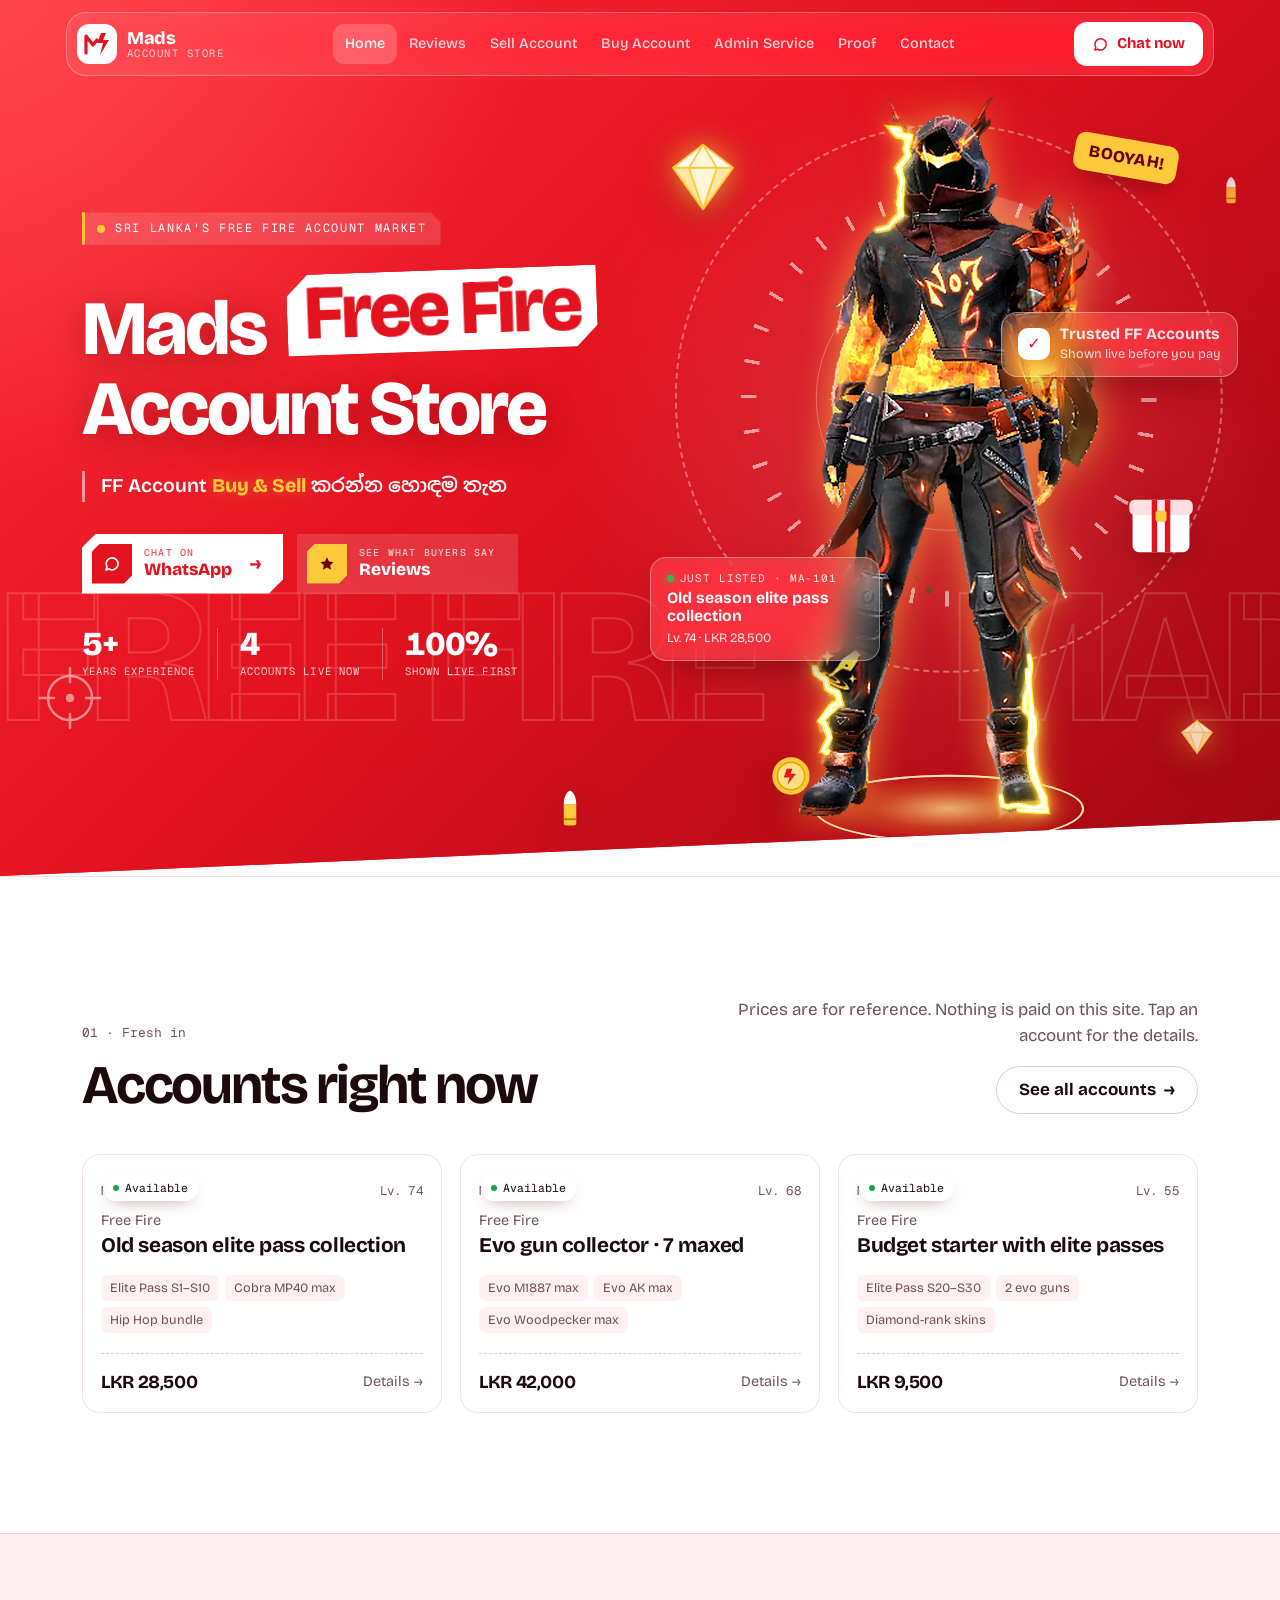
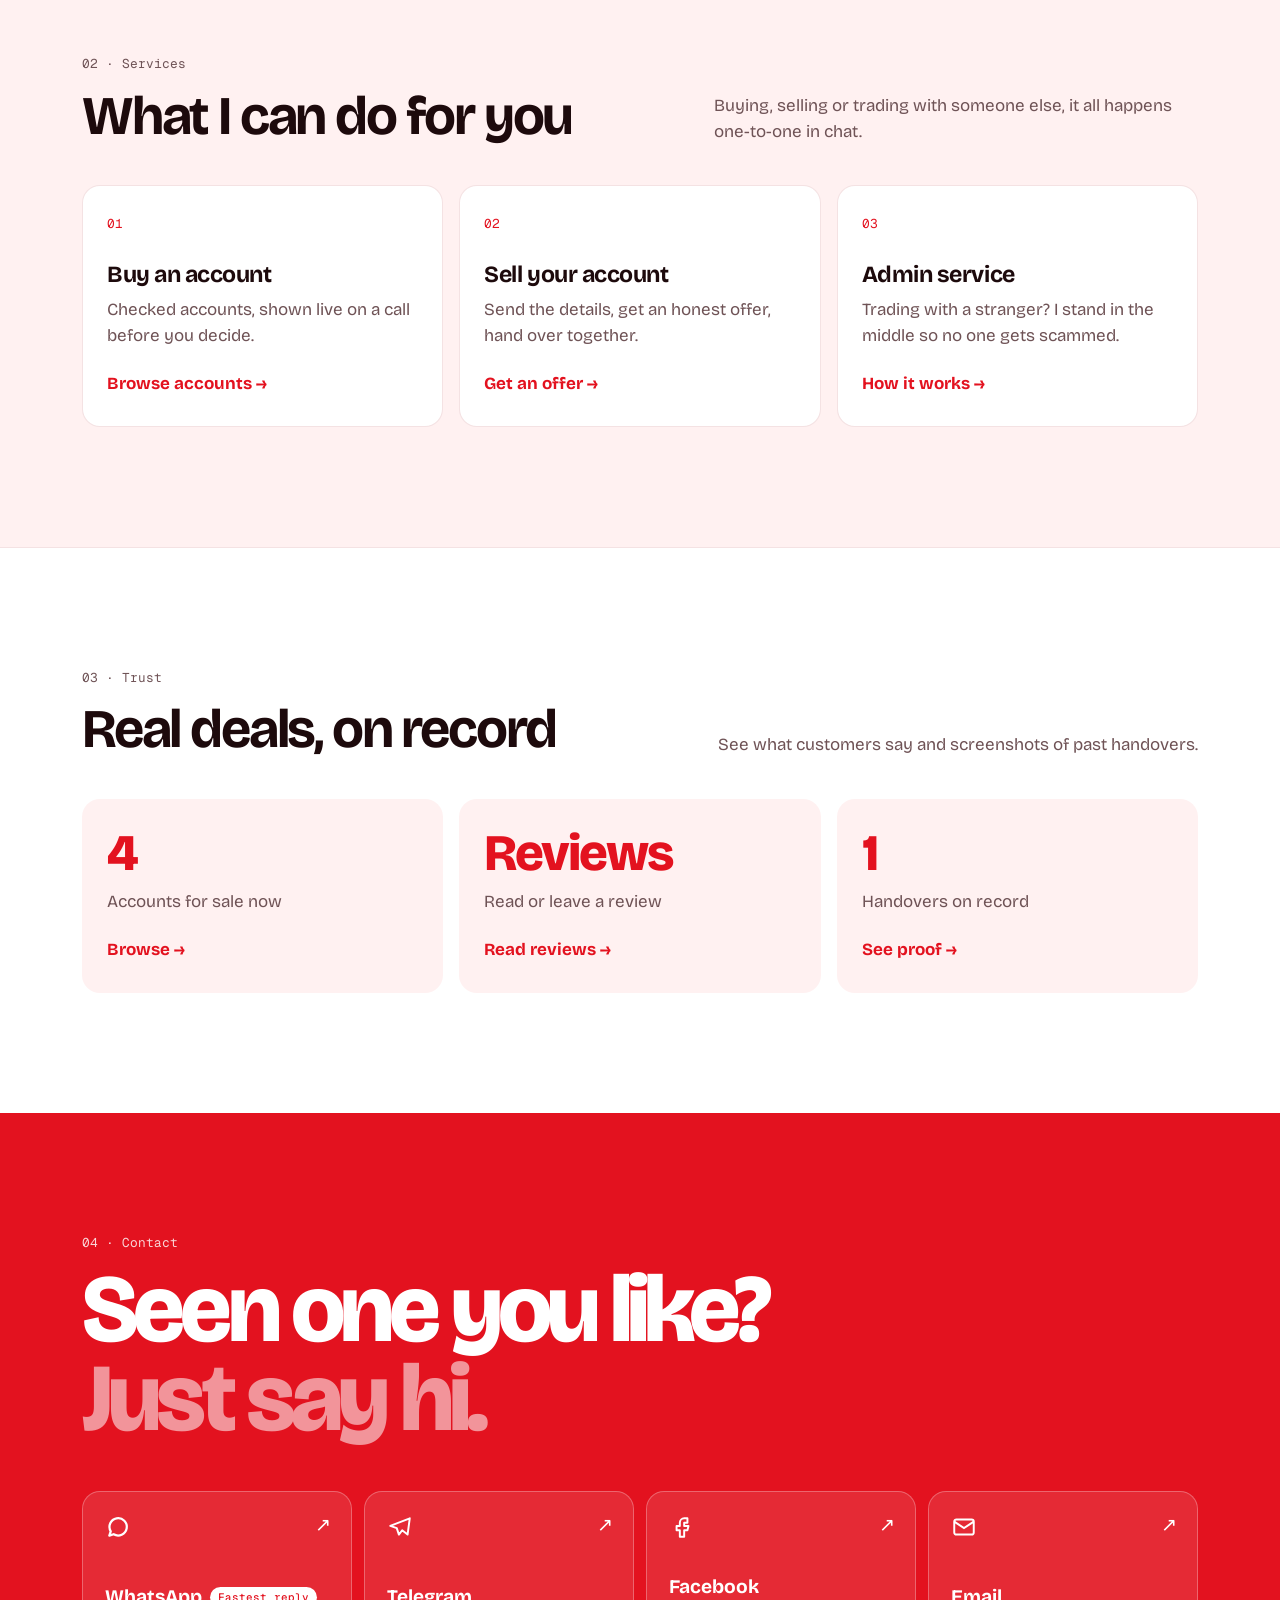
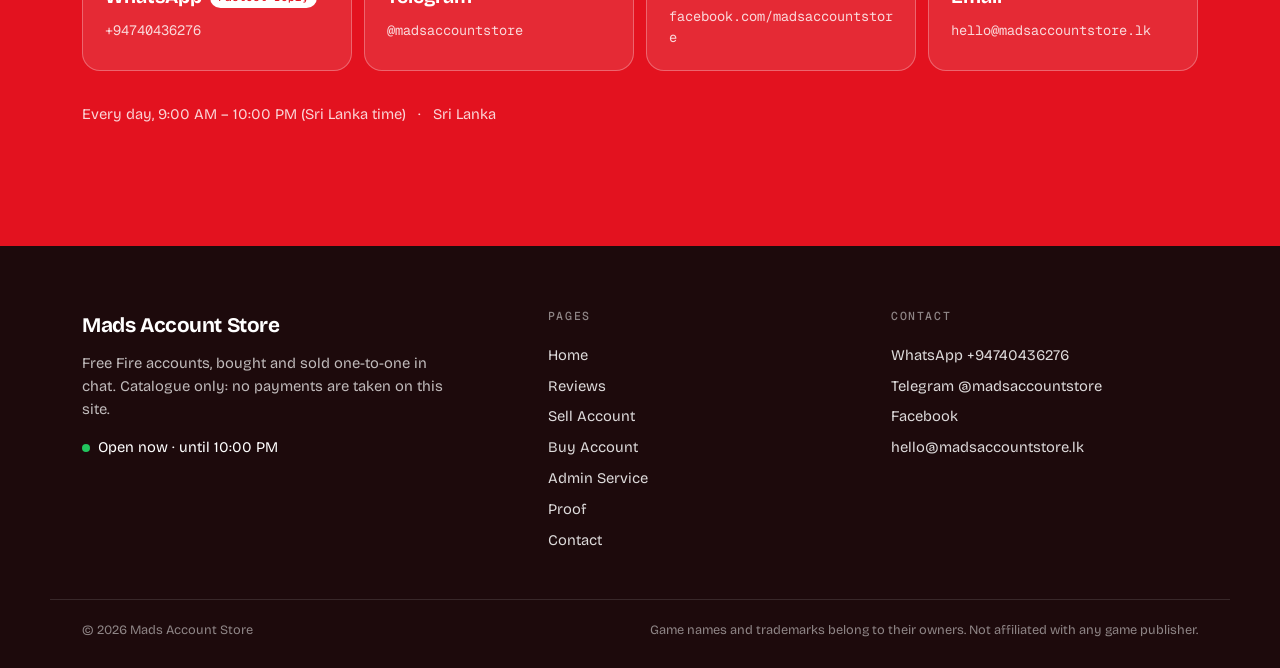
==== commit d89e11a4: "Restyle the hero text to match the game look Eyebrow tag with a live dot, chamfered Free Fire title " ====
--- a/index.html
+++ b/index.html
@@ -39,22 +39,25 @@
         </div>
         <div class="wrap hero-inner">
           <div class="hero-copy">
+            <p class="hero-eyebrow"><span class="live-dot" aria-hidden="true"></span><span id="hero-eyebrow">Free Fire account market</span></p>
             <h1 class="hero-title" id="hero-title">
-              <span data-hero="before">Mads</span> <span class="hl" data-hero="highlight">Free Fire</span>
+              <span class="t-first" data-hero="before">Mads</span>
+              <span class="hl" data-hero="highlight">Free Fire</span>
               <span class="hero-title-line" data-hero="after">Account Store</span>
             </h1>
             <p class="hero-sub" id="hero-sub"></p>
             <div class="hero-actions">
-              <a class="btn btn-wa" data-link="whatsapp" href="#contact">
-                <svg viewBox="0 0 24 24" width="18" height="18" aria-hidden="true"><path d="M4 20l1.3-4A8 8 0 1 1 8 18.7L4 20z" fill="none" stroke="currentColor" stroke-width="2" stroke-linejoin="round" /></svg>
-                WhatsApp
+              <a class="gbtn gbtn-primary" data-link="whatsapp" href="#contact">
+                <span class="gbtn-icon"><svg viewBox="0 0 24 24" width="18" height="18" aria-hidden="true"><path d="M4 20l1.3-4A8 8 0 1 1 8 18.7L4 20z" fill="none" stroke="currentColor" stroke-width="2.2" stroke-linejoin="round" /></svg></span>
+                <span class="gbtn-text"><small>Chat on</small>WhatsApp</span>
+                <span class="gbtn-arrow" aria-hidden="true">→</span>
               </a>
-              <a class="btn btn-cyan" href="reviews.html">
-                <svg viewBox="0 0 24 24" width="18" height="18" aria-hidden="true"><path d="M12 3l2.7 5.6 6.1.8-4.5 4.2 1.1 6-5.4-2.9-5.4 2.9 1.1-6L3.2 9.4l6.1-.8L12 3z" fill="none" stroke="currentColor" stroke-width="2" stroke-linejoin="round" /></svg>
-                Reviews
+              <a class="gbtn gbtn-glass" href="reviews.html">
+                <span class="gbtn-icon"><svg viewBox="0 0 24 24" width="18" height="18" aria-hidden="true"><path d="M12 3l2.7 5.6 6.1.8-4.5 4.2 1.1 6-5.4-2.9-5.4 2.9 1.1-6L3.2 9.4l6.1-.8L12 3z" fill="currentColor" /></svg></span>
+                <span class="gbtn-text"><small>See what buyers say</small>Reviews</span>
               </a>
             </div>
-            <ul class="hero-trust" id="hero-trust"></ul>
+            <dl class="hero-stats" id="hero-stats"></dl>
           </div>
           <div class="hero-figure" id="hero-figure" data-depth="-10"></div>
         </div>
--- a/assets/css/style.css
+++ b/assets/css/style.css
@@ -1769,7 +1769,7 @@
 /* Phones: keep a few objects, smaller and away from the text */
 @media (max-width: 899px) {
   .obj-crate, .obj-ammo-2, .obj-cross, .obj-gem-2 { display: none; }
-  .obj-gem { --w: 42px; left: 6%; top: 52%; }
+  .obj-gem { --w: 36px; left: 78%; top: 6%; }
   .obj-ammo { --w: 30px; left: 6%; top: 62%; }
   .obj-coin { --w: 34px; left: 84%; top: 86%; }
   .hero-marquee { bottom: 6%; }
@@ -1781,6 +1781,231 @@
 @media (min-width: 900px) and (max-width: 1180px) {
   .chip-a { left: -6%; top: 66%; }
   .chip-b { right: -2%; }
+}
+
+/* ─── Hero copy: game HUD style ──────────────────────────── */
+.hero-eyebrow {
+  display: inline-flex;
+  align-items: center;
+  gap: 10px;
+  margin-bottom: 22px;
+  padding: 7px 14px 7px 12px;
+  font-family: var(--mono);
+  font-size: 0.74rem;
+  letter-spacing: 0.14em;
+  text-transform: uppercase;
+  color: #fff;
+  background: rgba(255, 255, 255, 0.14);
+  border-left: 3px solid #ffc93c;
+  clip-path: polygon(0 0, calc(100% - 10px) 0, 100% 10px, 100% 100%, 0 100%);
+}
+.live-dot {
+  width: 8px;
+  height: 8px;
+  border-radius: 50%;
+  background: #ffc93c;
+  box-shadow: 0 0 0 0 rgba(255, 201, 60, 0.7);
+  animation: live 1.8s infinite;
+}
+@keyframes live {
+  70% { box-shadow: 0 0 0 8px transparent; }
+}
+
+.hero-title {
+  font-size: clamp(2.7rem, 6vw, 5rem);
+  line-height: 0.98;
+}
+.hero-title .t-first {
+  display: inline-block;
+  margin-right: 0.12em;
+}
+/* the highlight becomes a chamfered game tag with a light sweep */
+.hero-title .hl {
+  position: relative;
+  overflow: hidden;
+  padding: 0.02em 0.22em 0.06em;
+  border-radius: 0;
+  clip-path: polygon(0.28em 0, 100% 0, 100% calc(100% - 0.28em), calc(100% - 0.28em) 100%, 0 100%, 0 0.28em);
+  box-shadow: none;
+  filter: drop-shadow(0 14px 22px rgba(90, 0, 8, 0.45));
+}
+.hero-title .hl::after {
+  content: "";
+  position: absolute;
+  inset: 0;
+  background: linear-gradient(105deg, transparent 35%, rgba(255, 201, 60, 0.55) 50%, transparent 65%);
+  transform: translateX(-120%);
+  animation: sweep 4.5s ease-in-out 1.6s infinite;
+}
+@keyframes sweep {
+  0%, 60% { transform: translateX(-120%); }
+  85%, 100% { transform: translateX(120%); }
+}
+.hero-title-line {
+  display: block;
+  margin-top: 0.06em;
+}
+
+.hero-sub {
+  position: relative;
+  margin-top: 24px;
+  padding-left: 16px;
+  font-size: clamp(1.02rem, 1.8vw, 1.22rem);
+  color: #fff;
+  border-left: 3px solid rgba(255, 255, 255, 0.55);
+}
+.hl-yellow {
+  color: #ffc93c;
+  font-weight: 800;
+  text-shadow: 0 0 18px rgba(255, 201, 60, 0.45);
+}
+
+/* Chamfered game buttons */
+.hero-actions {
+  gap: 14px;
+  margin-top: 32px;
+}
+.gbtn {
+  --cut: 14px;
+  position: relative;
+  display: inline-flex;
+  align-items: center;
+  gap: 12px;
+  min-height: 60px;
+  padding: 0 22px 0 10px;
+  text-decoration: none;
+  font-weight: 800;
+  font-size: 1.08rem;
+  line-height: 1.05;
+  clip-path: polygon(var(--cut) 0, 100% 0, 100% calc(100% - var(--cut)), calc(100% - var(--cut)) 100%, 0 100%, 0 var(--cut));
+  transition: transform 0.2s ease, background 0.2s ease;
+  overflow: hidden;
+}
+.gbtn:hover {
+  transform: translateY(-2px);
+}
+.gbtn:active {
+  transform: translateY(0) scale(0.98);
+}
+.gbtn-icon {
+  display: grid;
+  place-items: center;
+  width: 40px;
+  height: 40px;
+  flex: none;
+  clip-path: polygon(8px 0, 100% 0, 100% calc(100% - 8px), calc(100% - 8px) 100%, 0 100%, 0 8px);
+}
+.gbtn-text {
+  display: grid;
+}
+.gbtn-text small {
+  font-family: var(--mono);
+  font-size: 0.62rem;
+  font-weight: 500;
+  letter-spacing: 0.12em;
+  text-transform: uppercase;
+  opacity: 0.75;
+  margin-bottom: 3px;
+}
+.gbtn-primary {
+  background: #fff;
+  color: var(--accent);
+}
+.gbtn-primary .gbtn-icon {
+  background: var(--accent);
+  color: #fff;
+}
+.gbtn-primary::after {
+  content: "";
+  position: absolute;
+  inset: 0;
+  background: linear-gradient(105deg, transparent 30%, rgba(255, 201, 60, 0.45) 50%, transparent 70%);
+  transform: translateX(-120%);
+  transition: transform 0.6s ease;
+}
+.gbtn-primary:hover::after {
+  transform: translateX(120%);
+}
+.gbtn-arrow {
+  margin-left: 6px;
+  transition: transform 0.2s ease;
+}
+.gbtn-primary:hover .gbtn-arrow {
+  transform: translateX(4px);
+}
+.gbtn-glass {
+  color: #fff;
+  background: rgba(255, 255, 255, 0.14);
+  -webkit-backdrop-filter: blur(10px);
+  backdrop-filter: blur(10px);
+}
+.gbtn-glass:hover {
+  background: rgba(255, 255, 255, 0.24);
+}
+.gbtn-glass .gbtn-icon {
+  background: #ffc93c;
+  color: #6b0008;
+}
+.hero .gbtn:focus-visible {
+  outline: none;
+  box-shadow: inset 0 0 0 3px #ffc93c;
+}
+
+/* Stats strip */
+.hero-stats {
+  display: grid;
+  grid-template-columns: repeat(3, minmax(0, auto));
+  justify-content: start;
+  gap: 0;
+  margin: 34px 0 0;
+  opacity: 0;
+  transform: translateY(26px);
+  transition: opacity 0.7s ease 0.5s, transform 0.8s cubic-bezier(0.2, 0.8, 0.2, 1) 0.5s;
+}
+.hero.is-in .hero-stats,
+.hero.is-in .hero-eyebrow {
+  opacity: 1;
+  transform: none;
+}
+.hero-eyebrow {
+  opacity: 0;
+  transform: translateY(16px);
+  transition: opacity 0.6s ease, transform 0.7s cubic-bezier(0.2, 0.8, 0.2, 1);
+}
+.hero-stats div {
+  display: flex;
+  flex-direction: column;
+  gap: 2px;
+  padding: 0 22px;
+  border-left: 1px solid rgba(255, 255, 255, 0.3);
+}
+.hero-stats div:first-child {
+  padding-left: 0;
+  border-left: 0;
+}
+.hero-stats dd {
+  margin: 0;
+  font-size: clamp(1.5rem, 3vw, 2.1rem);
+  font-weight: 800;
+  letter-spacing: -0.03em;
+  line-height: 1;
+  font-variant-numeric: tabular-nums;
+}
+.hero-stats dt {
+  font-family: var(--mono);
+  font-size: 0.66rem;
+  letter-spacing: 0.1em;
+  text-transform: uppercase;
+  color: rgba(255, 255, 255, 0.78);
+}
+@media (max-width: 480px) {
+  .gbtn {
+    flex: 1 1 100%;
+    min-height: 56px;
+  }
+  .hero-stats div {
+    padding: 0 14px;
+  }
 }
 
 /* ─── Shared bits for the inner pages ────────────────────── */
